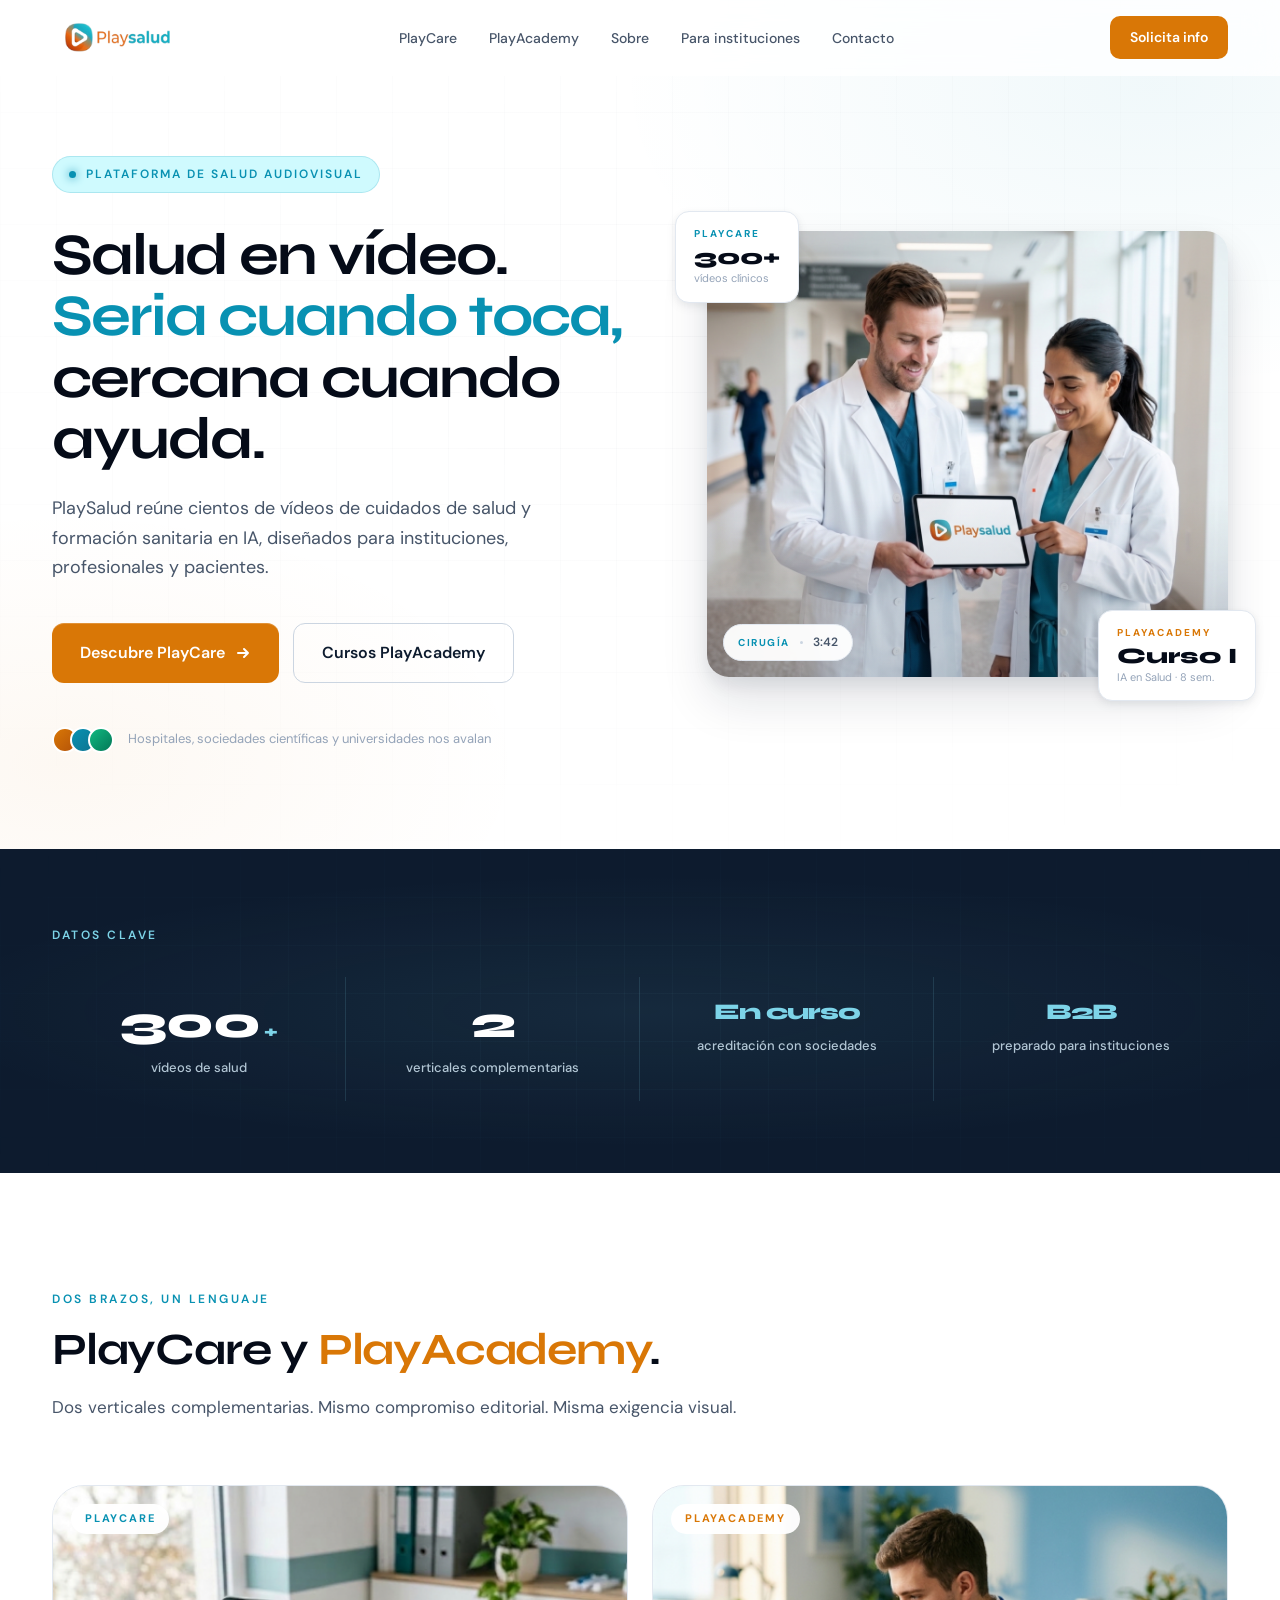
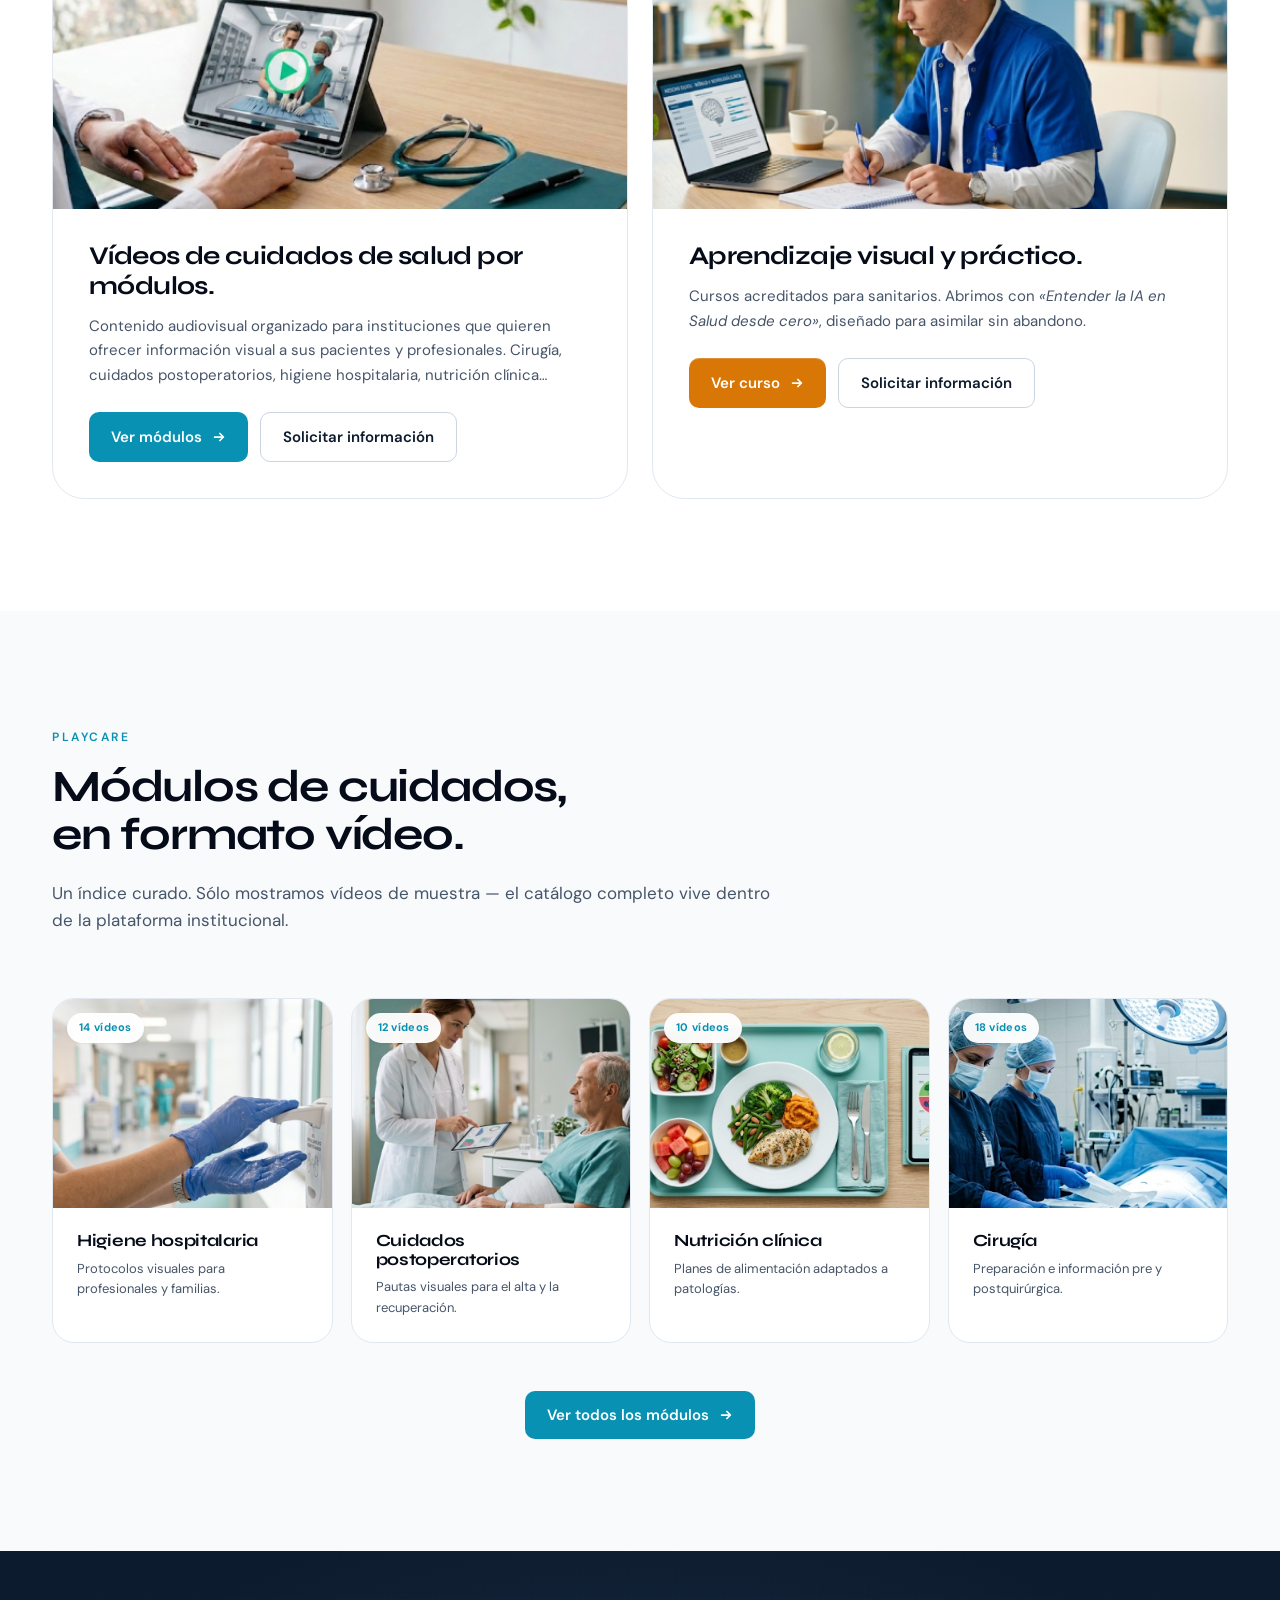
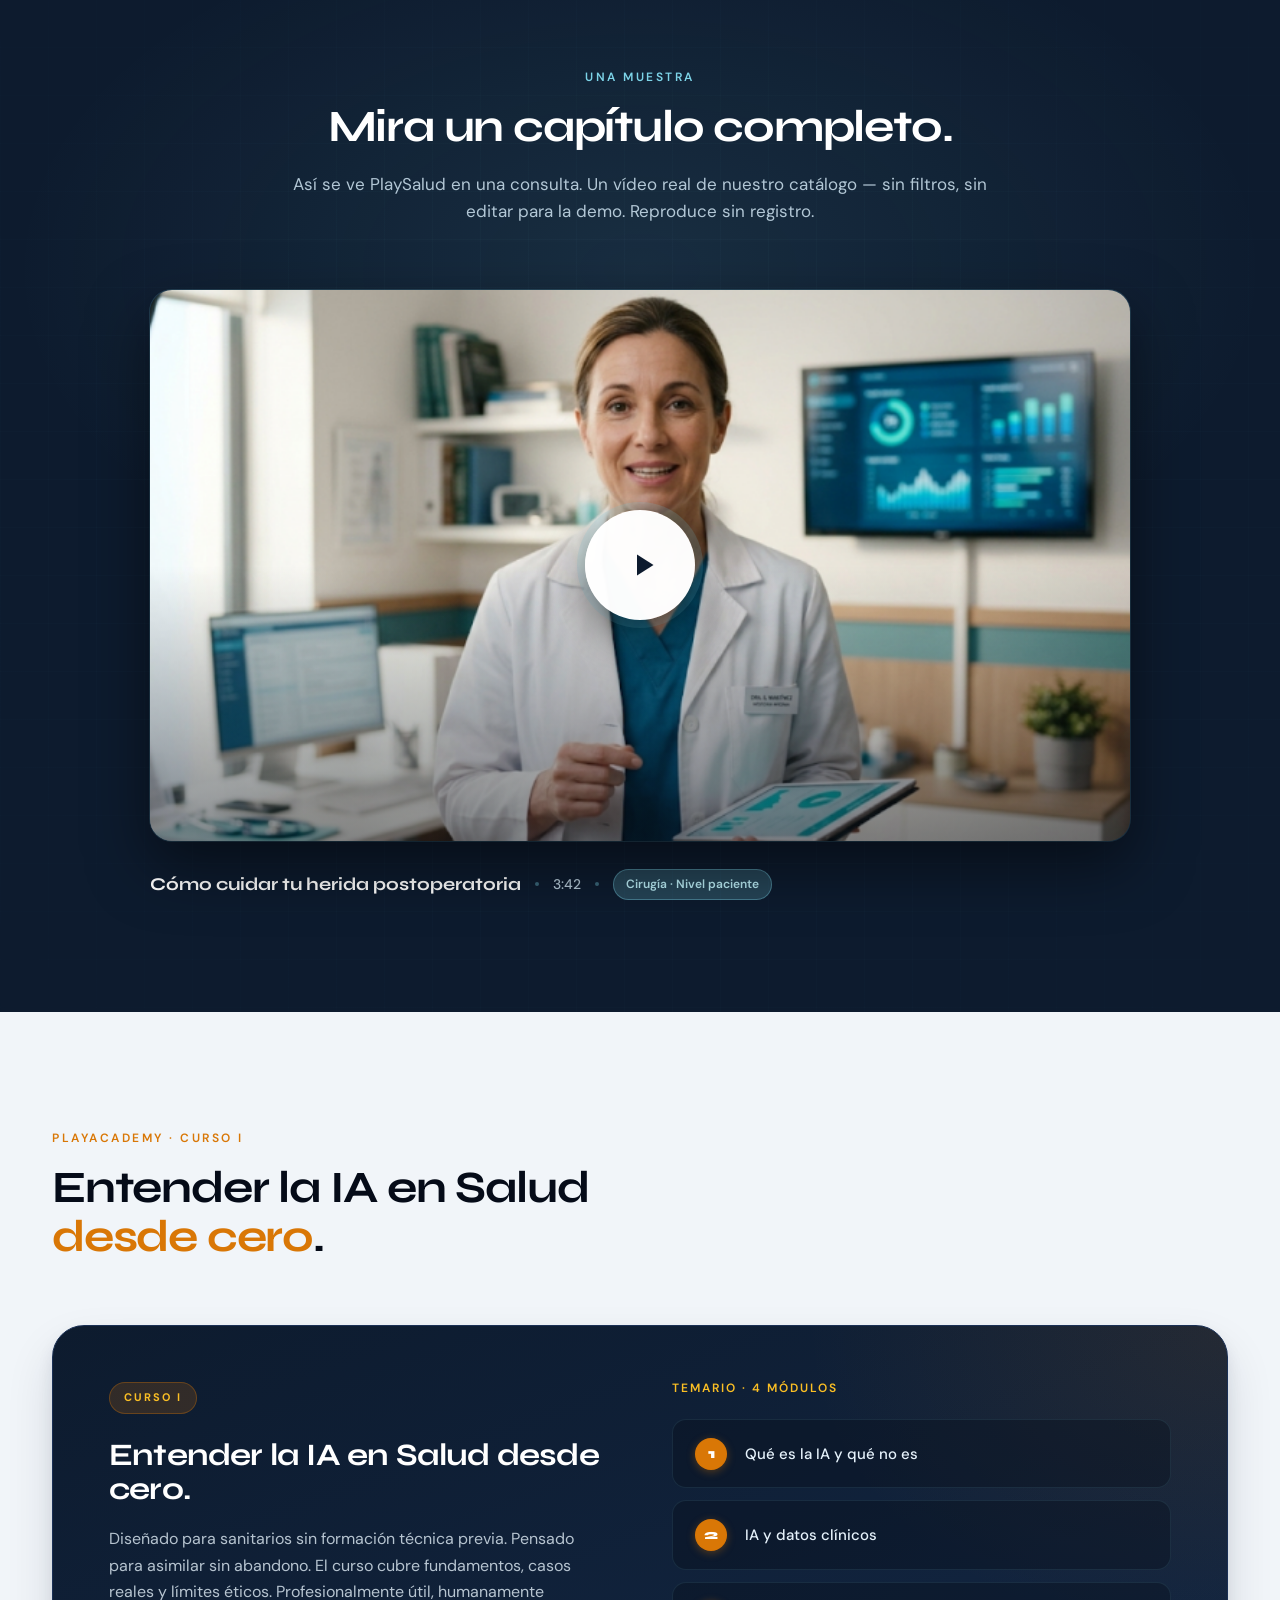
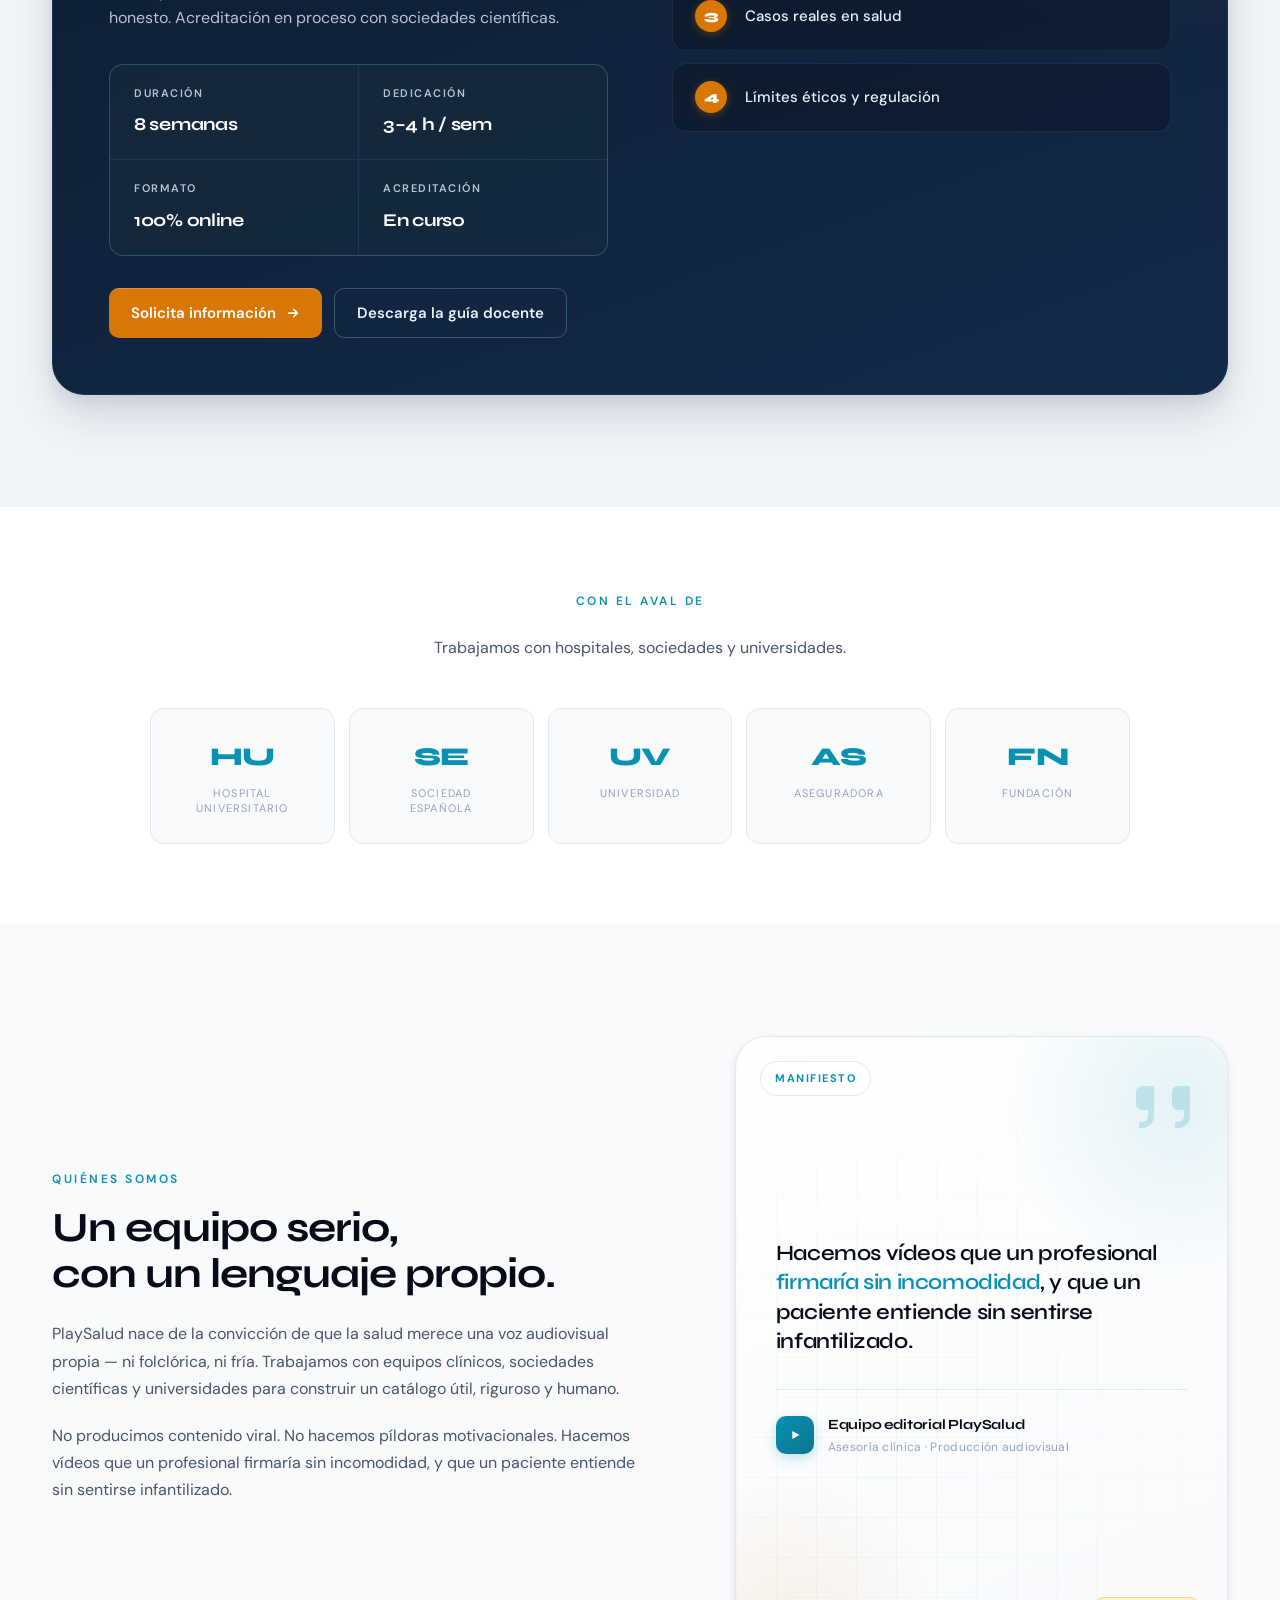
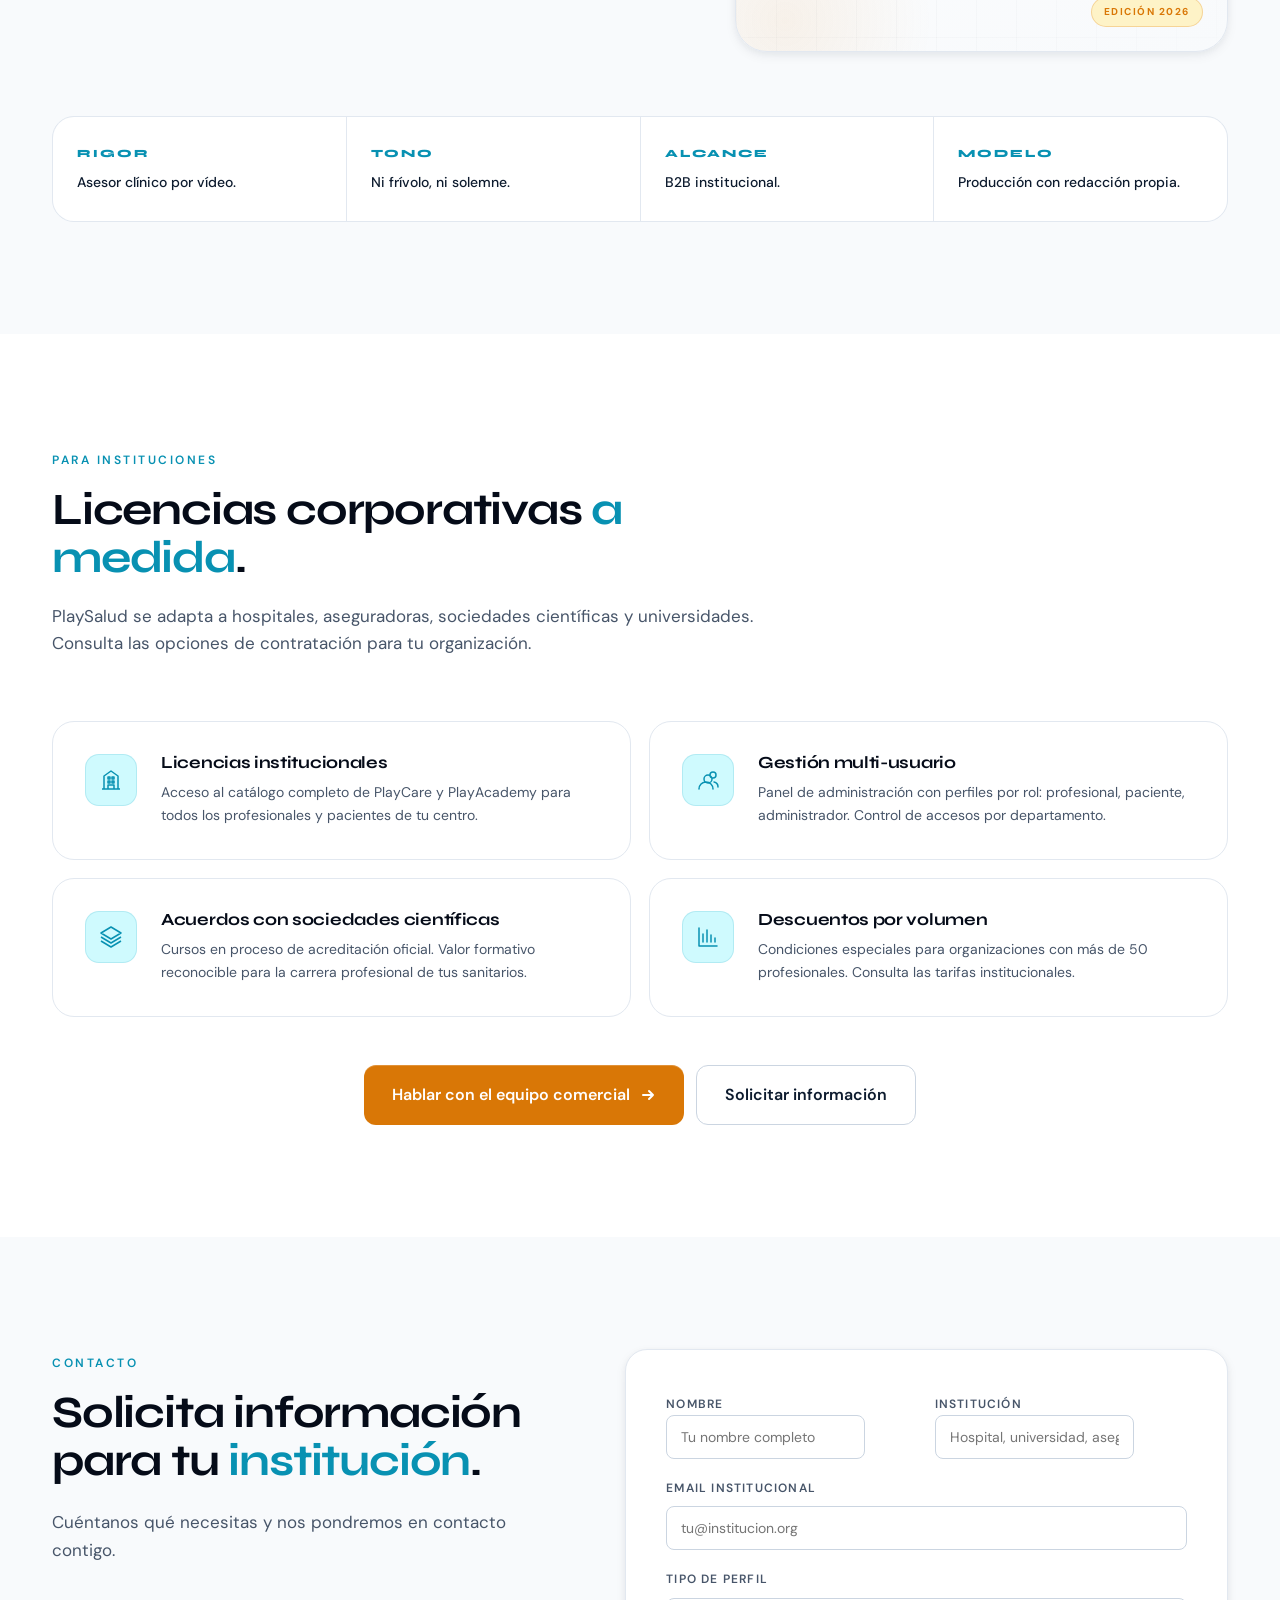
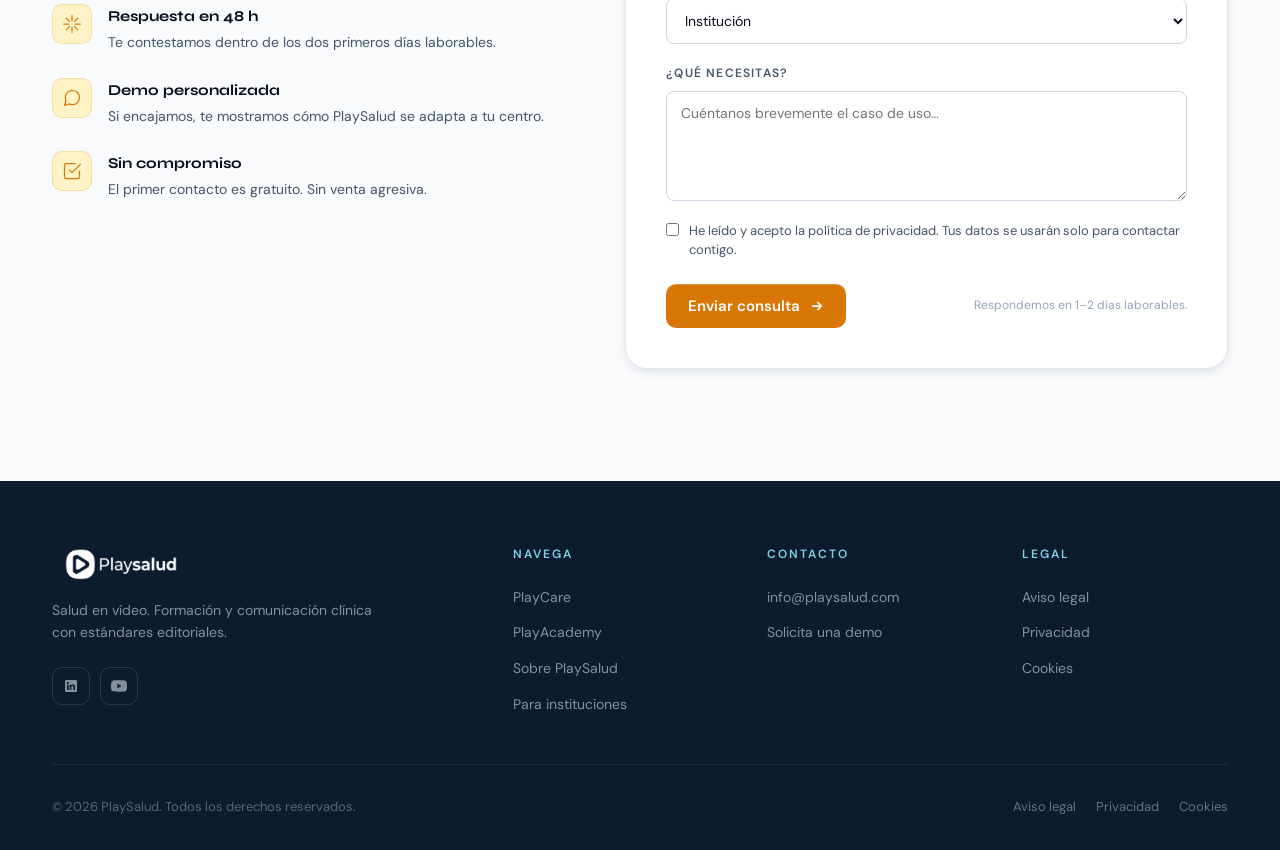
==== index.html @ e1bc5d96 "feat: PlaySalud landing preview (v2-light + v1-dark)" ====
<!DOCTYPE html>
<html lang="es">
<head>
<meta charset="UTF-8">
<meta name="viewport" content="width=device-width, initial-scale=1.0">
<title>PlaySalud · Salud en vídeo. Seria cuando toca, cercana cuando ayuda.</title>
<meta name="description" content="PlaySalud reúne cientos de vídeos de cuidados de salud y formación sanitaria en IA, diseñados para instituciones, profesionales y pacientes.">
<link rel="preconnect" href="https://fonts.googleapis.com">
<link rel="preconnect" href="https://fonts.gstatic.com" crossorigin>
<link href="https://fonts.googleapis.com/css2?family=Syne:wght@500;600;700;800&family=DM+Sans:ital,opsz,wght@0,9..40,300;0,9..40,400;0,9..40,500;0,9..40,600;0,9..40,700&display=swap" rel="stylesheet">
<style>
  /* ============================================================
     PLAYSALUD · LIGHT THEME · DESIGN TOKENS
     Fondo blanco · texto navy · acentos sky+orange (brand)
     ============================================================ */
  :root {
    /* Surfaces */
    --bg-base:     #ffffff;
    --bg-soft:     #f8fafc;
    --bg-card:     #ffffff;
    --bg-tinted:   #f1f5f9;
    --bg-deep:     #0d1b2e;        /* used only for ctas/inverted blocks */

    /* Brand */
    --sky:         #0891b2;        /* darker sky for white-bg contrast (was #7dd4e8) */
    --sky-light:   #cffafe;        /* tag fills */
    --sky-soft:    #67e8f9;        /* hover */
    --orange:      #d97706;        /* darker orange for white-bg contrast */
    --orange-light:#fef3c7;
    --orange-soft: #f59e0b;

    /* Text */
    --text-main:   #0d1b2e;
    --text-strong: #050b18;
    --text-dim:    #475569;
    --text-mute:   #94a3b8;
    --text-faint:  #cbd5e1;
    --text-on-dark:#e6f2fb;

    /* Borders */
    --border-faint: #e2e8f0;
    --border:       #cbd5e1;
    --border-md:    #94a3b8;
    --border-strong:#64748b;

    /* Type */
    --font-display: 'Syne', sans-serif;
    --font-body:    'DM Sans', sans-serif;

    /* Geometry */
    --radius-sm: 8px;
    --radius-md: 14px;
    --radius-lg: 22px;
    --radius-xl: 32px;
    --maxw: 1240px;

    /* Shadows — softer for light theme */
    --shadow-soft:  0 1px 2px rgba(13,27,46,0.04), 0 1px 4px rgba(13,27,46,0.04);
    --shadow-card:  0 4px 12px rgba(13,27,46,0.06), 0 2px 6px rgba(13,27,46,0.04);
    --shadow-elev:  0 24px 48px rgba(13,27,46,0.12), 0 8px 16px rgba(13,27,46,0.08);
    --shadow-sky:   0 12px 32px rgba(8,145,178,0.18);
    --shadow-orange:0 12px 32px rgba(217,119,6,0.20);
  }

  *, *::before, *::after { margin: 0; padding: 0; box-sizing: border-box; }

  html { scroll-behavior: smooth; }

  body {
    font-family: var(--font-body);
    color: var(--text-main);
    background: var(--bg-base);
    font-size: 16px;
    line-height: 1.6;
    overflow-x: hidden;
    -webkit-font-smoothing: antialiased;
    -moz-osx-font-smoothing: grayscale;
  }

  ::selection { background: var(--sky); color: #ffffff; }

  img { max-width: 100%; display: block; }
  a { color: inherit; text-decoration: none; }
  button { font-family: inherit; cursor: pointer; }

  .container {
    max-width: var(--maxw);
    margin: 0 auto;
    padding: 0 2rem;
  }

  .eyebrow {
    display: inline-block;
    font-family: var(--font-body);
    font-size: 12px;
    font-weight: 600;
    text-transform: uppercase;
    letter-spacing: 2.5px;
    color: var(--sky);
    margin-bottom: 1rem;
  }
  .eyebrow.academy { color: var(--orange); }

  h1, h2, h3, h4 {
    font-family: var(--font-display);
    color: var(--text-strong);
    line-height: 1.1;
    letter-spacing: -0.5px;
    font-weight: 700;
  }

  /* ============================================================
     NAV
     ============================================================ */
  nav {
    position: fixed;
    top: 0; left: 0; right: 0;
    z-index: 1000;
    background: rgba(255,255,255,0.78);
    backdrop-filter: blur(16px) saturate(140%);
    -webkit-backdrop-filter: blur(16px) saturate(140%);
    border-bottom: 1px solid transparent;
    height: 76px;
    display: flex;
    align-items: center;
    transition: background 0.25s, border-color 0.25s, box-shadow 0.25s;
  }
  nav.scrolled {
    background: rgba(255,255,255,0.96);
    border-bottom-color: var(--border-faint);
    box-shadow: 0 1px 0 rgba(13,27,46,0.04);
  }
  .nav-inner {
    max-width: var(--maxw);
    width: 100%;
    margin: 0 auto;
    padding: 0 2rem;
    display: flex;
    align-items: center;
    justify-content: space-between;
    gap: 2rem;
  }
  .logo {
    display: flex;
    align-items: center;
    flex-shrink: 0;
  }
  .logo img {
    height: 36px;
    width: auto;
    display: block;
  }
  .nav-links {
    display: flex;
    align-items: center;
    gap: 4px;
    list-style: none;
  }
  .nav-links a {
    font-size: 14px;
    font-weight: 500;
    color: var(--text-dim);
    padding: 8px 14px;
    border-radius: 8px;
    transition: color 0.2s, background 0.2s;
  }
  .nav-links a:hover {
    color: var(--text-main);
    background: var(--bg-tinted);
  }
  .nav-cta {
    font-size: 14px;
    font-weight: 600;
    color: #ffffff;
    background: var(--orange);
    padding: 10px 20px;
    border-radius: 10px;
    transition: transform 0.15s, box-shadow 0.2s, background 0.2s;
  }
  .nav-cta:hover {
    background: var(--orange-soft);
    transform: translateY(-1px);
    box-shadow: var(--shadow-orange);
  }
  .nav-burger {
    display: none;
    background: none;
    border: 1px solid var(--border);
    width: 40px; height: 40px;
    border-radius: 10px;
    color: var(--text-main);
    place-items: center;
  }

  /* ============================================================
     BUTTONS
     ============================================================ */
  .btn {
    display: inline-flex;
    align-items: center;
    gap: 10px;
    font-family: var(--font-body);
    font-weight: 600;
    border: none;
    cursor: pointer;
    text-decoration: none;
    transition: transform 0.18s, background 0.18s, box-shadow 0.2s, border-color 0.18s;
    white-space: nowrap;
  }
  .btn-lg { font-size: 16px; padding: 16px 28px; border-radius: 12px; }
  .btn-md { font-size: 15px; padding: 12px 22px; border-radius: 10px; }

  .btn-primary {
    background: var(--orange);
    color: #ffffff;
    box-shadow: 0 1px 0 rgba(255,255,255,0.2) inset;
  }
  .btn-primary:hover {
    background: var(--orange-soft);
    transform: translateY(-2px);
    box-shadow: var(--shadow-orange);
  }

  .btn-sky {
    background: var(--sky);
    color: #ffffff;
  }
  .btn-sky:hover {
    background: #0e7490;
    transform: translateY(-2px);
    box-shadow: var(--shadow-sky);
  }

  .btn-dark {
    background: var(--bg-deep);
    color: #ffffff;
  }
  .btn-dark:hover {
    background: #1a2e4a;
    transform: translateY(-2px);
    box-shadow: 0 12px 32px rgba(13,27,46,0.18);
  }

  .btn-ghost {
    background: transparent;
    color: var(--text-main);
    border: 1px solid var(--border);
  }
  .btn-ghost:hover {
    background: var(--bg-soft);
    border-color: var(--border-md);
  }

  .btn-link {
    color: var(--sky);
    background: none;
    padding: 0;
    font-weight: 600;
    font-size: 15px;
  }
  .btn-link:hover { color: #0e7490; }
  .btn-link .arrow { transition: transform 0.2s; }
  .btn-link:hover .arrow { transform: translateX(4px); }

  /* ============================================================
     SECTION SCAFFOLDING
     ============================================================ */
  section { padding: 7rem 0; position: relative; }

  .section-header { margin-bottom: 4rem; max-width: 720px; }
  .section-header.center { margin-left: auto; margin-right: auto; text-align: center; }

  .section-title {
    font-size: clamp(2rem, 3.5vw, 2.8rem);
    line-height: 1.08;
    letter-spacing: -1.2px;
  }
  .section-title .accent { color: var(--sky); }
  .section-title .accent-orange { color: var(--orange); }

  .section-subtitle {
    margin-top: 1.25rem;
    font-size: 17px;
    color: var(--text-dim);
    font-weight: 400;
    line-height: 1.6;
  }

  /* ============================================================
     HERO · S1
     ============================================================ */
  #hero {
    padding: calc(76px + 5rem) 0 6rem;
    background:
      radial-gradient(ellipse 70% 60% at 90% 10%, rgba(8,145,178,0.06), transparent 60%),
      radial-gradient(ellipse 60% 50% at 5% 90%, rgba(217,119,6,0.05), transparent 60%),
      var(--bg-base);
    overflow: hidden;
    position: relative;
  }
  /* subtle grid */
  #hero::before {
    content: '';
    position: absolute;
    inset: 0;
    background-image:
      linear-gradient(rgba(13,27,46,0.025) 1px, transparent 1px),
      linear-gradient(90deg, rgba(13,27,46,0.025) 1px, transparent 1px);
    background-size: 56px 56px;
    mask-image: radial-gradient(ellipse 80% 70% at 50% 40%, black, transparent 100%);
    -webkit-mask-image: radial-gradient(ellipse 80% 70% at 50% 40%, black, transparent 100%);
    pointer-events: none;
  }

  .hero-inner {
    position: relative;
    z-index: 2;
    max-width: var(--maxw);
    margin: 0 auto;
    padding: 0 2rem;
    display: grid;
    grid-template-columns: 1.05fr 0.95fr;
    gap: 5rem;
    align-items: center;
  }

  .hero-badge {
    display: inline-flex;
    align-items: center;
    gap: 10px;
    background: var(--sky-light);
    border: 1px solid rgba(8,145,178,0.18);
    color: var(--sky);
    font-size: 12px;
    font-weight: 600;
    text-transform: uppercase;
    letter-spacing: 2px;
    padding: 8px 16px;
    border-radius: 100px;
    margin-bottom: 2rem;
  }
  .hero-badge-dot {
    width: 7px; height: 7px;
    background: var(--sky);
    border-radius: 50%;
    box-shadow: 0 0 10px var(--sky);
    animation: pulse 2.4s ease-in-out infinite;
  }
  @keyframes pulse {
    0%, 100% { opacity: 1; transform: scale(1); }
    50% { opacity: 0.5; transform: scale(0.85); }
  }

  .hero-title {
    font-size: clamp(2.4rem, 4.6vw, 3.8rem);
    line-height: 1.04;
    letter-spacing: -2px;
    margin-bottom: 1.5rem;
    color: var(--text-strong);
  }
  .hero-title .accent { color: var(--sky); }

  .hero-subtitle {
    font-size: 18px;
    color: var(--text-dim);
    line-height: 1.65;
    max-width: 520px;
    margin-bottom: 2.5rem;
  }
  .hero-ctas {
    display: flex;
    gap: 14px;
    flex-wrap: wrap;
    margin-bottom: 2.75rem;
  }

  .hero-trust {
    display: flex;
    align-items: center;
    gap: 14px;
    font-size: 13px;
    color: var(--text-mute);
  }
  .hero-trust-dots {
    display: flex;
  }
  .hero-trust-dot {
    width: 26px; height: 26px;
    border-radius: 50%;
    background: linear-gradient(135deg, var(--sky), #0e7490);
    border: 2px solid #ffffff;
    margin-left: -8px;
  }
  .hero-trust-dot:first-child { margin-left: 0; background: linear-gradient(135deg, var(--orange), #b45309); }
  .hero-trust-dot:nth-child(3) { background: linear-gradient(135deg, #10b981, #047857); }

  /* Hero visual */
  .hero-visual {
    position: relative;
  }
  .hero-photo-wrap {
    position: relative;
    border-radius: var(--radius-lg);
    overflow: hidden;
    box-shadow: var(--shadow-elev);
    aspect-ratio: 7/6;
    background: linear-gradient(135deg, var(--bg-tinted), var(--bg-soft));
  }
  .hero-photo-wrap img {
    width: 100%;
    height: 100%;
    object-fit: cover;
  }
  .hero-photo-overlay {
    position: absolute;
    inset: 0;
    background: linear-gradient(180deg, transparent 60%, rgba(13,27,46,0.18));
    pointer-events: none;
  }
  .hero-photo-meta {
    position: absolute;
    left: 16px;
    bottom: 16px;
    display: flex;
    align-items: center;
    gap: 10px;
    background: rgba(255,255,255,0.95);
    backdrop-filter: blur(10px);
    padding: 8px 14px;
    border-radius: 100px;
    border: 1px solid var(--border-faint);
  }
  .hero-photo-meta-tag {
    font-size: 10px;
    font-weight: 700;
    text-transform: uppercase;
    letter-spacing: 1.5px;
    color: var(--sky);
  }
  .hero-photo-meta-dot {
    width: 3px; height: 3px;
    background: var(--text-faint);
    border-radius: 50%;
  }
  .hero-photo-meta-time {
    font-size: 12px;
    color: var(--text-dim);
    font-weight: 600;
  }

  /* Floating cards */
  .float-card {
    position: absolute;
    background: #ffffff;
    border: 1px solid var(--border-faint);
    border-radius: 14px;
    padding: 14px 18px;
    box-shadow: var(--shadow-card);
    z-index: 3;
  }
  .float-care {
    top: -20px;
    left: -32px;
    animation: float 6s ease-in-out infinite;
  }
  .float-academy {
    bottom: -24px;
    right: -28px;
    animation: float 7s ease-in-out infinite reverse;
  }
  @keyframes float {
    0%, 100% { transform: translateY(0); }
    50% { transform: translateY(-8px); }
  }
  .float-label {
    font-size: 10px;
    font-weight: 700;
    letter-spacing: 2px;
    text-transform: uppercase;
    color: var(--sky);
    margin-bottom: 4px;
  }
  .float-academy .float-label { color: var(--orange); }
  .float-value {
    font-family: var(--font-display);
    font-size: 22px;
    font-weight: 800;
    color: var(--text-strong);
    line-height: 1;
  }
  .float-sub {
    font-size: 11px;
    color: var(--text-mute);
    margin-top: 2px;
  }

  /* ============================================================
     STATS · S2 (NAVY)
     ============================================================ */
  #stats {
    padding: 4.5rem 0;
    background:
      radial-gradient(ellipse 80% 60% at 50% 50%, rgba(125,212,232,0.08), transparent 70%),
      var(--bg-deep);
    color: var(--text-on-dark);
    position: relative;
    overflow: hidden;
  }
  #stats::before {
    content: '';
    position: absolute;
    inset: 0;
    background-image:
      linear-gradient(rgba(125,212,232,0.04) 1px, transparent 1px),
      linear-gradient(90deg, rgba(125,212,232,0.04) 1px, transparent 1px);
    background-size: 48px 48px;
    mask-image: radial-gradient(ellipse 70% 70% at 50% 50%, black, transparent);
    -webkit-mask-image: radial-gradient(ellipse 70% 70% at 50% 50%, black, transparent);
    pointer-events: none;
  }
  #stats .container { position: relative; z-index: 2; }
  #stats .stats-eyebrow.eyebrow {
    color: #7dd4e8;
  }
  .stats-eyebrow {
    text-align: center;
    margin-bottom: 2rem;
  }
  .stats-grid {
    display: grid;
    grid-template-columns: repeat(4, 1fr);
    gap: 0;
  }
  .stat {
    text-align: center;
    padding: 1.5rem 1rem;
    border-right: 1px solid rgba(125,212,232,0.14);
  }
  .stat:last-child { border-right: none; }
  .stat-value {
    font-family: var(--font-display);
    font-size: clamp(2rem, 3.5vw, 2.8rem);
    font-weight: 800;
    color: #ffffff;
    line-height: 1;
    letter-spacing: -1px;
  }
  .stat-value .small {
    font-size: 1.1rem;
    color: #7dd4e8;
    margin-left: 4px;
  }
  .stat-value.text { font-size: 1.4rem; color: #7dd4e8; }
  .stat-label {
    font-size: 13px;
    color: rgba(214,234,248,0.82);
    margin-top: 0.85rem;
    line-height: 1.4;
    font-weight: 500;
  }

  /* ============================================================
     VERTICALES · S3
     ============================================================ */
  #verticales { background: var(--bg-base); }

  .vert-grid {
    display: grid;
    grid-template-columns: 1fr 1fr;
    gap: 24px;
  }
  .vert-card {
    position: relative;
    border-radius: var(--radius-xl);
    overflow: hidden;
    background: var(--bg-card);
    border: 1px solid var(--border-faint);
    transition: transform 0.3s, box-shadow 0.3s, border-color 0.3s;
    display: flex;
    flex-direction: column;
  }
  .vert-card:hover {
    transform: translateY(-4px);
    box-shadow: var(--shadow-card);
    border-color: var(--border);
  }
  .vert-photo {
    aspect-ratio: 16 / 9;
    overflow: hidden;
    position: relative;
    background: var(--bg-tinted);
  }
  .vert-photo img {
    width: 100%;
    height: 100%;
    object-fit: cover;
    transition: transform 0.5s;
  }
  .vert-card:hover .vert-photo img { transform: scale(1.05); }
  .vert-photo-tag {
    position: absolute;
    top: 18px; left: 18px;
    z-index: 2;
    font-size: 11px;
    font-weight: 700;
    letter-spacing: 1.8px;
    padding: 6px 14px;
    border-radius: 100px;
    text-transform: uppercase;
    background: rgba(255,255,255,0.95);
    backdrop-filter: blur(8px);
  }
  .vert-photo-tag.care { color: var(--sky); }
  .vert-photo-tag.academy { color: var(--orange); }

  .vert-content {
    padding: 2rem 2.25rem 2.25rem;
  }
  .vert-title {
    font-size: 1.6rem;
    line-height: 1.15;
    margin-bottom: 0.85rem;
    letter-spacing: -0.6px;
    color: var(--text-strong);
  }
  .vert-desc {
    font-size: 15px;
    color: var(--text-dim);
    line-height: 1.65;
    margin-bottom: 1.5rem;
  }
  .vert-cta-row {
    display: flex;
    gap: 12px;
    flex-wrap: wrap;
  }

  /* ============================================================
     MÓDULOS PLAYCARE · S4
     ============================================================ */
  #modulos { background: var(--bg-soft); }

  .modulos-grid {
    display: grid;
    grid-template-columns: repeat(4, 1fr);
    gap: 18px;
    margin-bottom: 3rem;
  }
  .modulo-card {
    background: var(--bg-card);
    border: 1px solid var(--border-faint);
    border-radius: var(--radius-lg);
    overflow: hidden;
    transition: transform 0.25s, border-color 0.25s, box-shadow 0.25s;
    cursor: pointer;
    display: flex;
    flex-direction: column;
  }
  .modulo-card:hover {
    transform: translateY(-4px);
    border-color: var(--border);
    box-shadow: var(--shadow-card);
  }
  .modulo-photo {
    aspect-ratio: 4 / 3;
    position: relative;
    overflow: hidden;
    background: var(--bg-tinted);
  }
  .modulo-photo img {
    width: 100%;
    height: 100%;
    object-fit: cover;
    transition: transform 0.5s;
  }
  .modulo-card:hover .modulo-photo img { transform: scale(1.05); }

  .modulo-badge {
    position: absolute;
    top: 14px;
    left: 14px;
    background: rgba(255,255,255,0.95);
    color: var(--sky);
    font-size: 11px;
    font-weight: 700;
    padding: 6px 12px;
    border-radius: 100px;
    backdrop-filter: blur(6px);
    letter-spacing: 0.3px;
    box-shadow: var(--shadow-soft);
  }

  .modulo-body { padding: 1.5rem; }
  .modulo-title {
    font-family: var(--font-display);
    font-size: 17px;
    font-weight: 700;
    color: var(--text-strong);
    margin-bottom: 0.5rem;
    letter-spacing: -0.3px;
  }
  .modulo-desc {
    font-size: 13px;
    color: var(--text-dim);
    line-height: 1.55;
  }

  .modulos-cta-row {
    display: flex;
    justify-content: center;
  }

  /* ============================================================
     VÍDEO MUESTRA · S5 (NAVY · cinema)
     ============================================================ */
  #muestra {
    background:
      radial-gradient(ellipse 70% 50% at 50% 30%, rgba(125,212,232,0.10), transparent 70%),
      var(--bg-deep);
    color: var(--text-on-dark);
    position: relative;
    overflow: hidden;
  }
  #muestra::before {
    content: '';
    position: absolute;
    inset: 0;
    background-image:
      linear-gradient(rgba(125,212,232,0.035) 1px, transparent 1px),
      linear-gradient(90deg, rgba(125,212,232,0.035) 1px, transparent 1px);
    background-size: 48px 48px;
    mask-image: radial-gradient(ellipse 80% 80% at 50% 50%, black, transparent);
    -webkit-mask-image: radial-gradient(ellipse 80% 80% at 50% 50%, black, transparent);
    pointer-events: none;
  }
  #muestra .container { position: relative; z-index: 2; }
  #muestra .section-title { color: #ffffff; }
  #muestra .section-title .accent { color: #7dd4e8; }
  #muestra .eyebrow { color: #7dd4e8; }

  .muestra-inner { max-width: 980px; margin: 0 auto; }
  .muestra-player {
    position: relative;
    aspect-ratio: 16 / 9;
    border-radius: var(--radius-lg);
    overflow: hidden;
    box-shadow:
      0 24px 60px rgba(0,0,0,0.5),
      0 0 0 1px rgba(125,212,232,0.18);
    background: #142a4a;
    cursor: pointer;
  }
  .muestra-player img {
    width: 100%;
    height: 100%;
    object-fit: cover;
    transition: transform 0.5s;
  }
  .muestra-player:hover img { transform: scale(1.04); }
  .muestra-player::after {
    content: '';
    position: absolute;
    inset: 0;
    background: linear-gradient(180deg, transparent 50%, rgba(8,15,28,0.45));
    pointer-events: none;
  }
  .muestra-play {
    position: absolute;
    top: 50%; left: 50%;
    transform: translate(-50%, -50%);
    width: 110px; height: 110px;
    border-radius: 50%;
    background: rgba(255,255,255,0.98);
    display: grid;
    place-items: center;
    box-shadow:
      0 16px 50px rgba(0,0,0,0.6),
      0 0 0 8px rgba(125,212,232,0.18);
    transition: transform 0.2s;
    z-index: 2;
  }
  .muestra-player:hover .muestra-play {
    transform: translate(-50%, -50%) scale(1.06);
  }
  .muestra-play svg { width: 36px; height: 36px; color: var(--bg-deep); margin-left: 5px; }

  .muestra-meta-row {
    display: flex;
    align-items: center;
    gap: 14px;
    margin-top: 1.75rem;
    flex-wrap: wrap;
  }
  .muestra-title-vid {
    font-family: var(--font-display);
    font-size: 18px;
    font-weight: 700;
    color: #ffffff;
  }
  .muestra-dot {
    width: 4px; height: 4px;
    background: rgba(125,212,232,0.4);
    border-radius: 50%;
  }
  .muestra-time {
    font-size: 14px;
    color: rgba(214,234,248,0.82);
    font-weight: 500;
  }
  .muestra-tag {
    background: rgba(125,212,232,0.22);
    color: #b8eaf3;
    font-size: 12px;
    font-weight: 600;
    padding: 5px 12px;
    border-radius: 100px;
    border: 1px solid rgba(125,212,232,0.38);
  }
  #muestra .section-subtitle { color: rgba(214,234,248,0.82); }

  /* ============================================================
     ACADEMY CURSO I · S6 (block invertido para destacar)
     ============================================================ */
  #curso {
    background: var(--bg-tinted);
  }
  .curso-card {
    background:
      radial-gradient(ellipse 60% 80% at 100% 0%, rgba(217,119,6,0.10), transparent 60%),
      linear-gradient(160deg, var(--bg-deep) 0%, #142a4a 100%);
    color: var(--text-on-dark);
    border: 1px solid #1a3055;
    border-radius: var(--radius-xl);
    padding: 3.5rem;
    display: grid;
    grid-template-columns: 1fr 1fr;
    gap: 4rem;
    box-shadow: var(--shadow-elev);
  }
  .curso-tag {
    display: inline-block;
    font-size: 11px;
    font-weight: 700;
    letter-spacing: 2px;
    text-transform: uppercase;
    background: rgba(217,119,6,0.18);
    color: #fbbf24;
    border: 1px solid rgba(217,119,6,0.32);
    padding: 6px 14px;
    border-radius: 100px;
    margin-bottom: 1.5rem;
  }
  .curso-title {
    font-size: 1.95rem;
    line-height: 1.1;
    letter-spacing: -0.8px;
    color: #ffffff;
    margin-bottom: 1.25rem;
  }
  .curso-desc {
    font-size: 16px;
    color: rgba(230,242,251,0.78);
    line-height: 1.65;
    margin-bottom: 2rem;
  }
  .curso-meta {
    display: grid;
    grid-template-columns: 1fr 1fr;
    gap: 1px;
    background: rgba(125,212,232,0.12);
    border: 1px solid rgba(125,212,232,0.18);
    border-radius: var(--radius-md);
    overflow: hidden;
    margin-bottom: 2rem;
  }
  .curso-meta-item {
    background: rgba(8,15,28,0.4);
    padding: 1.25rem 1.5rem;
  }
  .curso-meta-label {
    font-size: 11px;
    color: rgba(230,242,251,0.78);
    font-weight: 600;
    text-transform: uppercase;
    letter-spacing: 1.5px;
    margin-bottom: 0.5rem;
  }
  .curso-meta-value {
    font-family: var(--font-display);
    font-size: 18px;
    font-weight: 700;
    color: #ffffff;
    letter-spacing: -0.3px;
  }
  .curso-cta-row {
    display: flex;
    gap: 12px;
    flex-wrap: wrap;
  }

  .curso-temario h4 {
    font-family: var(--font-body);
    font-size: 12px;
    font-weight: 600;
    text-transform: uppercase;
    letter-spacing: 2px;
    color: #fbbf24;
    margin-bottom: 1.5rem;
  }
  .curso-lessons {
    list-style: none;
    display: flex;
    flex-direction: column;
    gap: 12px;
  }
  .curso-lesson {
    background: rgba(8,15,28,0.4);
    border: 1px solid rgba(125,212,232,0.10);
    border-radius: var(--radius-md);
    padding: 1.1rem 1.4rem;
    display: flex;
    align-items: center;
    gap: 1.1rem;
    transition: border-color 0.2s, background 0.2s;
  }
  .curso-lesson:hover {
    border-color: rgba(125,212,232,0.22);
    background: rgba(125,212,232,0.05);
  }
  .curso-lesson-num {
    font-family: var(--font-display);
    font-size: 14px;
    font-weight: 800;
    color: #ffffff;
    width: 32px; height: 32px;
    border-radius: 50%;
    background: var(--orange);
    border: 1px solid rgba(217,119,6,0.45);
    display: grid;
    place-items: center;
    flex-shrink: 0;
    box-shadow: 0 2px 8px rgba(217,119,6,0.35);
  }
  .curso-lesson-text {
    font-size: 15px;
    color: #e6f2fb;
    font-weight: 500;
  }

  /* ============================================================
     AVAL · S7
     ============================================================ */
  #aval {
    background: var(--bg-base);
    padding: 5rem 0;
  }
  .aval-header { text-align: center; margin-bottom: 3rem; }
  .aval-grid {
    display: grid;
    grid-template-columns: repeat(5, 1fr);
    gap: 14px;
    max-width: 980px;
    margin: 0 auto;
  }
  .aval-logo {
    background: var(--bg-soft);
    border: 1px solid var(--border-faint);
    border-radius: var(--radius-md);
    padding: 1.75rem 1rem;
    text-align: center;
    transition: border-color 0.2s, transform 0.2s, background 0.2s;
  }
  .aval-logo:hover {
    border-color: var(--border);
    background: var(--bg-base);
    transform: translateY(-2px);
    box-shadow: var(--shadow-soft);
  }
  .aval-mark {
    font-family: var(--font-display);
    font-size: 1.6rem;
    font-weight: 800;
    color: var(--sky);
    letter-spacing: -0.5px;
    margin-bottom: 0.5rem;
  }
  .aval-label {
    font-size: 11px;
    color: var(--text-mute);
    text-transform: uppercase;
    letter-spacing: 1.2px;
    line-height: 1.3;
  }

  /* ============================================================
     ABOUT · S8
     ============================================================ */
  #about { background: var(--bg-soft); }

  .about-grid {
    display: grid;
    grid-template-columns: 1.1fr 0.9fr;
    gap: 5rem;
    align-items: center;
    margin-bottom: 4rem;
  }
  .about-title {
    font-size: clamp(2rem, 3.5vw, 2.6rem);
    line-height: 1.1;
    letter-spacing: -1px;
    margin-bottom: 1.5rem;
    color: var(--text-strong);
  }
  .about-p {
    font-size: 16px;
    color: var(--text-dim);
    line-height: 1.7;
    margin-bottom: 1.25rem;
  }

  .about-visual {
    aspect-ratio: 4 / 5;
    border-radius: var(--radius-xl);
    overflow: hidden;
    position: relative;
    box-shadow: var(--shadow-card);
    background:
      radial-gradient(ellipse 60% 50% at 90% 10%, rgba(8,145,178,0.10), transparent 60%),
      radial-gradient(ellipse 50% 40% at 10% 95%, rgba(217,119,6,0.08), transparent 60%),
      linear-gradient(160deg, #ffffff 0%, var(--bg-soft) 100%);
    border: 1px solid var(--border-faint);
    display: flex;
    flex-direction: column;
    justify-content: center;
    padding: 3rem 2.5rem 2.5rem;
  }
  /* faint editorial grid */
  .about-visual::before {
    content: '';
    position: absolute;
    inset: 0;
    background-image:
      linear-gradient(rgba(13,27,46,0.03) 1px, transparent 1px),
      linear-gradient(90deg, rgba(13,27,46,0.03) 1px, transparent 1px);
    background-size: 40px 40px;
    mask-image: radial-gradient(ellipse 90% 90% at 30% 70%, black, transparent);
    -webkit-mask-image: radial-gradient(ellipse 90% 90% at 30% 70%, black, transparent);
    pointer-events: none;
  }
  /* large quote glyph in corner */
  .about-quote-mark {
    position: absolute;
    top: 28px; right: 28px;
    width: 72px; height: 72px;
    color: var(--sky);
    opacity: 0.18;
    z-index: 1;
  }
  .about-quote {
    position: relative;
    z-index: 2;
    font-family: var(--font-display);
    font-size: clamp(1.1rem, 1.7vw, 1.4rem);
    font-weight: 600;
    line-height: 1.35;
    letter-spacing: -0.4px;
    color: var(--text-strong);
    margin-bottom: 2rem;
  }
  .about-quote em {
    font-style: normal;
    color: var(--sky);
  }
  .about-signature {
    position: relative;
    z-index: 2;
    display: flex;
    align-items: center;
    gap: 14px;
    padding-top: 1.5rem;
    border-top: 1px solid var(--border-faint);
  }
  .about-signature-mark {
    width: 38px; height: 38px;
    border-radius: 10px;
    background: linear-gradient(135deg, var(--sky), var(--sky-deep, #0e7490));
    display: grid;
    place-items: center;
    color: #ffffff;
    flex-shrink: 0;
    box-shadow: 0 4px 12px rgba(8,145,178,0.25);
  }
  .about-signature-name {
    font-family: var(--font-display);
    font-size: 14px;
    font-weight: 700;
    color: var(--text-strong);
    letter-spacing: -0.2px;
  }
  .about-signature-role {
    font-size: 12px;
    color: var(--text-mute);
    margin-top: 2px;
    letter-spacing: 0.3px;
  }
  .about-stamp {
    position: absolute;
    bottom: 24px; right: 24px;
    z-index: 2;
    background: var(--orange-light);
    border: 1px solid rgba(217,119,6,0.25);
    color: var(--orange);
    font-size: 10px;
    font-weight: 700;
    padding: 6px 12px;
    border-radius: 100px;
    letter-spacing: 1.5px;
    text-transform: uppercase;
  }
  .about-visual-tag {
    position: absolute;
    top: 24px; left: 24px;
    background: rgba(255,255,255,0.95);
    backdrop-filter: blur(10px);
    padding: 8px 14px;
    border-radius: 100px;
    border: 1px solid var(--border-faint);
    font-size: 11px;
    font-weight: 700;
    color: var(--sky);
    letter-spacing: 1.5px;
    text-transform: uppercase;
    z-index: 3;
  }

  .pillars {
    display: grid;
    grid-template-columns: repeat(4, 1fr);
    gap: 1px;
    background: var(--border-faint);
    border: 1px solid var(--border-faint);
    border-radius: var(--radius-lg);
    overflow: hidden;
  }
  .pillar {
    background: var(--bg-card);
    padding: 1.75rem 1.5rem;
    text-align: left;
  }
  .pillar-label {
    font-family: var(--font-display);
    font-size: 11px;
    font-weight: 800;
    color: var(--sky);
    letter-spacing: 2px;
    margin-bottom: 0.65rem;
  }
  .pillar-claim {
    font-size: 14px;
    color: var(--text-main);
    font-weight: 500;
    line-height: 1.4;
  }

  /* ============================================================
     INSTITUCIONES · S9
     ============================================================ */
  #instituciones { background: var(--bg-base); }

  .inst-grid {
    display: grid;
    grid-template-columns: repeat(2, 1fr);
    gap: 18px;
  }
  .inst-card {
    background: var(--bg-card);
    border: 1px solid var(--border-faint);
    border-radius: var(--radius-lg);
    padding: 2rem;
    display: flex;
    gap: 1.5rem;
    align-items: flex-start;
    transition: border-color 0.25s, transform 0.25s, box-shadow 0.25s;
  }
  .inst-card:hover {
    border-color: var(--border);
    transform: translateY(-3px);
    box-shadow: var(--shadow-card);
  }
  .inst-icon {
    flex-shrink: 0;
    width: 52px; height: 52px;
    border-radius: var(--radius-md);
    background: var(--sky-light);
    border: 1px solid rgba(8,145,178,0.15);
    display: grid;
    place-items: center;
    color: var(--sky);
  }
  .inst-icon svg { width: 24px; height: 24px; }

  .inst-title {
    font-family: var(--font-display);
    font-size: 17px;
    font-weight: 700;
    color: var(--text-strong);
    margin-bottom: 0.5rem;
    letter-spacing: -0.3px;
  }
  .inst-desc {
    font-size: 14px;
    color: var(--text-dim);
    line-height: 1.65;
  }
  .inst-cta-row {
    margin-top: 3rem;
    display: flex;
    gap: 12px;
    justify-content: center;
    flex-wrap: wrap;
  }

  /* ============================================================
     CONTACTO · S10
     ============================================================ */
  #contacto { background: var(--bg-soft); }

  .contacto-grid {
    display: grid;
    grid-template-columns: 0.9fr 1.1fr;
    gap: 5rem;
    align-items: start;
  }
  .form-card {
    background: var(--bg-card);
    border: 1px solid var(--border-faint);
    border-radius: var(--radius-lg);
    padding: 2.5rem;
    box-shadow: var(--shadow-card);
  }
  .form-row {
    display: flex;
    flex-direction: column;
    gap: 8px;
    margin-bottom: 1.25rem;
  }
  .form-row.split {
    display: grid;
    grid-template-columns: 1fr 1fr;
    gap: 1rem;
  }
  .form-label {
    font-size: 12px;
    font-weight: 600;
    color: var(--text-dim);
    text-transform: uppercase;
    letter-spacing: 1.2px;
  }
  .form-input,
  .form-select,
  .form-textarea {
    background: var(--bg-base);
    border: 1px solid var(--border);
    border-radius: var(--radius-sm);
    padding: 12px 14px;
    color: var(--text-strong);
    font-family: var(--font-body);
    font-size: 14px;
    transition: border-color 0.2s, box-shadow 0.2s;
  }
  .form-input:focus,
  .form-select:focus,
  .form-textarea:focus {
    outline: none;
    border-color: var(--sky);
    box-shadow: 0 0 0 3px rgba(8,145,178,0.15);
  }
  .form-textarea {
    min-height: 110px;
    resize: vertical;
  }
  .form-check {
    display: flex;
    align-items: flex-start;
    gap: 10px;
    margin: 0.5rem 0 1.5rem;
    font-size: 13px;
    color: var(--text-dim);
    line-height: 1.5;
  }
  .form-check input { margin-top: 2px; accent-color: var(--sky); }
  .form-submit-row {
    display: flex;
    align-items: center;
    justify-content: space-between;
    gap: 1rem;
    flex-wrap: wrap;
  }
  .form-microcopy {
    font-size: 12px;
    color: var(--text-mute);
  }

  .contacto-side .section-title { margin-bottom: 1.5rem; }
  .contacto-features {
    margin-top: 2.5rem;
    display: flex;
    flex-direction: column;
    gap: 1.5rem;
  }
  .contacto-feature {
    display: flex;
    gap: 1rem;
    align-items: flex-start;
  }
  .contacto-feature-icon {
    width: 40px; height: 40px;
    border-radius: 10px;
    background: var(--orange-light);
    border: 1px solid rgba(217,119,6,0.18);
    display: grid;
    place-items: center;
    color: var(--orange);
    flex-shrink: 0;
  }
  .contacto-feature-title {
    font-family: var(--font-display);
    font-weight: 700;
    color: var(--text-strong);
    font-size: 15px;
    margin-bottom: 4px;
  }
  .contacto-feature-text {
    font-size: 14px;
    color: var(--text-dim);
    line-height: 1.55;
  }

  /* ============================================================
     FOOTER · S11
     ============================================================ */
  footer {
    background: var(--bg-deep);
    color: rgba(230,242,251,0.65);
    padding: 4rem 0 2rem;
  }
  .footer-grid {
    display: grid;
    grid-template-columns: 2fr 1fr 1fr 1fr;
    gap: 3rem;
    padding-bottom: 3rem;
    border-bottom: 1px solid rgba(255,255,255,0.08);
  }
  .footer-brand .logo img {
    height: 38px;
    filter: brightness(0) invert(1);
  }
  .footer-tagline {
    font-size: 14px;
    color: rgba(230,242,251,0.55);
    line-height: 1.6;
    max-width: 320px;
    margin-top: 1rem;
  }
  .footer-social {
    display: flex;
    gap: 10px;
    margin-top: 1.5rem;
  }
  .footer-social a {
    width: 38px; height: 38px;
    border: 1px solid rgba(125,212,232,0.18);
    border-radius: 10px;
    display: grid;
    place-items: center;
    color: rgba(230,242,251,0.55);
    transition: color 0.2s, border-color 0.2s, background 0.2s;
  }
  .footer-social a:hover {
    color: #7dd4e8;
    border-color: rgba(125,212,232,0.4);
    background: rgba(125,212,232,0.06);
  }
  .footer-col-title {
    font-family: var(--font-body);
    font-size: 12px;
    font-weight: 600;
    text-transform: uppercase;
    letter-spacing: 2px;
    color: #7dd4e8;
    margin-bottom: 1.25rem;
  }
  .footer-links {
    list-style: none;
    display: flex;
    flex-direction: column;
    gap: 10px;
  }
  .footer-links a {
    font-size: 14px;
    color: rgba(230,242,251,0.55);
    transition: color 0.2s;
  }
  .footer-links a:hover { color: #ffffff; }
  .footer-bottom {
    display: flex;
    align-items: center;
    justify-content: space-between;
    padding-top: 2rem;
    font-size: 13px;
    color: rgba(230,242,251,0.35);
    flex-wrap: wrap;
    gap: 1rem;
  }
  .footer-legal {
    display: flex;
    gap: 1.25rem;
  }
  .footer-legal a {
    color: rgba(230,242,251,0.4);
    transition: color 0.2s;
  }
  .footer-legal a:hover { color: #ffffff; }

  /* ============================================================
     SCROLL REVEAL
     ============================================================ */
  .reveal {
    opacity: 0;
    transform: translateY(28px);
    transition: opacity 0.7s ease, transform 0.7s ease;
  }
  .reveal.visible {
    opacity: 1;
    transform: translateY(0);
  }

  /* ============================================================
     RESPONSIVE
     ============================================================ */
  @media (max-width: 1080px) {
    .hero-inner { gap: 3rem; }
    .modulos-grid { grid-template-columns: repeat(2, 1fr); }
    .curso-card { gap: 3rem; padding: 2.5rem; }
    .aval-grid { grid-template-columns: repeat(3, 1fr); }
  }

  @media (max-width: 880px) {
    section { padding: 5rem 0; }
    .nav-links { display: none; }
    .nav-burger { display: grid; }
    .hero-inner { grid-template-columns: 1fr; gap: 4rem; }
    .hero-visual { max-width: 480px; margin: 0 auto; }
    .float-care { left: -16px; top: -16px; }
    .float-academy { right: -16px; bottom: -16px; }
    .stats-grid { grid-template-columns: repeat(2, 1fr); gap: 1px; background: var(--border-faint); }
    .stat { background: var(--bg-soft); border: none; padding: 1.5rem; }
    .vert-grid { grid-template-columns: 1fr; }
    .curso-card { grid-template-columns: 1fr; gap: 2.5rem; padding: 2rem; }
    .pillars { grid-template-columns: repeat(2, 1fr); }
    .about-grid { grid-template-columns: 1fr; gap: 3rem; }
    .about-visual { aspect-ratio: 16 / 10; max-width: 480px; }
    .inst-grid { grid-template-columns: 1fr; }
    .contacto-grid { grid-template-columns: 1fr; gap: 3rem; }
    .footer-grid { grid-template-columns: 1fr 1fr; gap: 2rem; }
  }

  @media (max-width: 560px) {
    .container { padding: 0 1.25rem; }
    .nav-inner { padding: 0 1.25rem; }
    .modulos-grid { grid-template-columns: 1fr; }
    .aval-grid { grid-template-columns: repeat(2, 1fr); }
    .form-row.split { grid-template-columns: 1fr; }
    .pillars { grid-template-columns: 1fr; }
    .footer-grid { grid-template-columns: 1fr; }
    .footer-bottom { flex-direction: column; align-items: flex-start; }
    .form-card { padding: 1.75rem 1.5rem; }
    .nav-cta { display: none; }
  }
</style>
</head>
<body>

<!-- ============ NAV ============ -->
<nav id="nav">
  <div class="nav-inner">
    <a href="#" class="logo" aria-label="PlaySalud">
      <img src="assets/logo.png" alt="PlaySalud">
    </a>
    <ul class="nav-links">
      <li><a href="#verticales">PlayCare</a></li>
      <li><a href="#curso">PlayAcademy</a></li>
      <li><a href="#about">Sobre</a></li>
      <li><a href="#instituciones">Para instituciones</a></li>
      <li><a href="#contacto">Contacto</a></li>
    </ul>
    <a href="#contacto" class="nav-cta">Solicita info</a>
    <button class="nav-burger" aria-label="Menú">
      <svg width="20" height="20" viewBox="0 0 20 20" fill="none"><path d="M3 6h14M3 10h14M3 14h14" stroke="currentColor" stroke-width="1.5" stroke-linecap="round"/></svg>
    </button>
  </div>
</nav>

<!-- ============ HERO · S1 ============ -->
<section id="hero">
  <div class="hero-inner">
    <div class="hero-content">
      <div class="hero-badge">
        <span class="hero-badge-dot"></span>
        Plataforma de salud audiovisual
      </div>
      <h1 class="hero-title">
        Salud en vídeo. <br>
        <span class="accent">Seria cuando toca,</span><br>
        cercana cuando ayuda.
      </h1>
      <p class="hero-subtitle">
        PlaySalud reúne cientos de vídeos de cuidados de salud y formación sanitaria en IA, diseñados para instituciones, profesionales y pacientes.
      </p>
      <div class="hero-ctas">
        <a href="#verticales" class="btn btn-primary btn-lg">
          Descubre PlayCare
          <svg width="16" height="16" viewBox="0 0 16 16" fill="none"><path d="M3 8h10m-4-4l4 4-4 4" stroke="currentColor" stroke-width="2" stroke-linecap="round" stroke-linejoin="round"/></svg>
        </a>
        <a href="#curso" class="btn btn-ghost btn-lg">Cursos PlayAcademy</a>
      </div>
      <div class="hero-trust">
        <div class="hero-trust-dots" aria-hidden="true">
          <div class="hero-trust-dot"></div>
          <div class="hero-trust-dot"></div>
          <div class="hero-trust-dot"></div>
        </div>
        <span>Hospitales, sociedades científicas y universidades nos avalan</span>
      </div>
    </div>

    <div class="hero-visual">
      <div class="float-card float-care">
        <div class="float-label">PlayCare</div>
        <div class="float-value">300+</div>
        <div class="float-sub">vídeos clínicos</div>
      </div>

      <div class="hero-photo-wrap">
        <img src="assets/hero.png" alt="Personal sanitario en consulta">
        <div class="hero-photo-overlay"></div>
        <div class="hero-photo-meta">
          <span class="hero-photo-meta-tag">Cirugía</span>
          <span class="hero-photo-meta-dot"></span>
          <span class="hero-photo-meta-time">3:42</span>
        </div>
      </div>

      <div class="float-card float-academy">
        <div class="float-label">PlayAcademy</div>
        <div class="float-value">Curso I</div>
        <div class="float-sub">IA en Salud · 8 sem.</div>
      </div>
    </div>
  </div>
</section>

<!-- ============ STATS · S2 ============ -->
<section id="stats">
  <div class="container">
    <div class="stats-eyebrow eyebrow">Datos clave</div>
    <div class="stats-grid">
      <div class="stat reveal">
        <div class="stat-value">300<span class="small">+</span></div>
        <div class="stat-label">vídeos de salud</div>
      </div>
      <div class="stat reveal">
        <div class="stat-value">2</div>
        <div class="stat-label">verticales complementarias</div>
      </div>
      <div class="stat reveal">
        <div class="stat-value text">En curso</div>
        <div class="stat-label">acreditación con sociedades</div>
      </div>
      <div class="stat reveal">
        <div class="stat-value text">B2B</div>
        <div class="stat-label">preparado para instituciones</div>
      </div>
    </div>
  </div>
</section>

<!-- ============ VERTICALES · S3 ============ -->
<section id="verticales">
  <div class="container">
    <div class="section-header reveal">
      <div class="eyebrow">Dos brazos, un lenguaje</div>
      <h2 class="section-title">PlayCare y <span class="accent-orange">PlayAcademy</span>.</h2>
      <p class="section-subtitle">Dos verticales complementarias. Mismo compromiso editorial. Misma exigencia visual.</p>
    </div>
    <div class="vert-grid">
      <!-- PlayCare -->
      <article class="vert-card reveal">
        <div class="vert-photo">
          <span class="vert-photo-tag care">PlayCare</span>
          <img src="assets/vert-care.png" alt="Vídeos de cuidados de salud por módulos">
        </div>
        <div class="vert-content">
          <h3 class="vert-title">Vídeos de cuidados de salud por módulos.</h3>
          <p class="vert-desc">Contenido audiovisual organizado para instituciones que quieren ofrecer información visual a sus pacientes y profesionales. Cirugía, cuidados postoperatorios, higiene hospitalaria, nutrición clínica…</p>
          <div class="vert-cta-row">
            <a href="#modulos" class="btn btn-sky btn-md">Ver módulos
              <svg width="14" height="14" viewBox="0 0 16 16" fill="none"><path d="M3 8h10m-4-4l4 4-4 4" stroke="currentColor" stroke-width="2" stroke-linecap="round" stroke-linejoin="round"/></svg>
            </a>
            <a href="#contacto" class="btn btn-ghost btn-md">Solicitar información</a>
          </div>
        </div>
      </article>

      <!-- PlayAcademy -->
      <article class="vert-card reveal">
        <div class="vert-photo">
          <span class="vert-photo-tag academy">PlayAcademy</span>
          <img src="assets/vert-academy.png" alt="Aprendizaje visual y práctico">
        </div>
        <div class="vert-content">
          <h3 class="vert-title">Aprendizaje visual y práctico.</h3>
          <p class="vert-desc">Cursos acreditados para sanitarios. Abrimos con <em>«Entender la IA en Salud desde cero»</em>, diseñado para asimilar sin abandono.</p>
          <div class="vert-cta-row">
            <a href="#curso" class="btn btn-primary btn-md">Ver curso
              <svg width="14" height="14" viewBox="0 0 16 16" fill="none"><path d="M3 8h10m-4-4l4 4-4 4" stroke="currentColor" stroke-width="2" stroke-linecap="round" stroke-linejoin="round"/></svg>
            </a>
            <a href="#contacto" class="btn btn-ghost btn-md">Solicitar información</a>
          </div>
        </div>
      </article>
    </div>
  </div>
</section>

<!-- ============ MÓDULOS PLAYCARE · S4 ============ -->
<section id="modulos">
  <div class="container">
    <div class="section-header reveal">
      <div class="eyebrow">PlayCare</div>
      <h2 class="section-title">Módulos de cuidados,<br>en formato vídeo.</h2>
      <p class="section-subtitle">Un índice curado. Sólo mostramos vídeos de muestra — el catálogo completo vive dentro de la plataforma institucional.</p>
    </div>

    <div class="modulos-grid">
      <article class="modulo-card reveal">
        <div class="modulo-photo">
          <span class="modulo-badge">14 vídeos</span>
          <img src="assets/mod-higiene.png" alt="Higiene hospitalaria">
        </div>
        <div class="modulo-body">
          <h3 class="modulo-title">Higiene hospitalaria</h3>
          <p class="modulo-desc">Protocolos visuales para profesionales y familias.</p>
        </div>
      </article>

      <article class="modulo-card reveal">
        <div class="modulo-photo">
          <span class="modulo-badge">12 vídeos</span>
          <img src="assets/mod-postop.png" alt="Cuidados postoperatorios">
        </div>
        <div class="modulo-body">
          <h3 class="modulo-title">Cuidados postoperatorios</h3>
          <p class="modulo-desc">Pautas visuales para el alta y la recuperación.</p>
        </div>
      </article>

      <article class="modulo-card reveal">
        <div class="modulo-photo">
          <span class="modulo-badge">10 vídeos</span>
          <img src="assets/mod-nutricion.png" alt="Nutrición clínica">
        </div>
        <div class="modulo-body">
          <h3 class="modulo-title">Nutrición clínica</h3>
          <p class="modulo-desc">Planes de alimentación adaptados a patologías.</p>
        </div>
      </article>

      <article class="modulo-card reveal">
        <div class="modulo-photo">
          <span class="modulo-badge">18 vídeos</span>
          <img src="assets/mod-cirugia.png" alt="Cirugía">
        </div>
        <div class="modulo-body">
          <h3 class="modulo-title">Cirugía</h3>
          <p class="modulo-desc">Preparación e información pre y postquirúrgica.</p>
        </div>
      </article>
    </div>

    <div class="modulos-cta-row">
      <a href="#contacto" class="btn btn-sky btn-md">
        Ver todos los módulos
        <svg width="14" height="14" viewBox="0 0 16 16" fill="none"><path d="M3 8h10m-4-4l4 4-4 4" stroke="currentColor" stroke-width="2" stroke-linecap="round" stroke-linejoin="round"/></svg>
      </a>
    </div>
  </div>
</section>

<!-- ============ VÍDEO DE MUESTRA · S5 ============ -->
<section id="muestra">
  <div class="container">
    <div class="section-header center reveal">
      <div class="eyebrow">Una muestra</div>
      <h2 class="section-title">Mira un capítulo completo.</h2>
      <p class="section-subtitle">Así se ve PlaySalud en una consulta. Un vídeo real de nuestro catálogo — sin filtros, sin editar para la demo. Reproduce sin registro.</p>
    </div>

    <div class="muestra-inner reveal">
      <div class="muestra-player" role="button" tabindex="0" aria-label="Reproducir capítulo de muestra">
        <img src="assets/muestra-thumb.png" alt="Cómo cuidar tu herida postoperatoria">
        <div class="muestra-play">
          <svg viewBox="0 0 24 24" fill="currentColor"><path d="M8 5v14l11-7z"/></svg>
        </div>
      </div>
      <div class="muestra-meta-row">
        <span class="muestra-title-vid">Cómo cuidar tu herida postoperatoria</span>
        <span class="muestra-dot"></span>
        <span class="muestra-time">3:42</span>
        <span class="muestra-dot"></span>
        <span class="muestra-tag">Cirugía · Nivel paciente</span>
      </div>
    </div>
  </div>
</section>

<!-- ============ CURSO PLAYACADEMY · S6 ============ -->
<section id="curso">
  <div class="container">
    <div class="section-header reveal">
      <div class="eyebrow academy">PlayAcademy · Curso I</div>
      <h2 class="section-title">Entender la IA en Salud<br><span class="accent-orange">desde cero</span>.</h2>
    </div>

    <div class="curso-card reveal">
      <div class="curso-info">
        <span class="curso-tag">Curso I</span>
        <h3 class="curso-title">Entender la IA en Salud desde cero.</h3>
        <p class="curso-desc">Diseñado para sanitarios sin formación técnica previa. Pensado para asimilar sin abandono. El curso cubre fundamentos, casos reales y límites éticos. Profesionalmente útil, humanamente honesto. Acreditación en proceso con sociedades científicas.</p>

        <div class="curso-meta">
          <div class="curso-meta-item">
            <div class="curso-meta-label">Duración</div>
            <div class="curso-meta-value">8 semanas</div>
          </div>
          <div class="curso-meta-item">
            <div class="curso-meta-label">Dedicación</div>
            <div class="curso-meta-value">3–4 h / sem</div>
          </div>
          <div class="curso-meta-item">
            <div class="curso-meta-label">Formato</div>
            <div class="curso-meta-value">100% online</div>
          </div>
          <div class="curso-meta-item">
            <div class="curso-meta-label">Acreditación</div>
            <div class="curso-meta-value">En curso</div>
          </div>
        </div>

        <div class="curso-cta-row">
          <a href="#contacto" class="btn btn-primary btn-md">
            Solicita información
            <svg width="14" height="14" viewBox="0 0 16 16" fill="none"><path d="M3 8h10m-4-4l4 4-4 4" stroke="currentColor" stroke-width="2" stroke-linecap="round" stroke-linejoin="round"/></svg>
          </a>
          <a href="#" class="btn btn-ghost btn-md" style="color:#e6f2fb; border-color:rgba(125,212,232,0.3);">Descarga la guía docente</a>
        </div>
      </div>

      <div class="curso-temario">
        <h4>Temario · 4 módulos</h4>
        <ol class="curso-lessons">
          <li class="curso-lesson">
            <span class="curso-lesson-num">1</span>
            <span class="curso-lesson-text">Qué es la IA y qué no es</span>
          </li>
          <li class="curso-lesson">
            <span class="curso-lesson-num">2</span>
            <span class="curso-lesson-text">IA y datos clínicos</span>
          </li>
          <li class="curso-lesson">
            <span class="curso-lesson-num">3</span>
            <span class="curso-lesson-text">Casos reales en salud</span>
          </li>
          <li class="curso-lesson">
            <span class="curso-lesson-num">4</span>
            <span class="curso-lesson-text">Límites éticos y regulación</span>
          </li>
        </ol>
      </div>
    </div>
  </div>
</section>

<!-- ============ AVAL · S7 ============ -->
<section id="aval">
  <div class="container">
    <div class="aval-header reveal">
      <div class="eyebrow">Con el aval de</div>
      <p style="font-size: 16px; color: var(--text-dim); margin-top: 0.5rem;">Trabajamos con hospitales, sociedades y universidades.</p>
    </div>
    <div class="aval-grid">
      <div class="aval-logo reveal">
        <div class="aval-mark">HU</div>
        <div class="aval-label">Hospital<br>Universitario</div>
      </div>
      <div class="aval-logo reveal">
        <div class="aval-mark">SE</div>
        <div class="aval-label">Sociedad<br>Española</div>
      </div>
      <div class="aval-logo reveal">
        <div class="aval-mark">UV</div>
        <div class="aval-label">Universidad</div>
      </div>
      <div class="aval-logo reveal">
        <div class="aval-mark">AS</div>
        <div class="aval-label">Aseguradora</div>
      </div>
      <div class="aval-logo reveal">
        <div class="aval-mark">FN</div>
        <div class="aval-label">Fundación</div>
      </div>
    </div>
  </div>
</section>

<!-- ============ ABOUT · S8 ============ -->
<section id="about">
  <div class="container">
    <div class="about-grid">
      <div class="reveal">
        <div class="eyebrow">Quiénes somos</div>
        <h2 class="about-title">Un equipo serio,<br>con un <span class="accent">lenguaje propio</span>.</h2>
        <p class="about-p">PlaySalud nace de la convicción de que la salud merece una voz audiovisual propia — ni folclórica, ni fría. Trabajamos con equipos clínicos, sociedades científicas y universidades para construir un catálogo útil, riguroso y humano.</p>
        <p class="about-p">No producimos contenido viral. No hacemos píldoras motivacionales. Hacemos vídeos que un profesional firmaría sin incomodidad, y que un paciente entiende sin sentirse infantilizado.</p>
      </div>
      <div class="about-visual reveal">
        <span class="about-visual-tag">Manifiesto</span>

        <svg class="about-quote-mark" viewBox="0 0 24 24" fill="currentColor" aria-hidden="true">
          <path d="M9 7H5a2 2 0 0 0-2 2v4a2 2 0 0 0 2 2h2v2a2 2 0 0 1-2 2H4v2h1a4 4 0 0 0 4-4V7zm12 0h-4a2 2 0 0 0-2 2v4a2 2 0 0 0 2 2h2v2a2 2 0 0 1-2 2h-1v2h1a4 4 0 0 0 4-4V7z"/>
        </svg>

        <p class="about-quote">
          Hacemos vídeos que un profesional <em>firmaría sin incomodidad</em>, y que un paciente entiende sin sentirse infantilizado.
        </p>

        <div class="about-signature">
          <div class="about-signature-mark" aria-hidden="true">
            <svg width="18" height="18" viewBox="0 0 20 20" fill="none">
              <path d="M7 5.5l8 4.5-8 4.5V5.5z" fill="#ffffff"/>
            </svg>
          </div>
          <div>
            <div class="about-signature-name">Equipo editorial PlaySalud</div>
            <div class="about-signature-role">Asesoría clínica · Producción audiovisual</div>
          </div>
        </div>

        <span class="about-stamp">Edición 2026</span>
      </div>
    </div>

    <div class="pillars reveal">
      <div class="pillar">
        <div class="pillar-label">RIGOR</div>
        <div class="pillar-claim">Asesor clínico por vídeo.</div>
      </div>
      <div class="pillar">
        <div class="pillar-label">TONO</div>
        <div class="pillar-claim">Ni frívolo, ni solemne.</div>
      </div>
      <div class="pillar">
        <div class="pillar-label">ALCANCE</div>
        <div class="pillar-claim">B2B institucional.</div>
      </div>
      <div class="pillar">
        <div class="pillar-label">MODELO</div>
        <div class="pillar-claim">Producción con redacción propia.</div>
      </div>
    </div>
  </div>
</section>

<!-- ============ INSTITUCIONES · S9 ============ -->
<section id="instituciones">
  <div class="container">
    <div class="section-header reveal">
      <div class="eyebrow">Para instituciones</div>
      <h2 class="section-title">Licencias corporativas <span class="accent">a medida</span>.</h2>
      <p class="section-subtitle">PlaySalud se adapta a hospitales, aseguradoras, sociedades científicas y universidades. Consulta las opciones de contratación para tu organización.</p>
    </div>

    <div class="inst-grid">
      <div class="inst-card reveal">
        <div class="inst-icon">
          <svg viewBox="0 0 24 24" fill="none"><path d="M3 21h18M5 21V8l7-5 7 5v13M9 9h2v2H9zM13 9h2v2h-2zM9 13h2v2H9zM13 13h2v2h-2zM9 17h6v4H9z" stroke="currentColor" stroke-width="1.5" stroke-linejoin="round"/></svg>
        </div>
        <div>
          <h3 class="inst-title">Licencias institucionales</h3>
          <p class="inst-desc">Acceso al catálogo completo de PlayCare y PlayAcademy para todos los profesionales y pacientes de tu centro.</p>
        </div>
      </div>

      <div class="inst-card reveal">
        <div class="inst-icon">
          <svg viewBox="0 0 24 24" fill="none"><path d="M16 11a4 4 0 11-8 0 4 4 0 018 0zM3 21a7 7 0 0114 0M14 7a3 3 0 116 0 3 3 0 01-6 0zM18 14a5 5 0 014 5" stroke="currentColor" stroke-width="1.5" stroke-linecap="round"/></svg>
        </div>
        <div>
          <h3 class="inst-title">Gestión multi-usuario</h3>
          <p class="inst-desc">Panel de administración con perfiles por rol: profesional, paciente, administrador. Control de accesos por departamento.</p>
        </div>
      </div>

      <div class="inst-card reveal">
        <div class="inst-icon">
          <svg viewBox="0 0 24 24" fill="none"><path d="M12 2L2 8l10 6 10-6-10-6zM2 16l10 6 10-6M2 12l10 6 10-6" stroke="currentColor" stroke-width="1.5" stroke-linejoin="round"/></svg>
        </div>
        <div>
          <h3 class="inst-title">Acuerdos con sociedades científicas</h3>
          <p class="inst-desc">Cursos en proceso de acreditación oficial. Valor formativo reconocible para la carrera profesional de tus sanitarios.</p>
        </div>
      </div>

      <div class="inst-card reveal">
        <div class="inst-icon">
          <svg viewBox="0 0 24 24" fill="none"><path d="M3 21V3M3 21h18M7 17V9M11 17V5M15 17v-7M19 17V13" stroke="currentColor" stroke-width="1.5" stroke-linecap="round"/></svg>
        </div>
        <div>
          <h3 class="inst-title">Descuentos por volumen</h3>
          <p class="inst-desc">Condiciones especiales para organizaciones con más de 50 profesionales. Consulta las tarifas institucionales.</p>
        </div>
      </div>
    </div>

    <div class="inst-cta-row">
      <a href="#contacto" class="btn btn-primary btn-lg">
        Hablar con el equipo comercial
        <svg width="16" height="16" viewBox="0 0 16 16" fill="none"><path d="M3 8h10m-4-4l4 4-4 4" stroke="currentColor" stroke-width="2" stroke-linecap="round" stroke-linejoin="round"/></svg>
      </a>
      <a href="#contacto" class="btn btn-ghost btn-lg">Solicitar información</a>
    </div>
  </div>
</section>

<!-- ============ CONTACTO · S10 ============ -->
<section id="contacto">
  <div class="container">
    <div class="contacto-grid">
      <div class="contacto-side reveal">
        <div class="eyebrow">Contacto</div>
        <h2 class="section-title">Solicita información para tu <span class="accent">institución</span>.</h2>
        <p class="section-subtitle">Cuéntanos qué necesitas y nos pondremos en contacto contigo.</p>

        <div class="contacto-features">
          <div class="contacto-feature">
            <div class="contacto-feature-icon">
              <svg width="20" height="20" viewBox="0 0 24 24" fill="none"><path d="M12 2v6M12 22v-6M4.93 4.93l4.24 4.24M14.83 14.83l4.24 4.24M2 12h6M22 12h-6M4.93 19.07l4.24-4.24M14.83 9.17l4.24-4.24" stroke="currentColor" stroke-width="1.5" stroke-linecap="round"/></svg>
            </div>
            <div>
              <div class="contacto-feature-title">Respuesta en 48 h</div>
              <div class="contacto-feature-text">Te contestamos dentro de los dos primeros días laborables.</div>
            </div>
          </div>
          <div class="contacto-feature">
            <div class="contacto-feature-icon">
              <svg width="20" height="20" viewBox="0 0 24 24" fill="none"><path d="M21 11.5a8.38 8.38 0 01-.9 3.8 8.5 8.5 0 01-7.6 4.7 8.38 8.38 0 01-3.8-.9L3 21l1.9-5.7a8.38 8.38 0 01-.9-3.8 8.5 8.5 0 014.7-7.6 8.38 8.38 0 013.8-.9h.5a8.48 8.48 0 018 8v.5z" stroke="currentColor" stroke-width="1.5" stroke-linejoin="round"/></svg>
            </div>
            <div>
              <div class="contacto-feature-title">Demo personalizada</div>
              <div class="contacto-feature-text">Si encajamos, te mostramos cómo PlaySalud se adapta a tu centro.</div>
            </div>
          </div>
          <div class="contacto-feature">
            <div class="contacto-feature-icon">
              <svg width="20" height="20" viewBox="0 0 24 24" fill="none"><path d="M9 11l3 3L22 4M21 12v7a2 2 0 01-2 2H5a2 2 0 01-2-2V5a2 2 0 012-2h11" stroke="currentColor" stroke-width="1.5" stroke-linecap="round" stroke-linejoin="round"/></svg>
            </div>
            <div>
              <div class="contacto-feature-title">Sin compromiso</div>
              <div class="contacto-feature-text">El primer contacto es gratuito. Sin venta agresiva.</div>
            </div>
          </div>
        </div>
      </div>

      <form class="form-card reveal" onsubmit="event.preventDefault(); alert('Formulario de demostración. En producción se conectaría al backend.');">
        <div class="form-row split">
          <div>
            <label class="form-label" for="f-nombre">Nombre</label>
            <input class="form-input" id="f-nombre" type="text" placeholder="Tu nombre completo" required>
          </div>
          <div>
            <label class="form-label" for="f-org">Institución</label>
            <input class="form-input" id="f-org" type="text" placeholder="Hospital, universidad, aseguradora…" required>
          </div>
        </div>

        <div class="form-row">
          <label class="form-label" for="f-email">Email institucional</label>
          <input class="form-input" id="f-email" type="email" placeholder="tu@institucion.org" required>
        </div>

        <div class="form-row">
          <label class="form-label" for="f-perfil">Tipo de perfil</label>
          <select class="form-select" id="f-perfil">
            <option>Institución</option>
            <option>Profesional sanitario</option>
            <option>Otro</option>
          </select>
        </div>

        <div class="form-row">
          <label class="form-label" for="f-msg">¿Qué necesitas?</label>
          <textarea class="form-textarea" id="f-msg" placeholder="Cuéntanos brevemente el caso de uso…"></textarea>
        </div>

        <label class="form-check">
          <input type="checkbox" required>
          He leído y acepto la política de privacidad. Tus datos se usarán solo para contactar contigo.
        </label>

        <div class="form-submit-row">
          <button type="submit" class="btn btn-primary btn-md">
            Enviar consulta
            <svg width="14" height="14" viewBox="0 0 16 16" fill="none"><path d="M3 8h10m-4-4l4 4-4 4" stroke="currentColor" stroke-width="2" stroke-linecap="round" stroke-linejoin="round"/></svg>
          </button>
          <span class="form-microcopy">Respondemos en 1–2 días laborables.</span>
        </div>
      </form>
    </div>
  </div>
</section>

<!-- ============ FOOTER · S11 ============ -->
<footer>
  <div class="container">
    <div class="footer-grid">
      <div class="footer-brand">
        <a href="#" class="logo">
          <img src="assets/logo.png" alt="PlaySalud">
        </a>
        <p class="footer-tagline">Salud en vídeo. Formación y comunicación clínica con estándares editoriales.</p>
        <div class="footer-social">
          <a href="#" aria-label="LinkedIn">
            <svg width="16" height="16" viewBox="0 0 24 24" fill="currentColor"><path d="M19 3a2 2 0 012 2v14a2 2 0 01-2 2H5a2 2 0 01-2-2V5a2 2 0 012-2h14zM8.5 18V10H6v8h2.5zm-1.25-9.16c.83 0 1.5-.67 1.5-1.5s-.67-1.5-1.5-1.5-1.5.67-1.5 1.5.67 1.5 1.5 1.5zM18 18v-4.74c0-2.42-1.31-3.55-3.06-3.55-1.41 0-2.05.78-2.4 1.32V10H10v8h2.5v-4.5c0-1.06.79-1.5 1.5-1.5.81 0 1.5.4 1.5 1.5V18H18z"/></svg>
          </a>
          <a href="#" aria-label="YouTube">
            <svg width="16" height="16" viewBox="0 0 24 24" fill="currentColor"><path d="M23.5 6.2a3 3 0 00-2.1-2.1C19.5 3.5 12 3.5 12 3.5s-7.5 0-9.4.6a3 3 0 00-2.1 2.1C0 8.1 0 12 0 12s0 3.9.5 5.8a3 3 0 002.1 2.1c1.9.6 9.4.6 9.4.6s7.5 0 9.4-.6a3 3 0 002.1-2.1c.5-1.9.5-5.8.5-5.8s0-3.9-.5-5.8zM9.6 15.6V8.4l6.2 3.6-6.2 3.6z"/></svg>
          </a>
        </div>
      </div>

      <div>
        <div class="footer-col-title">Navega</div>
        <ul class="footer-links">
          <li><a href="#verticales">PlayCare</a></li>
          <li><a href="#curso">PlayAcademy</a></li>
          <li><a href="#about">Sobre PlaySalud</a></li>
          <li><a href="#instituciones">Para instituciones</a></li>
        </ul>
      </div>

      <div>
        <div class="footer-col-title">Contacto</div>
        <ul class="footer-links">
          <li><a href="mailto:info@playsalud.com">info@playsalud.com</a></li>
          <li><a href="#contacto">Solicita una demo</a></li>
        </ul>
      </div>

      <div>
        <div class="footer-col-title">Legal</div>
        <ul class="footer-links">
          <li><a href="#">Aviso legal</a></li>
          <li><a href="#">Privacidad</a></li>
          <li><a href="#">Cookies</a></li>
        </ul>
      </div>
    </div>

    <div class="footer-bottom">
      <span>© 2026 PlaySalud. Todos los derechos reservados.</span>
      <div class="footer-legal">
        <a href="#">Aviso legal</a>
        <a href="#">Privacidad</a>
        <a href="#">Cookies</a>
      </div>
    </div>
  </div>
</footer>

<script>
  // Nav scroll state
  const nav = document.getElementById('nav');
  window.addEventListener('scroll', () => {
    nav.classList.toggle('scrolled', window.scrollY > 32);
  });

  // Reveal on scroll
  const reveals = document.querySelectorAll('.reveal');
  const io = new IntersectionObserver((entries) => {
    entries.forEach(e => {
      if (e.isIntersecting) {
        e.target.classList.add('visible');
        io.unobserve(e.target);
      }
    });
  }, { threshold: 0.12, rootMargin: '0px 0px -60px 0px' });
  reveals.forEach(r => io.observe(r));

  // Smooth-scroll for in-page links
  document.querySelectorAll('a[href^="#"]').forEach(a => {
    a.addEventListener('click', (e) => {
      const target = document.querySelector(a.getAttribute('href'));
      if (target) {
        e.preventDefault();
        target.scrollIntoView({ behavior: 'smooth', block: 'start' });
      }
    });
  });
</script>
</body>
</html>
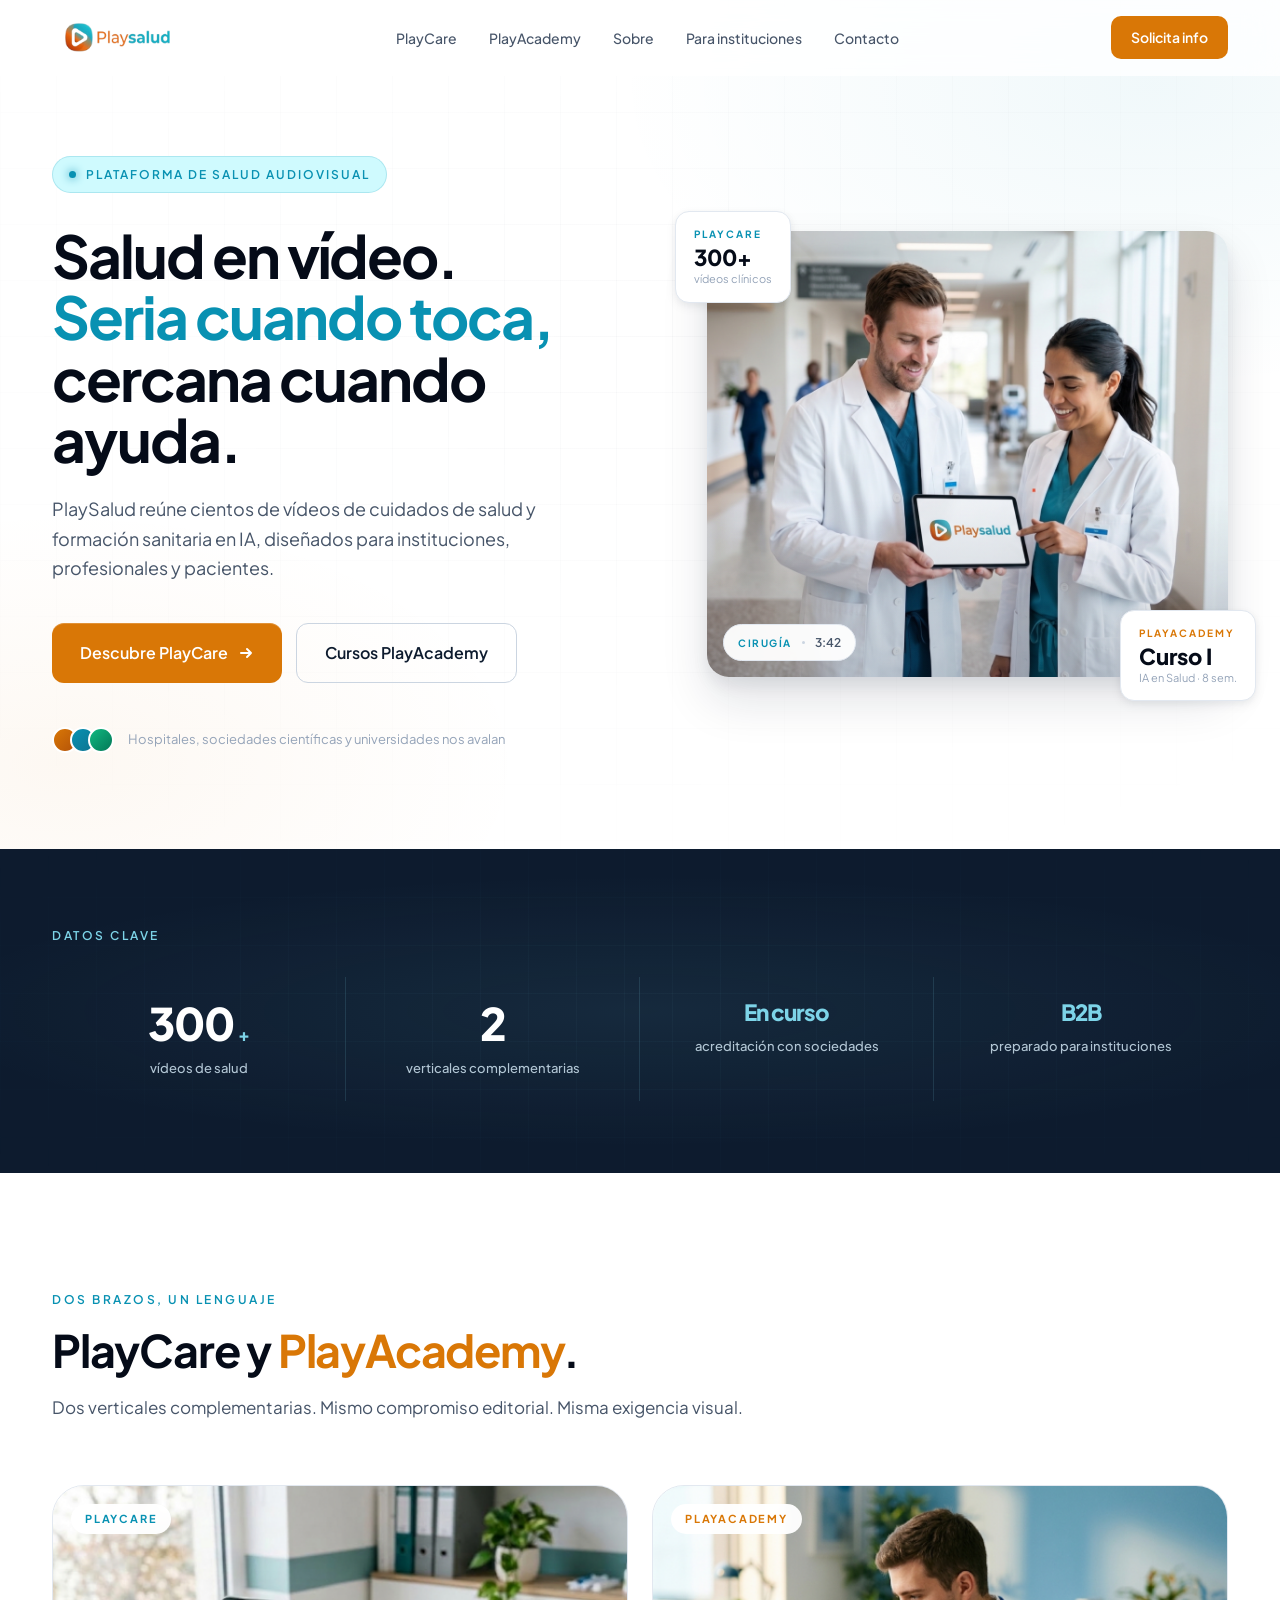
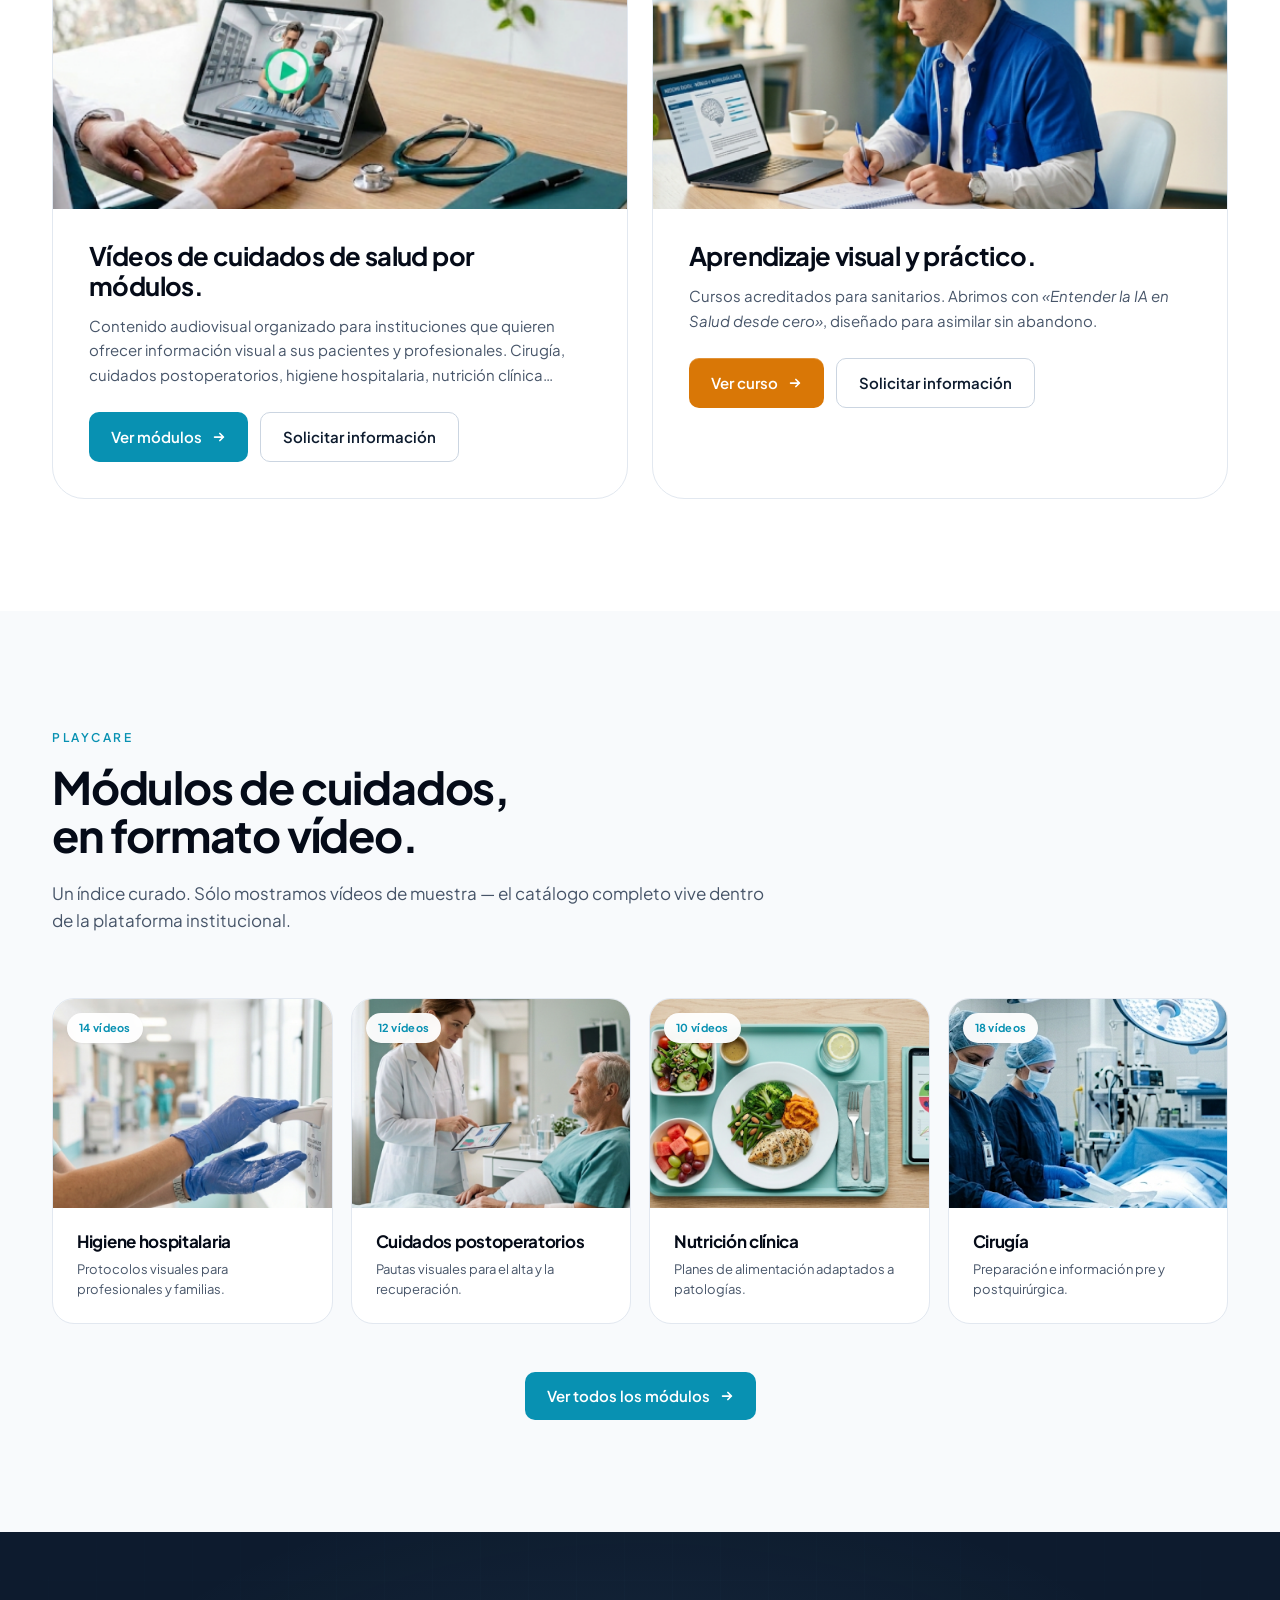
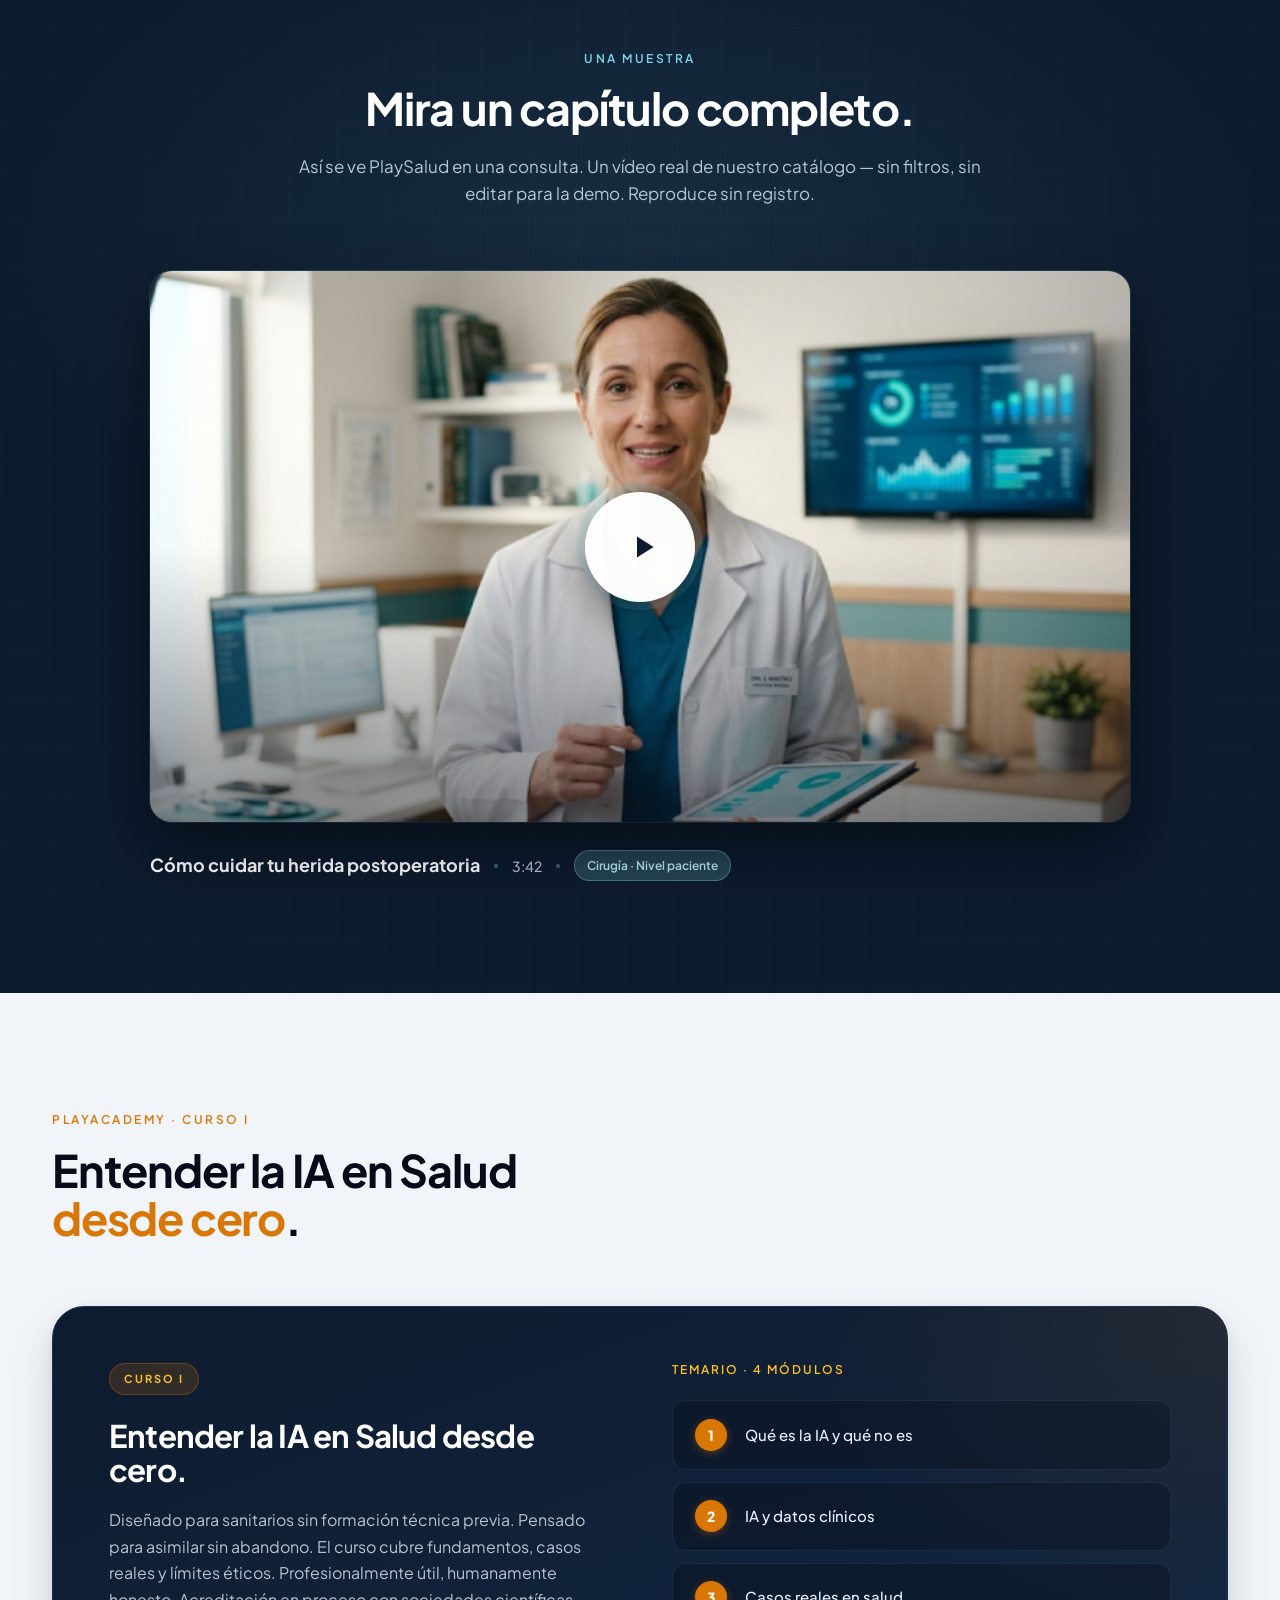
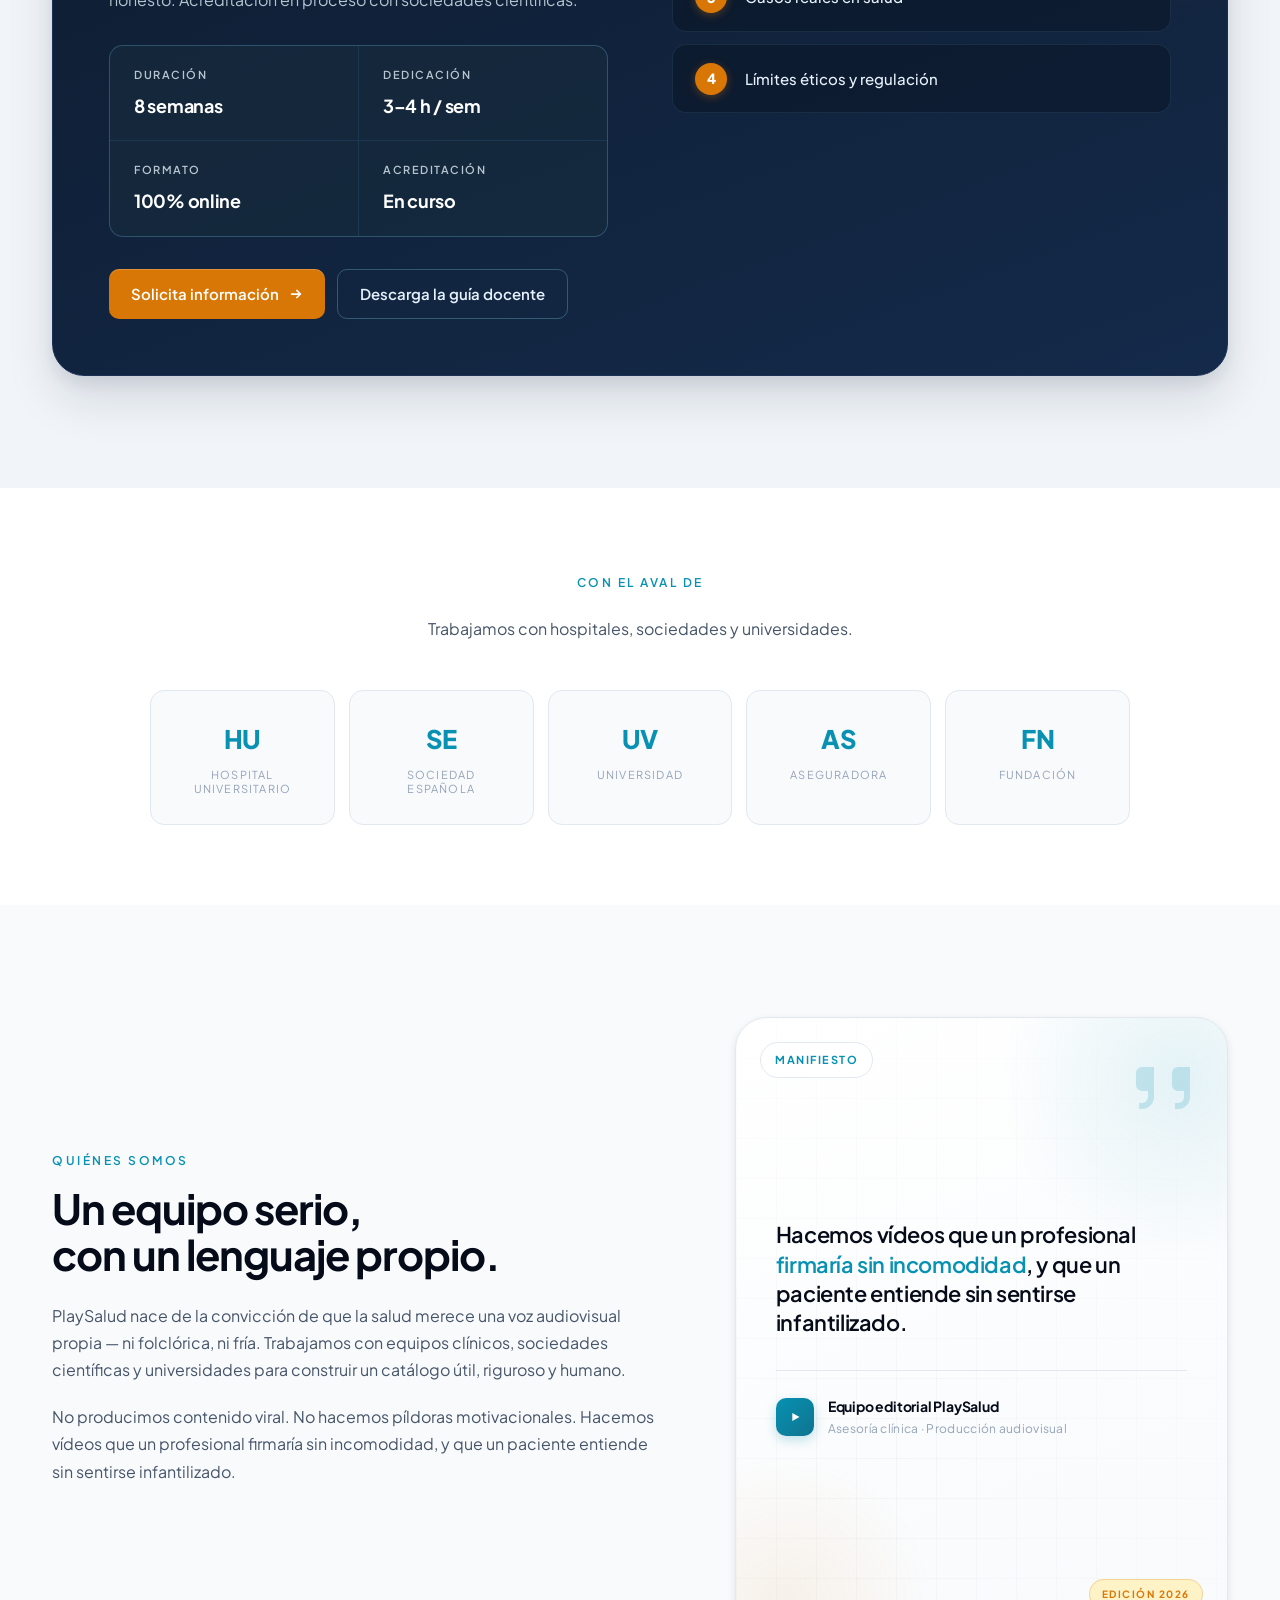
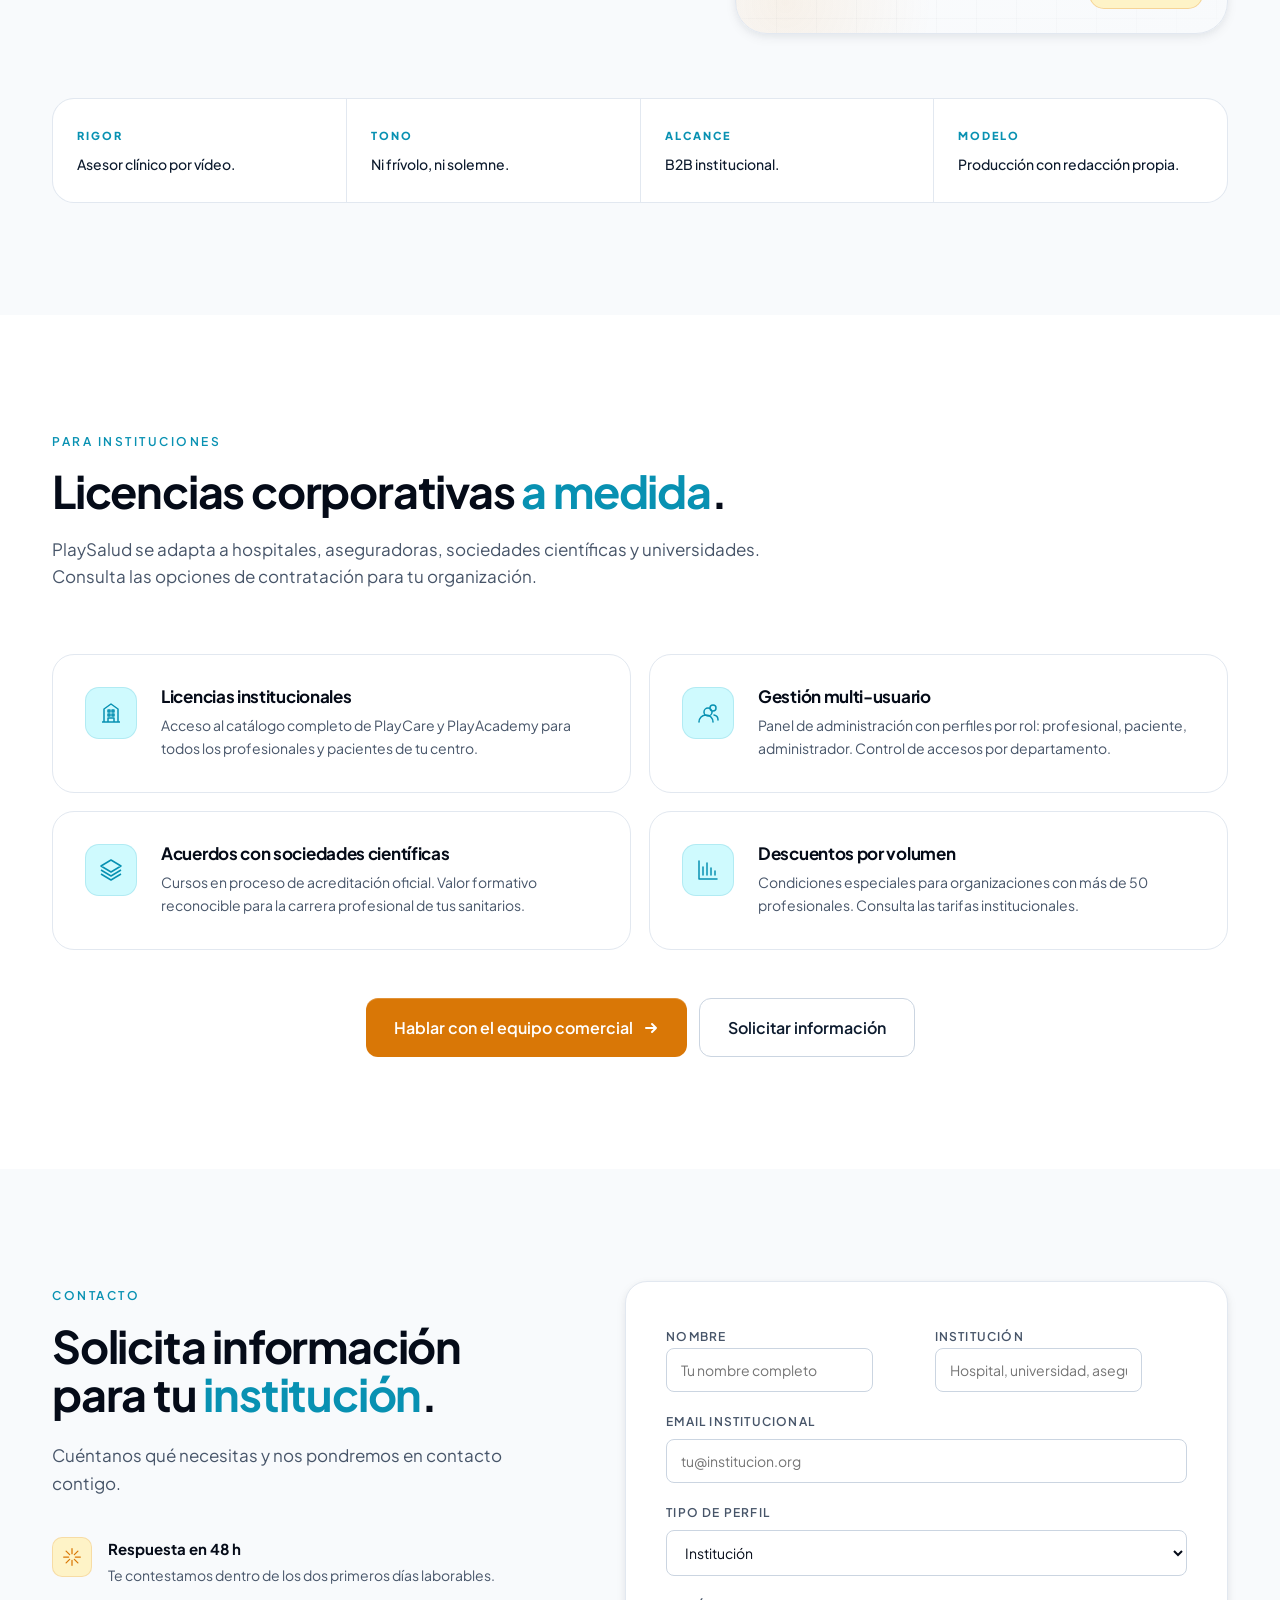
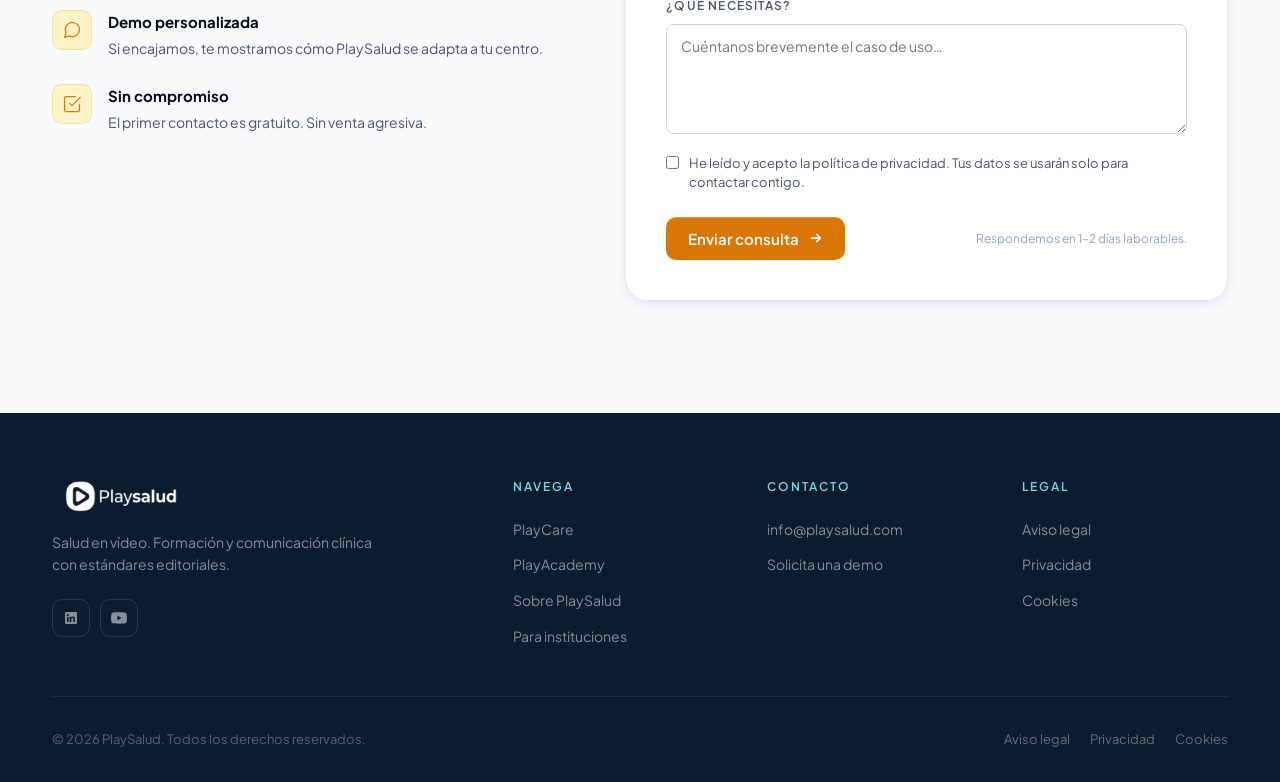
==== commit 82ad23ee: "feat: replace Syne+DM Sans with Plus Jakarta Sans (Figma typography)" ====
--- a/index.html
+++ b/index.html
@@ -7,7 +7,7 @@
 <meta name="description" content="PlaySalud reúne cientos de vídeos de cuidados de salud y formación sanitaria en IA, diseñados para instituciones, profesionales y pacientes.">
 <link rel="preconnect" href="https://fonts.googleapis.com">
 <link rel="preconnect" href="https://fonts.gstatic.com" crossorigin>
-<link href="https://fonts.googleapis.com/css2?family=Syne:wght@500;600;700;800&family=DM+Sans:ital,opsz,wght@0,9..40,300;0,9..40,400;0,9..40,500;0,9..40,600;0,9..40,700&display=swap" rel="stylesheet">
+<link href="https://fonts.googleapis.com/css2?family=Plus+Jakarta+Sans:ital,wght@0,400;0,500;0,600;0,700;0,800;1,400;1,600&display=swap" rel="stylesheet">
 <style>
   /* ============================================================
      PLAYSALUD · LIGHT THEME · DESIGN TOKENS
@@ -43,9 +43,9 @@
     --border-md:    #94a3b8;
     --border-strong:#64748b;
 
-    /* Type */
-    --font-display: 'Syne', sans-serif;
-    --font-body:    'DM Sans', sans-serif;
+    /* Type — Plus Jakarta Sans (única familia, fuente del Figma) */
+    --font-display: 'Plus Jakarta Sans', sans-serif;
+    --font-body:    'Plus Jakarta Sans', sans-serif;
 
     /* Geometry */
     --radius-sm: 8px;
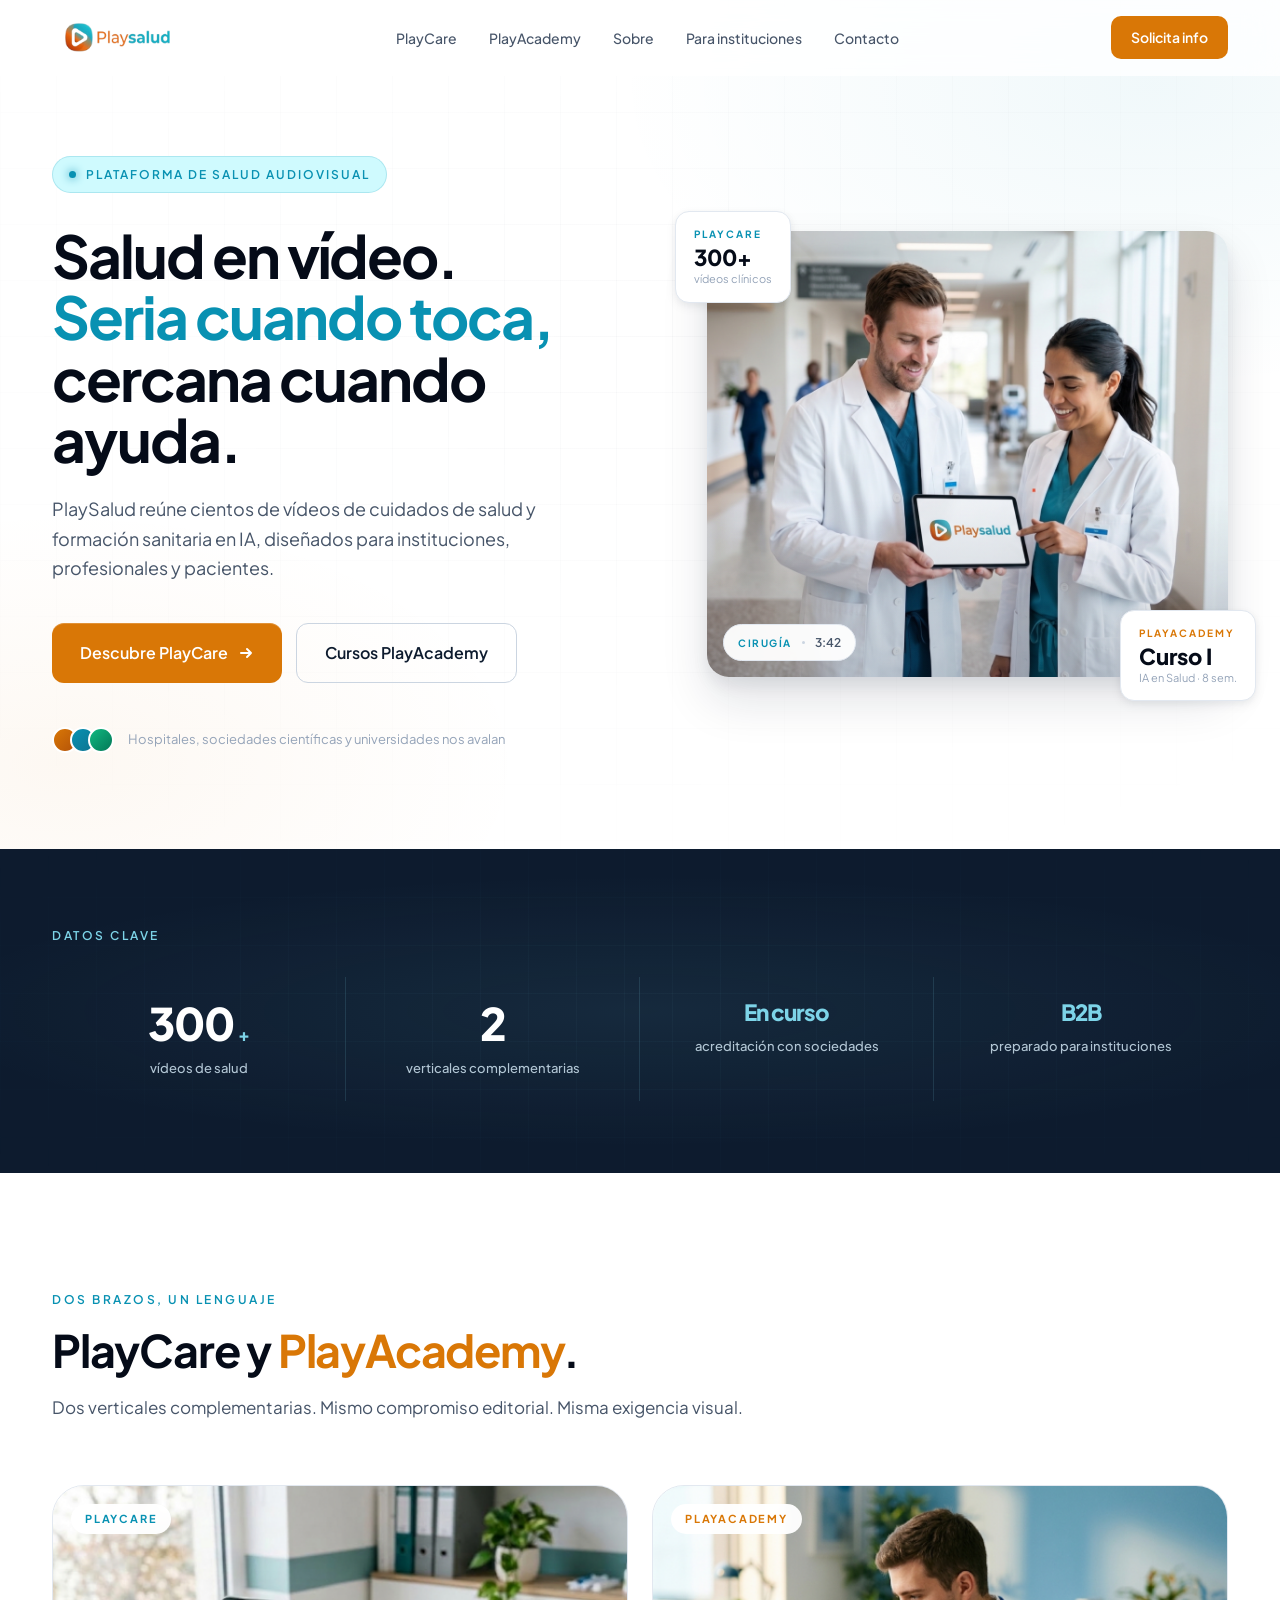
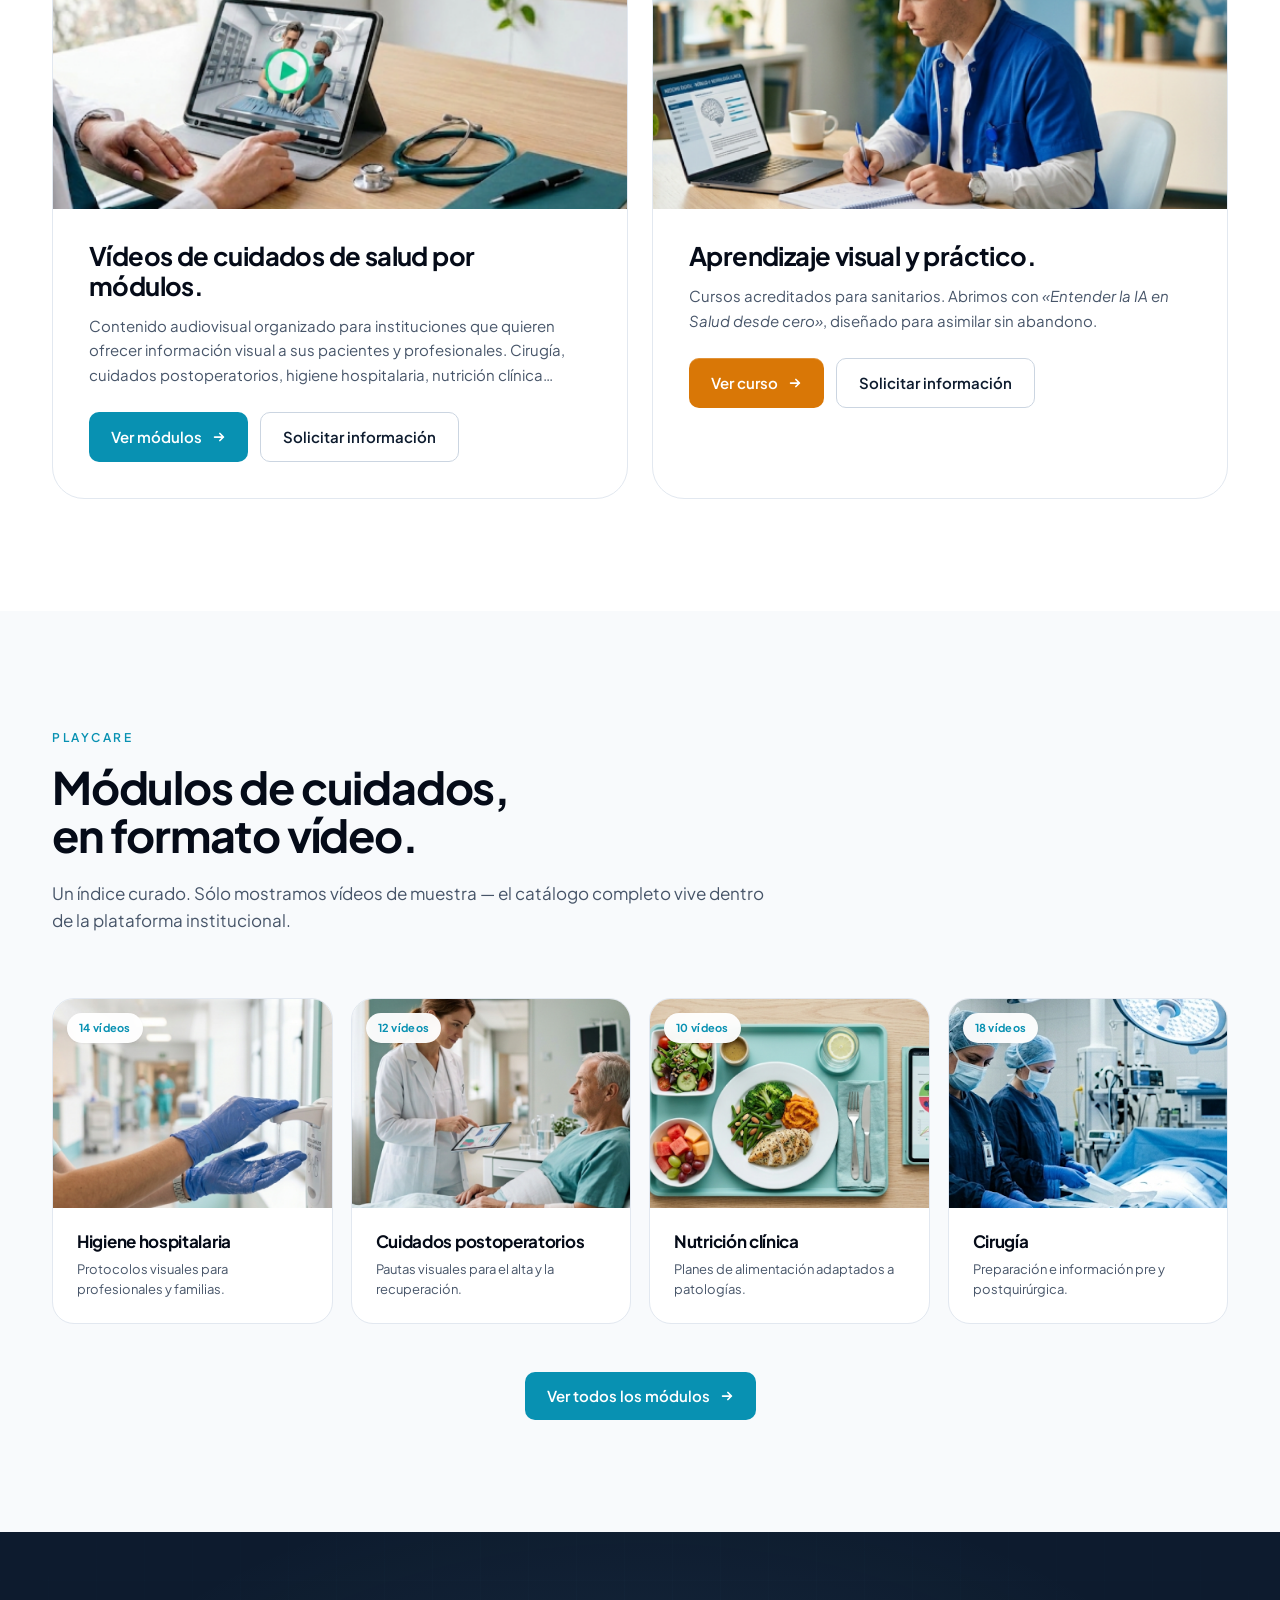
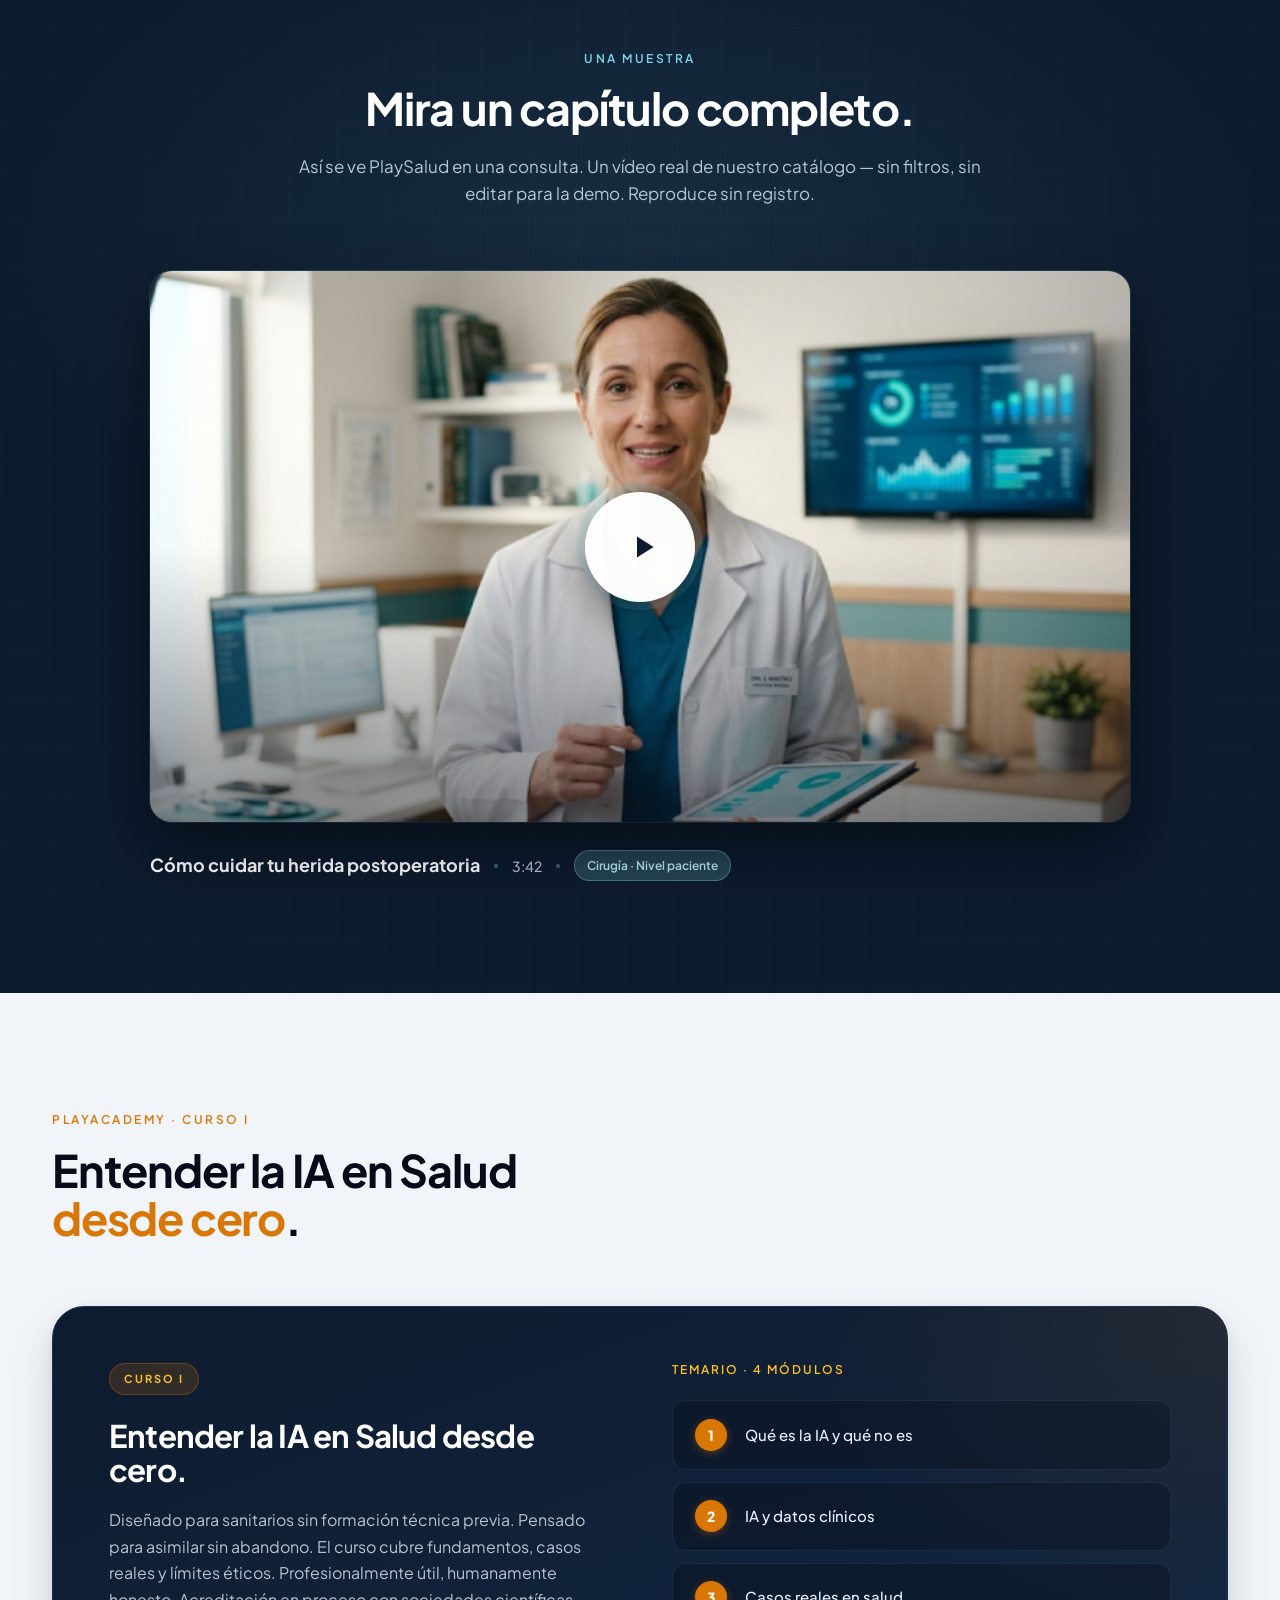
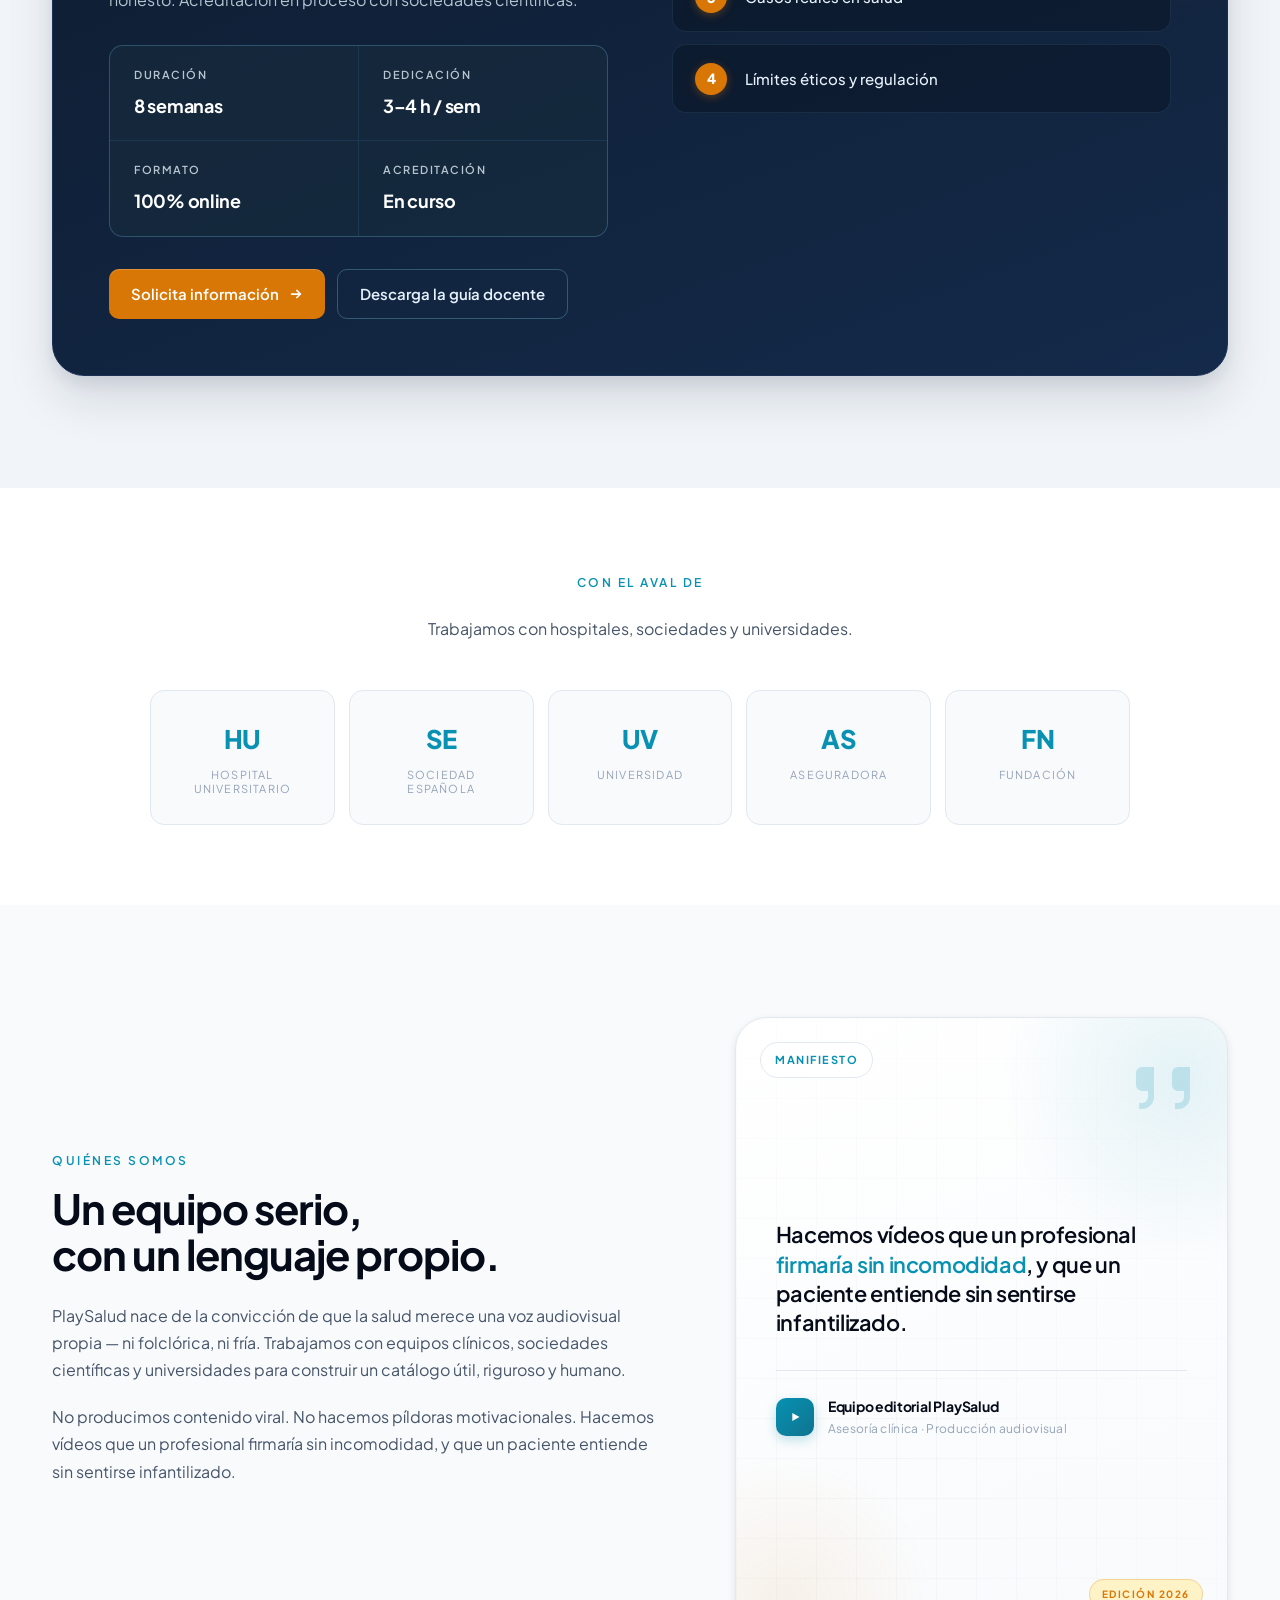
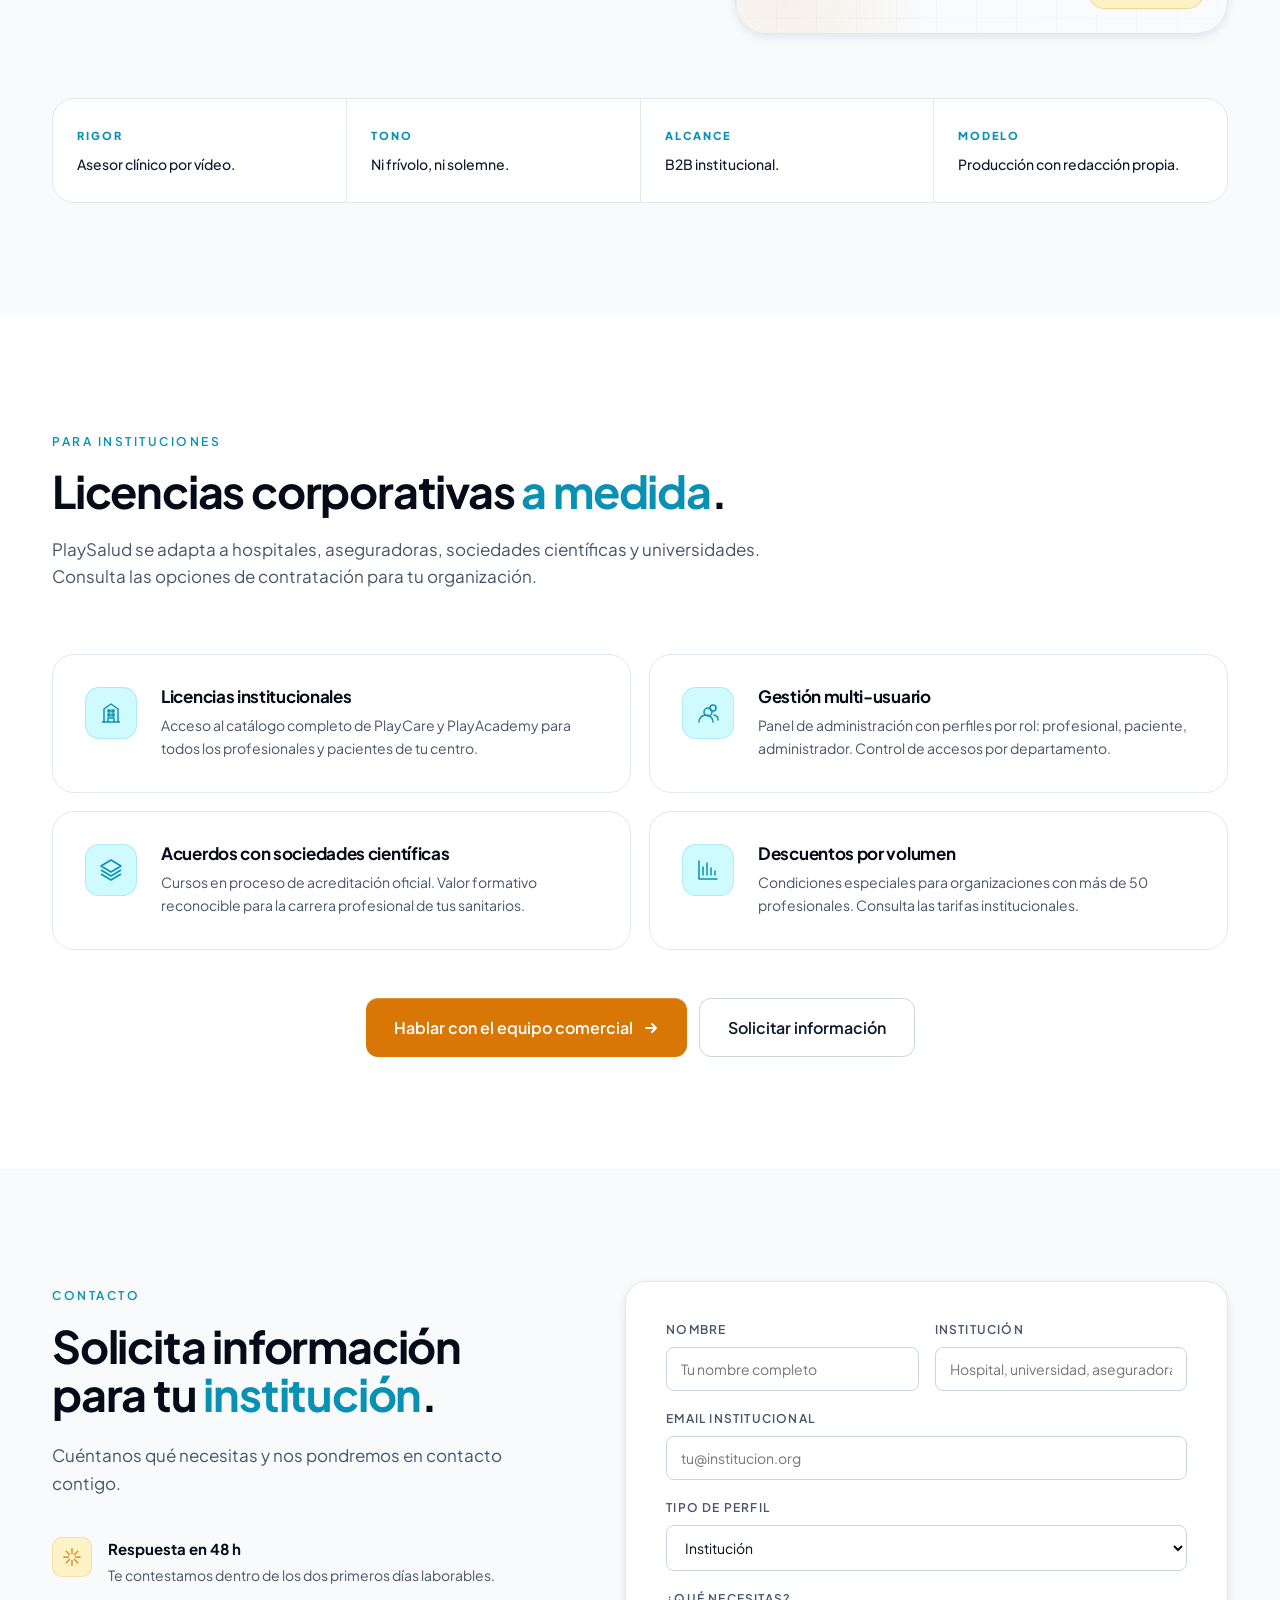
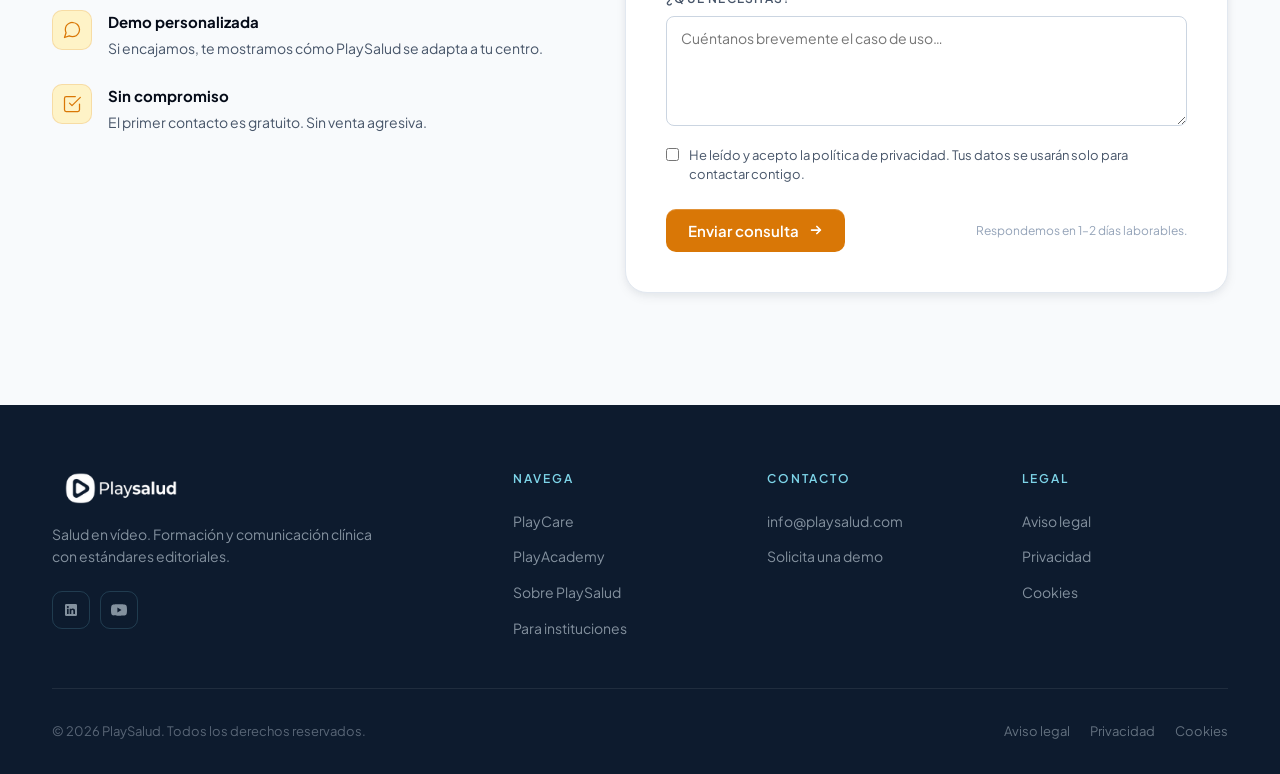
==== commit b31596bb: "fix: form split alignment (NOMBRE/INSTITUCIÓN row)" ====
--- a/index.html
+++ b/index.html
@@ -1248,13 +1248,22 @@
     display: grid;
     grid-template-columns: 1fr 1fr;
     gap: 1rem;
+    align-items: start;
+  }
+  .form-row.split > div {
+    display: flex;
+    flex-direction: column;
+    gap: 8px;
+    min-width: 0;
   }
   .form-label {
+    display: block;
     font-size: 12px;
     font-weight: 600;
     color: var(--text-dim);
     text-transform: uppercase;
     letter-spacing: 1.2px;
+    line-height: 1.4;
   }
   .form-input,
   .form-select,
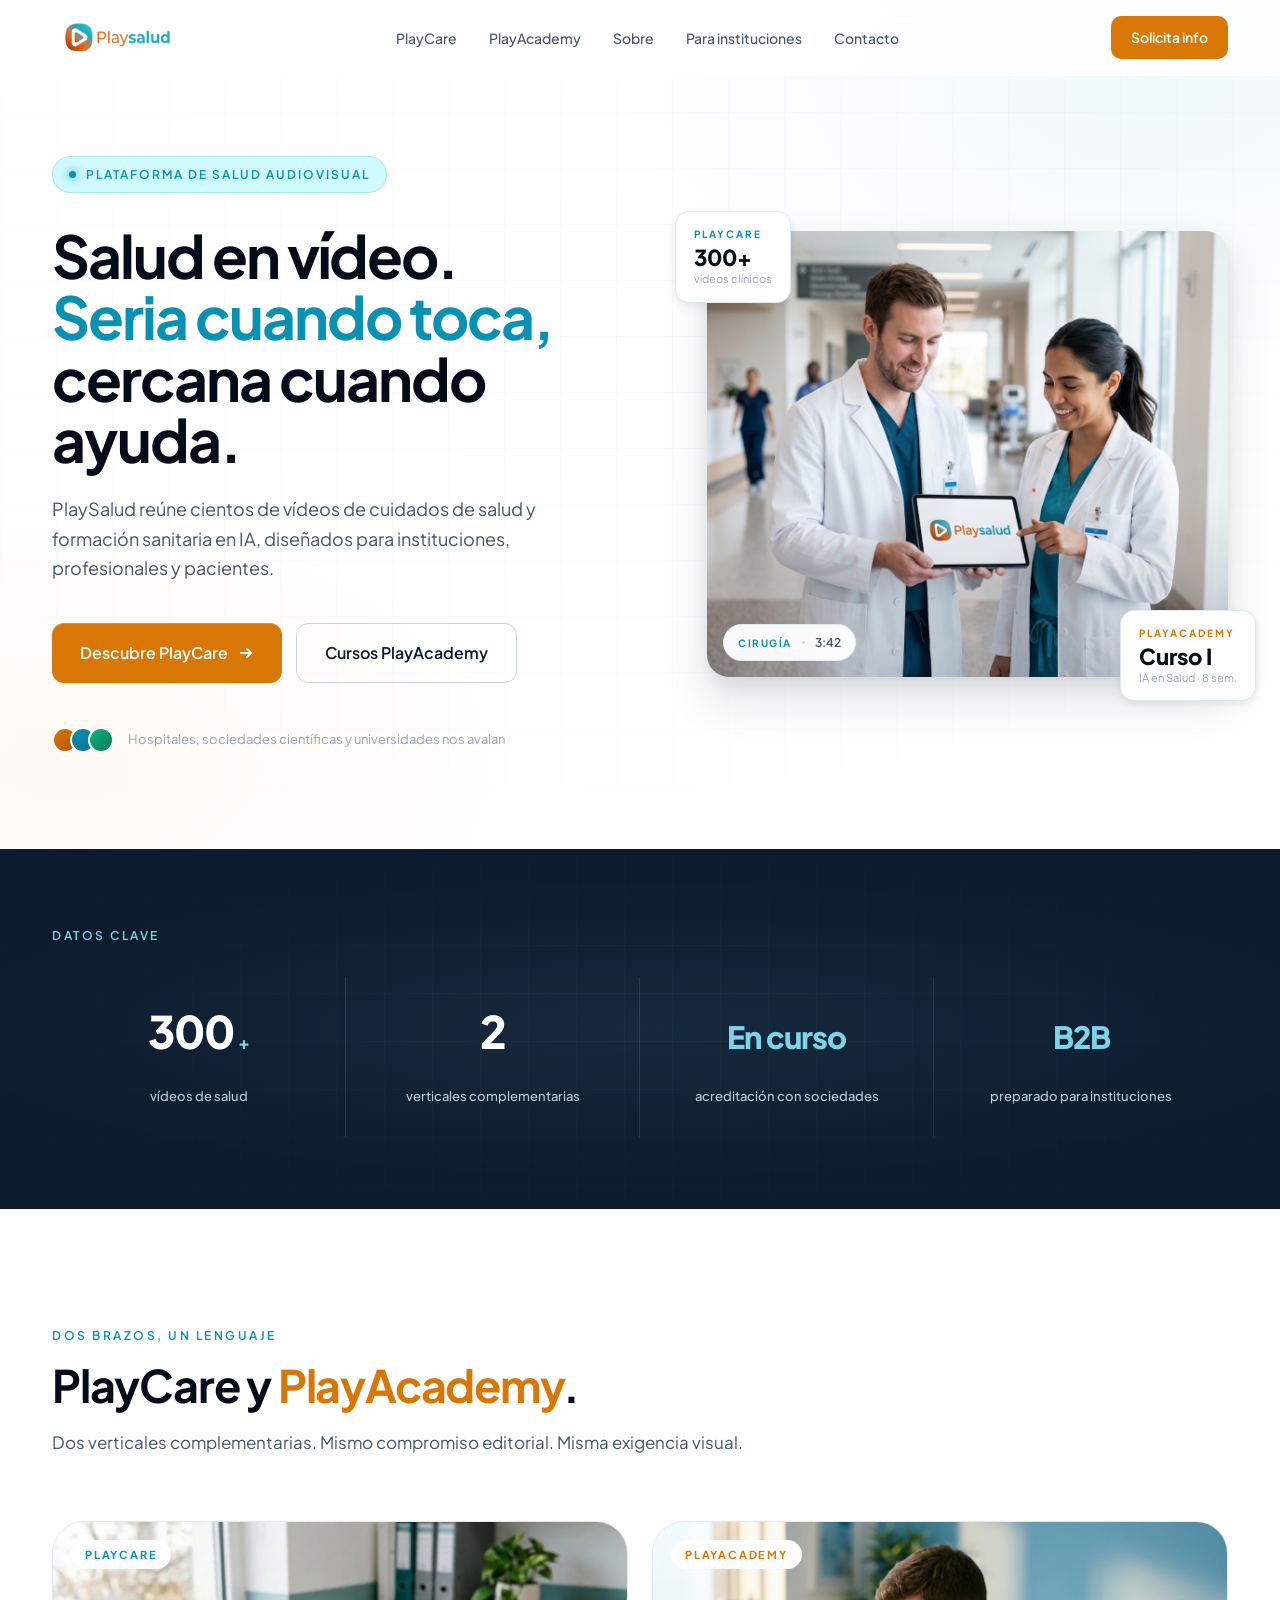
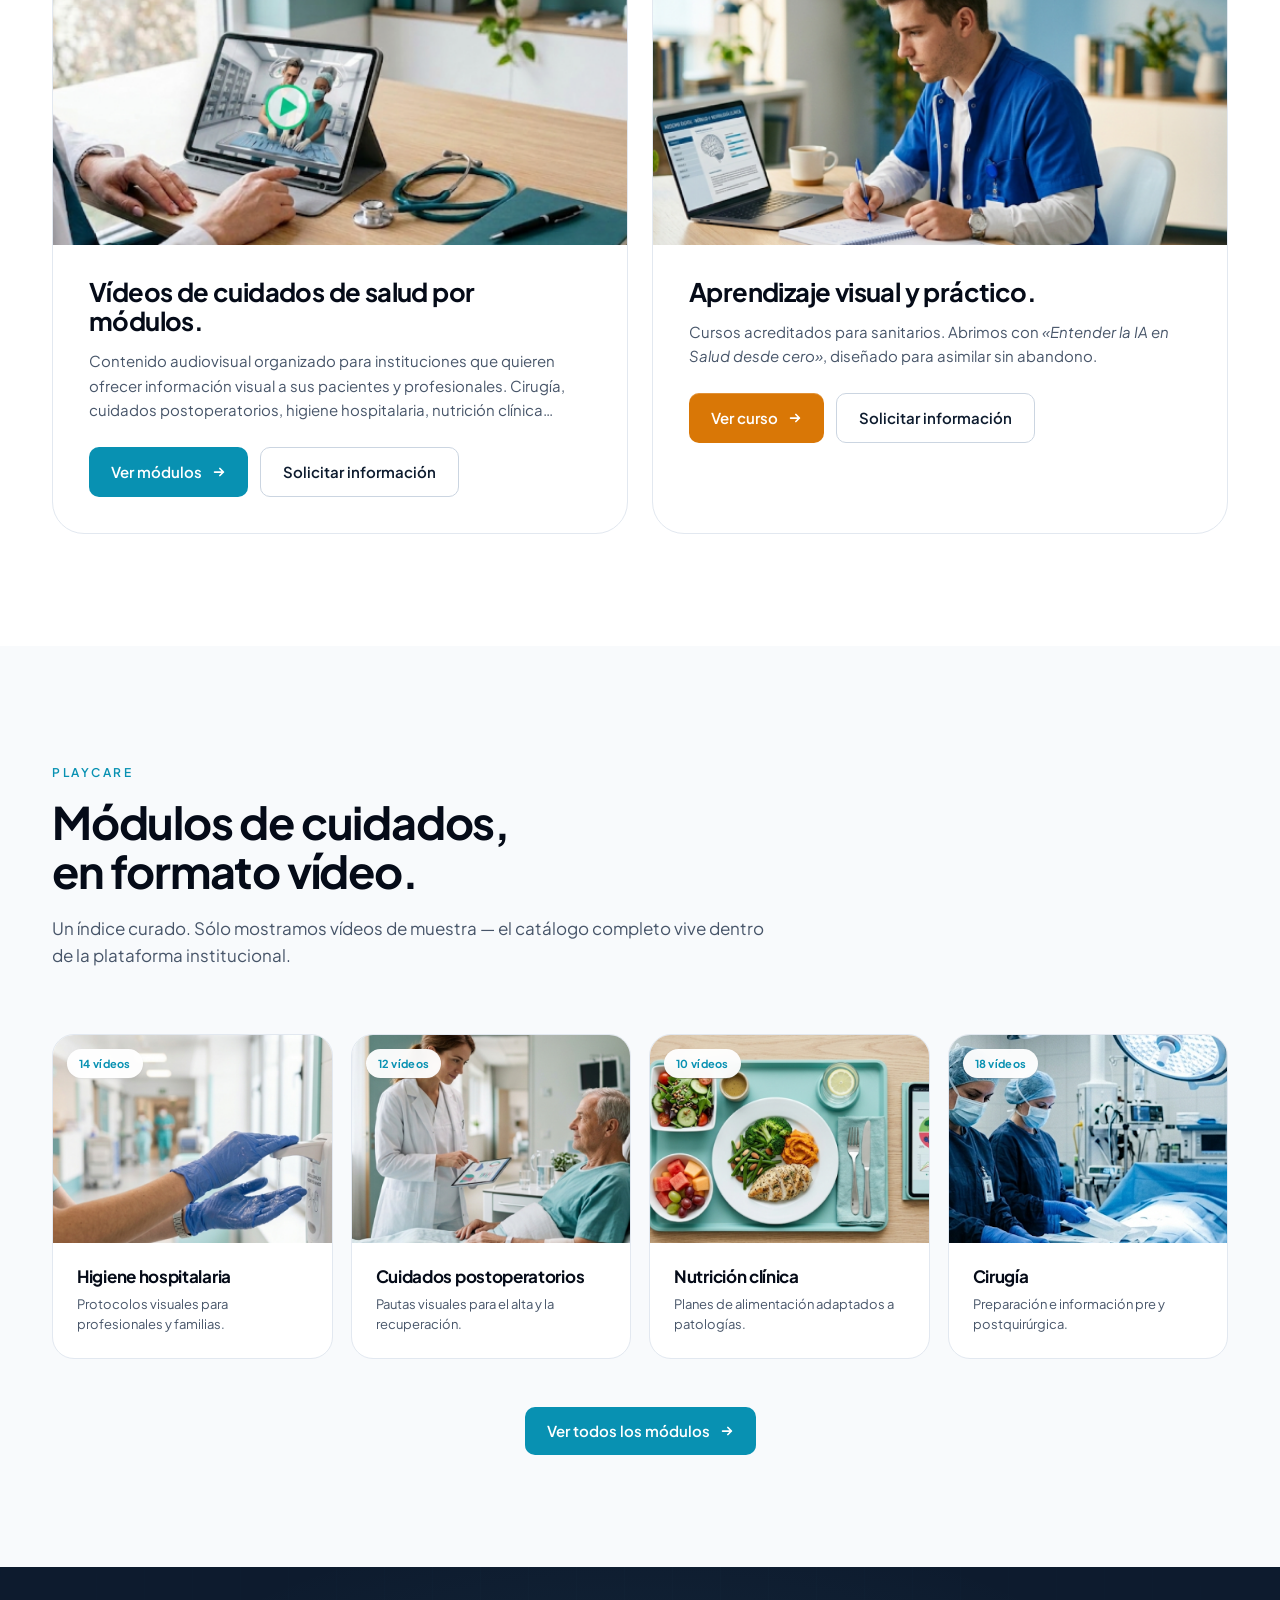
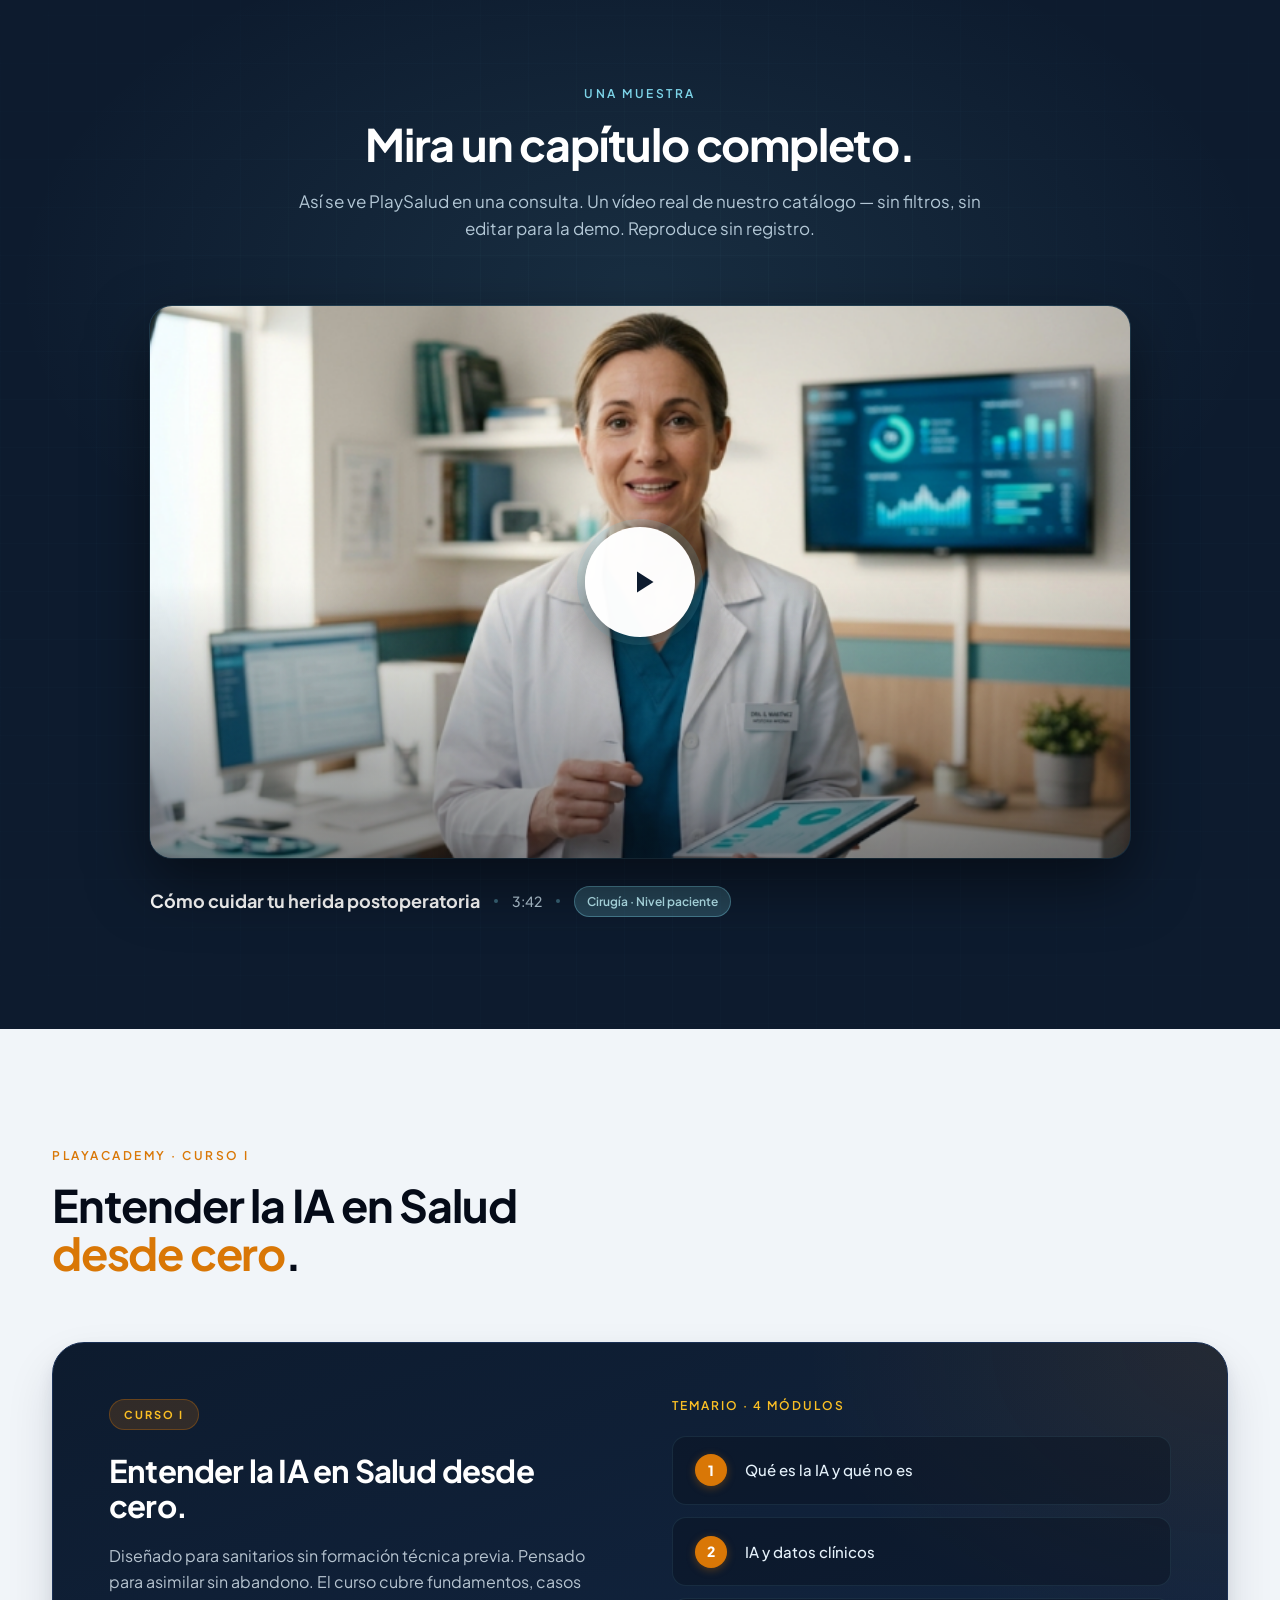
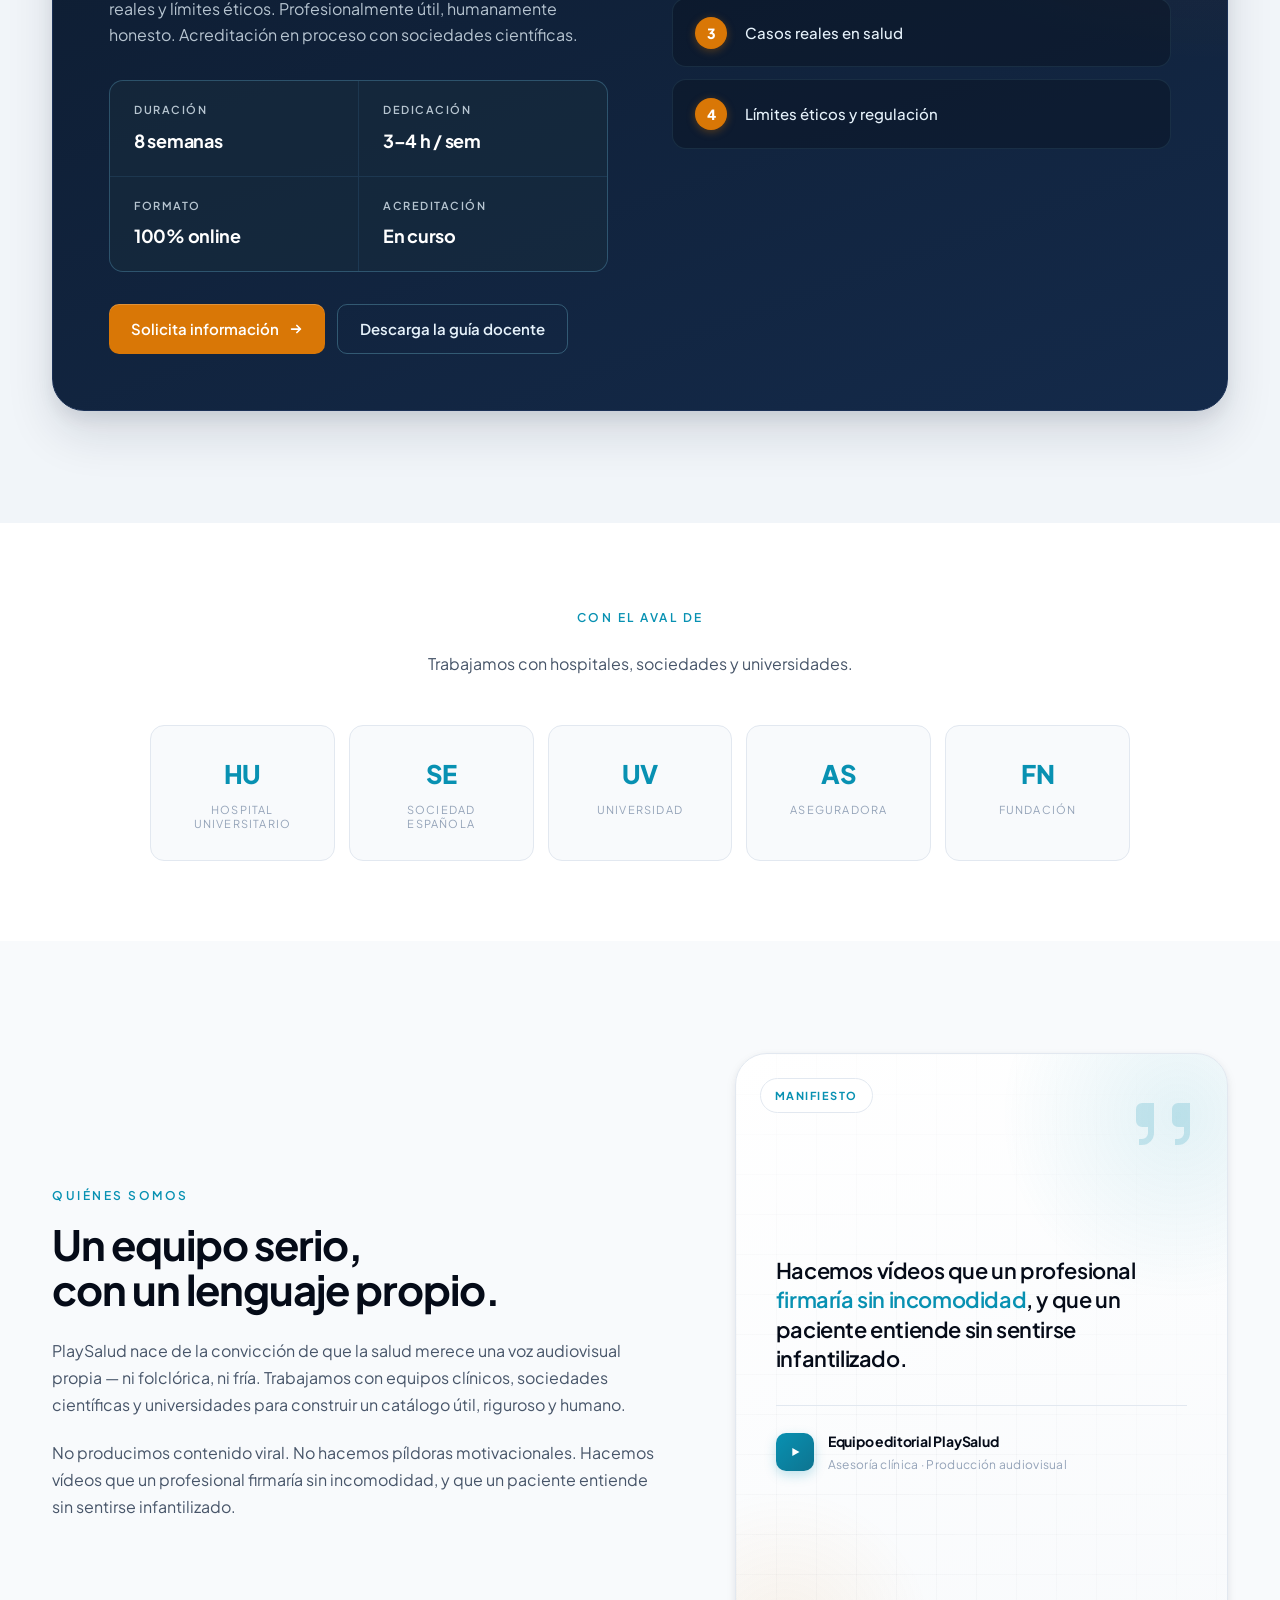
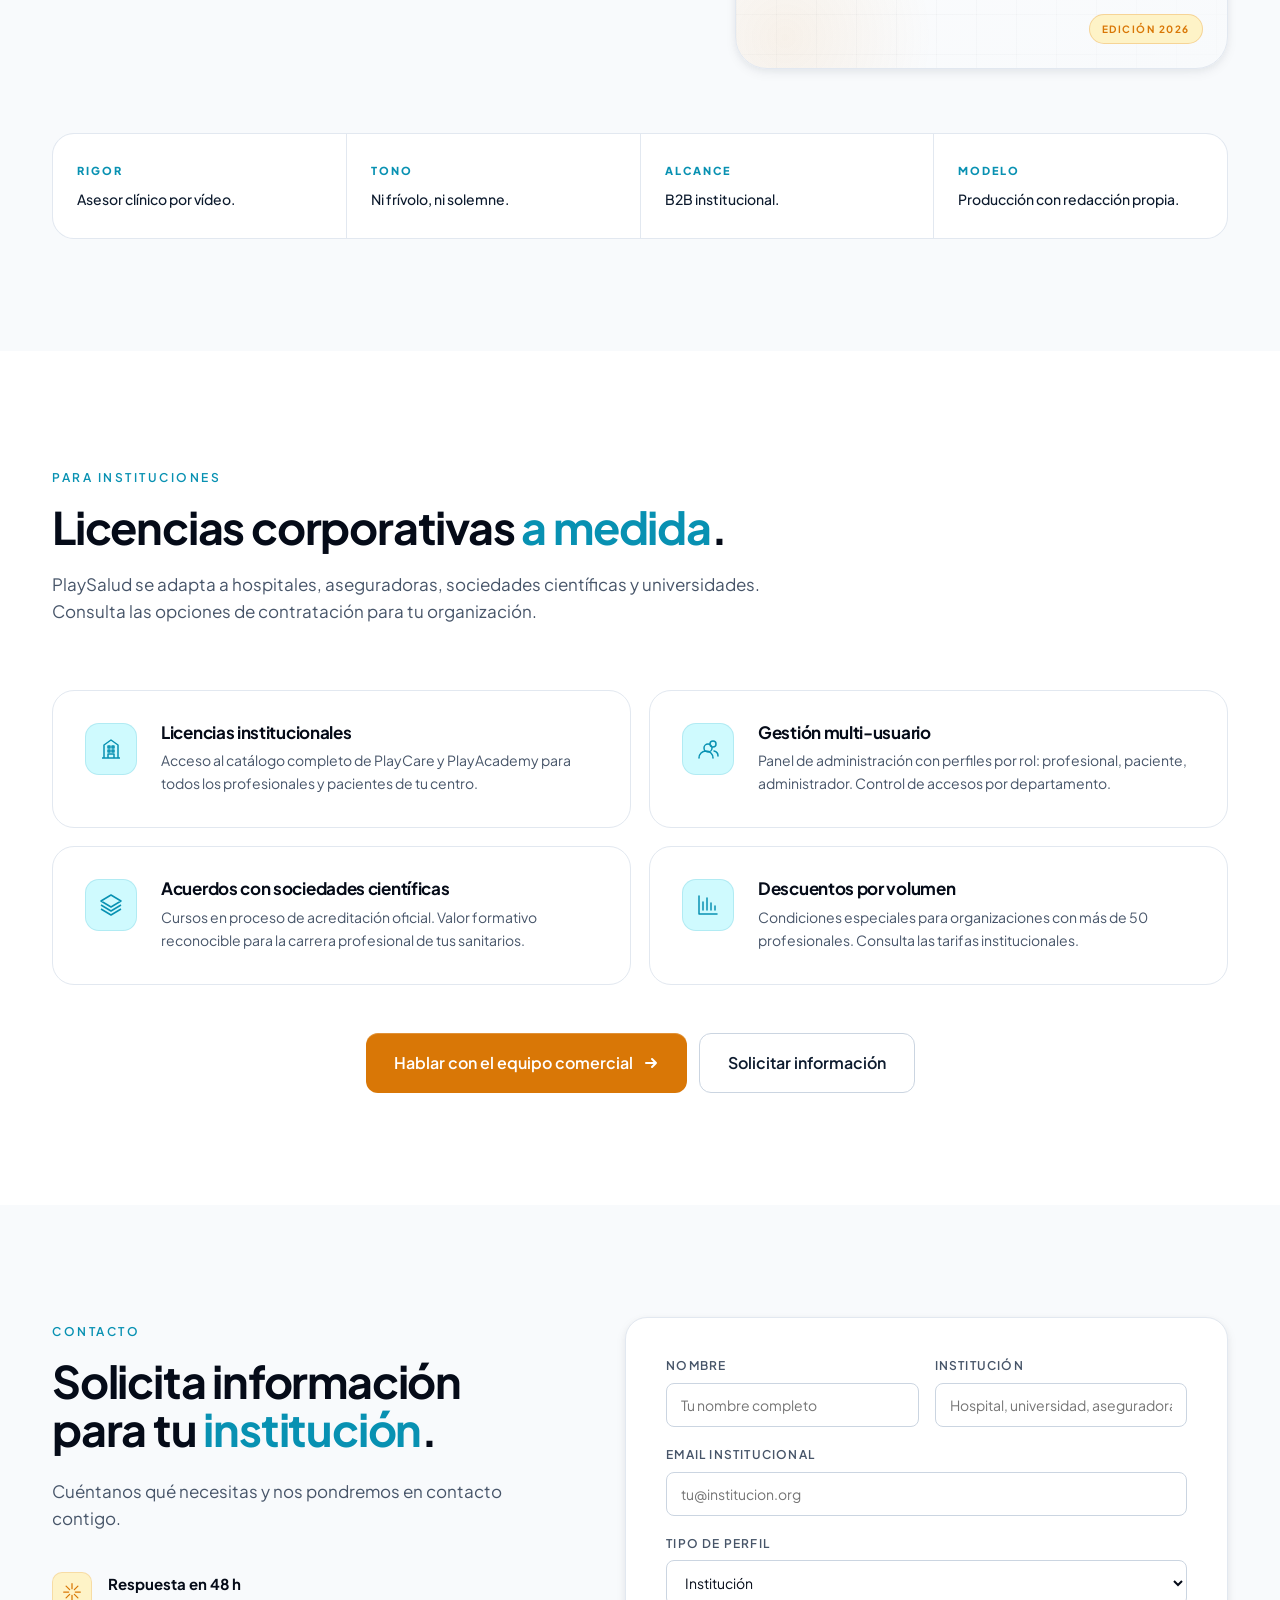
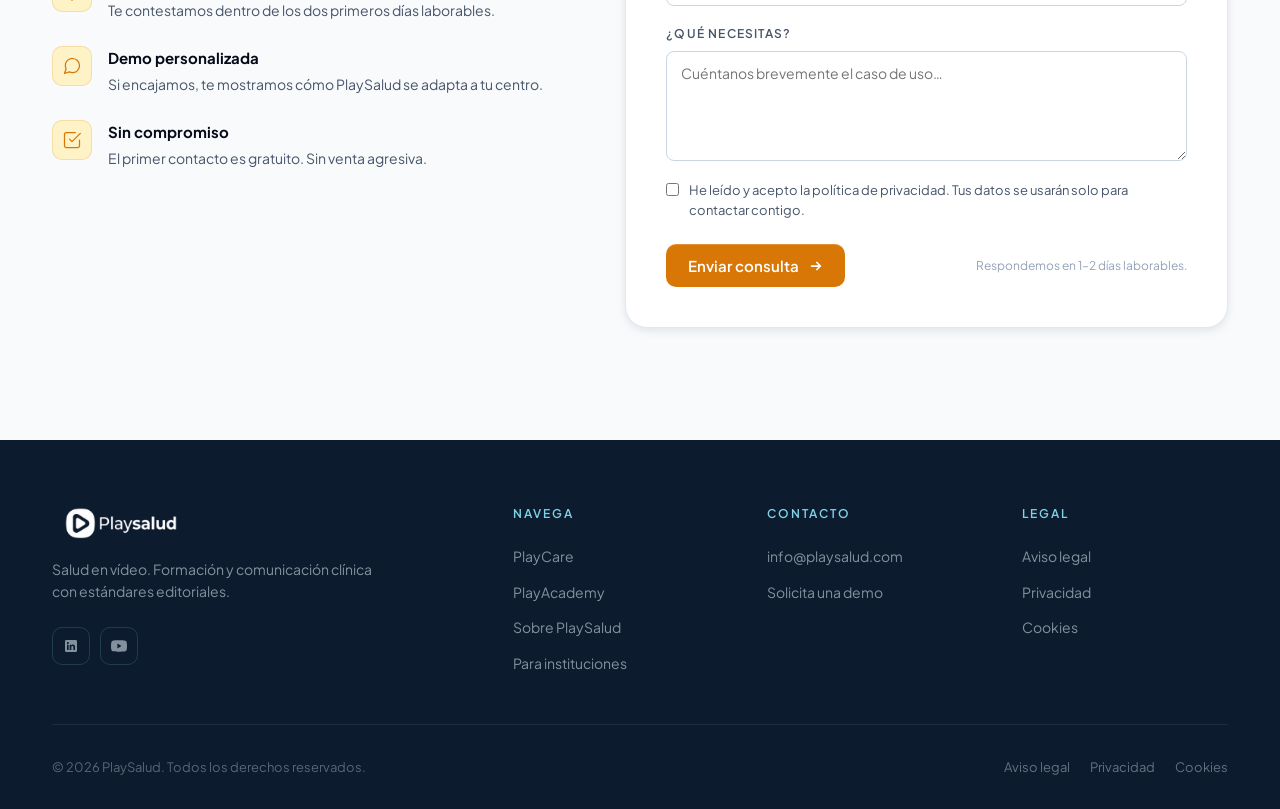
==== commit 6a88f019: "fix(stats): align values to top, labels to bottom (flex column space-between)" ====
--- a/index.html
+++ b/index.html
@@ -530,33 +530,48 @@
     display: grid;
     grid-template-columns: repeat(4, 1fr);
     gap: 0;
+    align-items: stretch;
   }
   .stat {
+    display: flex;
+    flex-direction: column;
+    align-items: center;
+    justify-content: space-between;
     text-align: center;
-    padding: 1.5rem 1rem;
+    padding: 2rem 1rem;
     border-right: 1px solid rgba(125,212,232,0.14);
+    min-height: 160px;
+    gap: 1.25rem;
   }
   .stat:last-child { border-right: none; }
   .stat-value {
     font-family: var(--font-display);
-    font-size: clamp(2rem, 3.5vw, 2.8rem);
+    font-size: clamp(2.2rem, 3.5vw, 2.8rem);
     font-weight: 800;
     color: #ffffff;
     line-height: 1;
     letter-spacing: -1px;
+    display: flex;
+    align-items: baseline;
+    justify-content: center;
+    min-height: 56px;
   }
   .stat-value .small {
     font-size: 1.1rem;
     color: #7dd4e8;
     margin-left: 4px;
   }
-  .stat-value.text { font-size: 1.4rem; color: #7dd4e8; }
+  .stat-value.text {
+    font-size: clamp(1.6rem, 2.4vw, 2rem);
+    color: #7dd4e8;
+    align-items: center;
+  }
   .stat-label {
     font-size: 13px;
-    color: rgba(214,234,248,0.82);
-    margin-top: 0.85rem;
+    color: rgba(214,234,248,0.85);
     line-height: 1.4;
     font-weight: 500;
+    margin-top: 0;
   }
 
   /* ============================================================
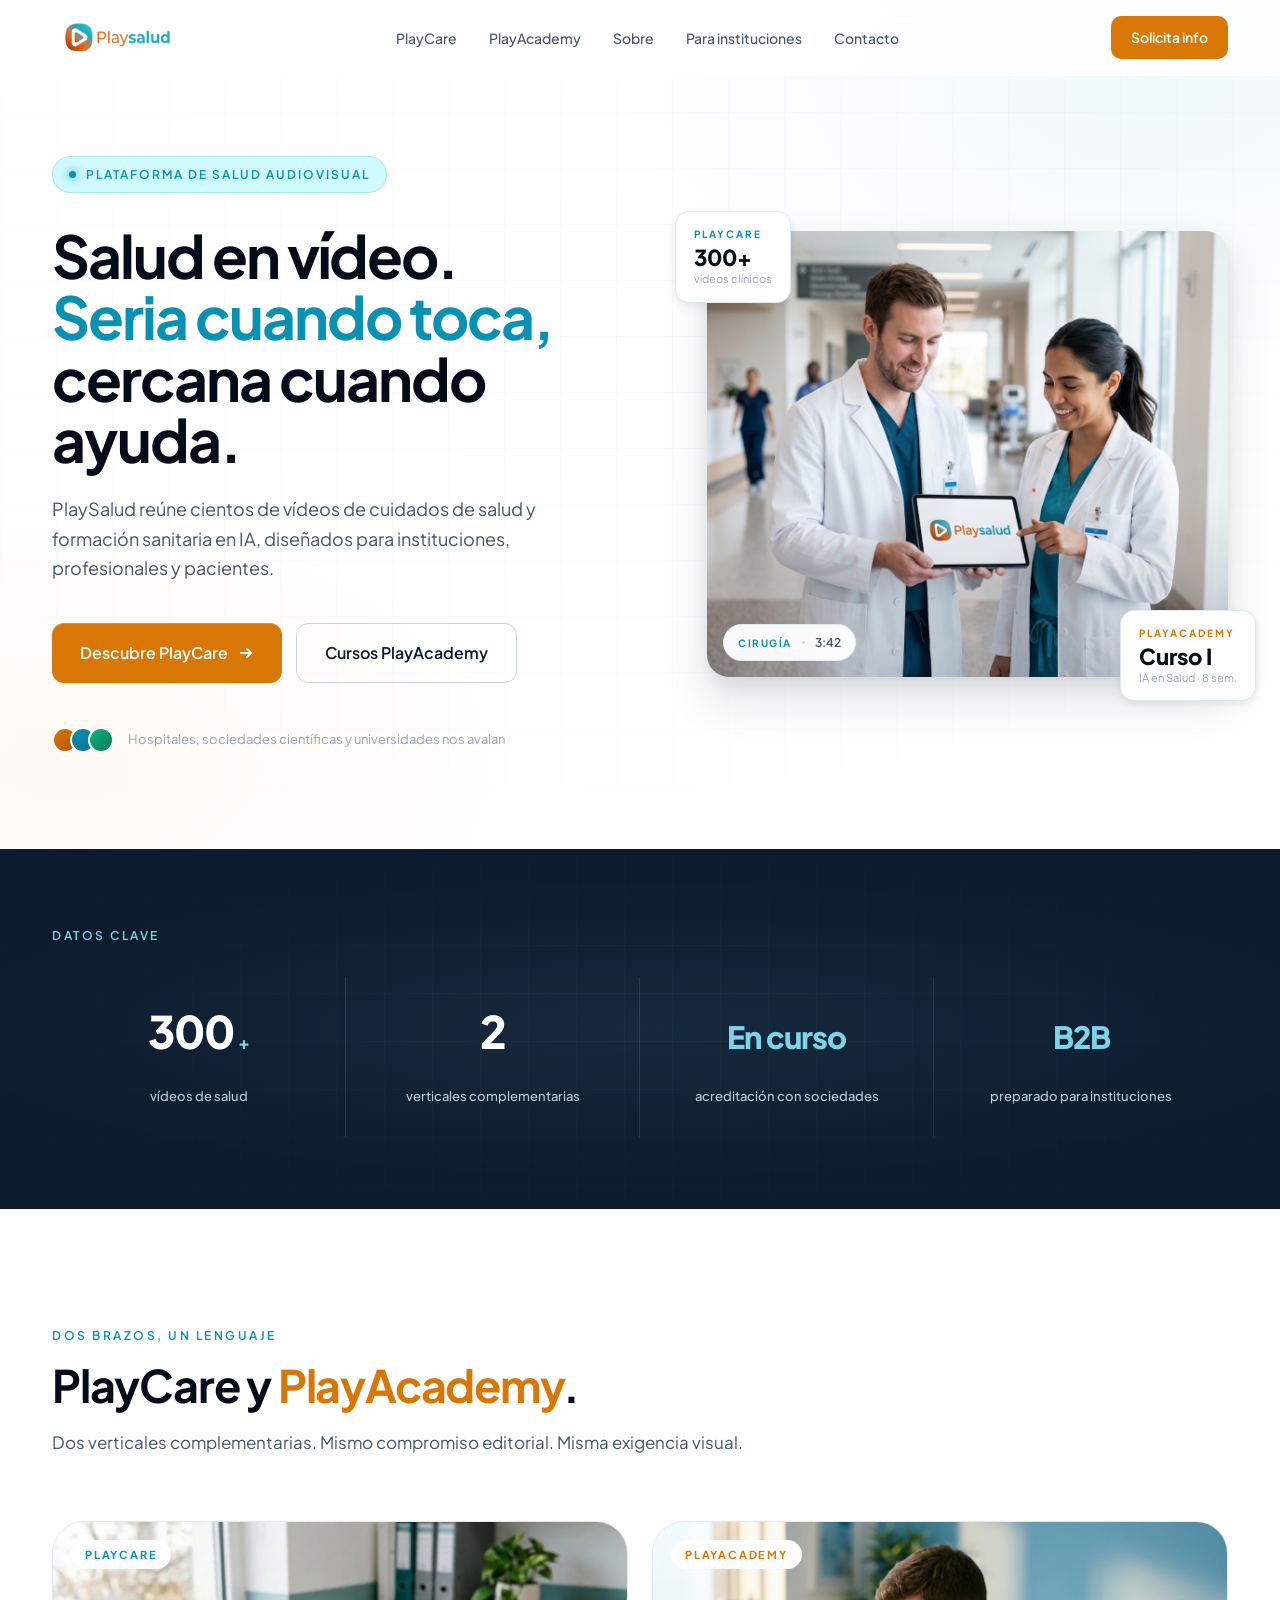
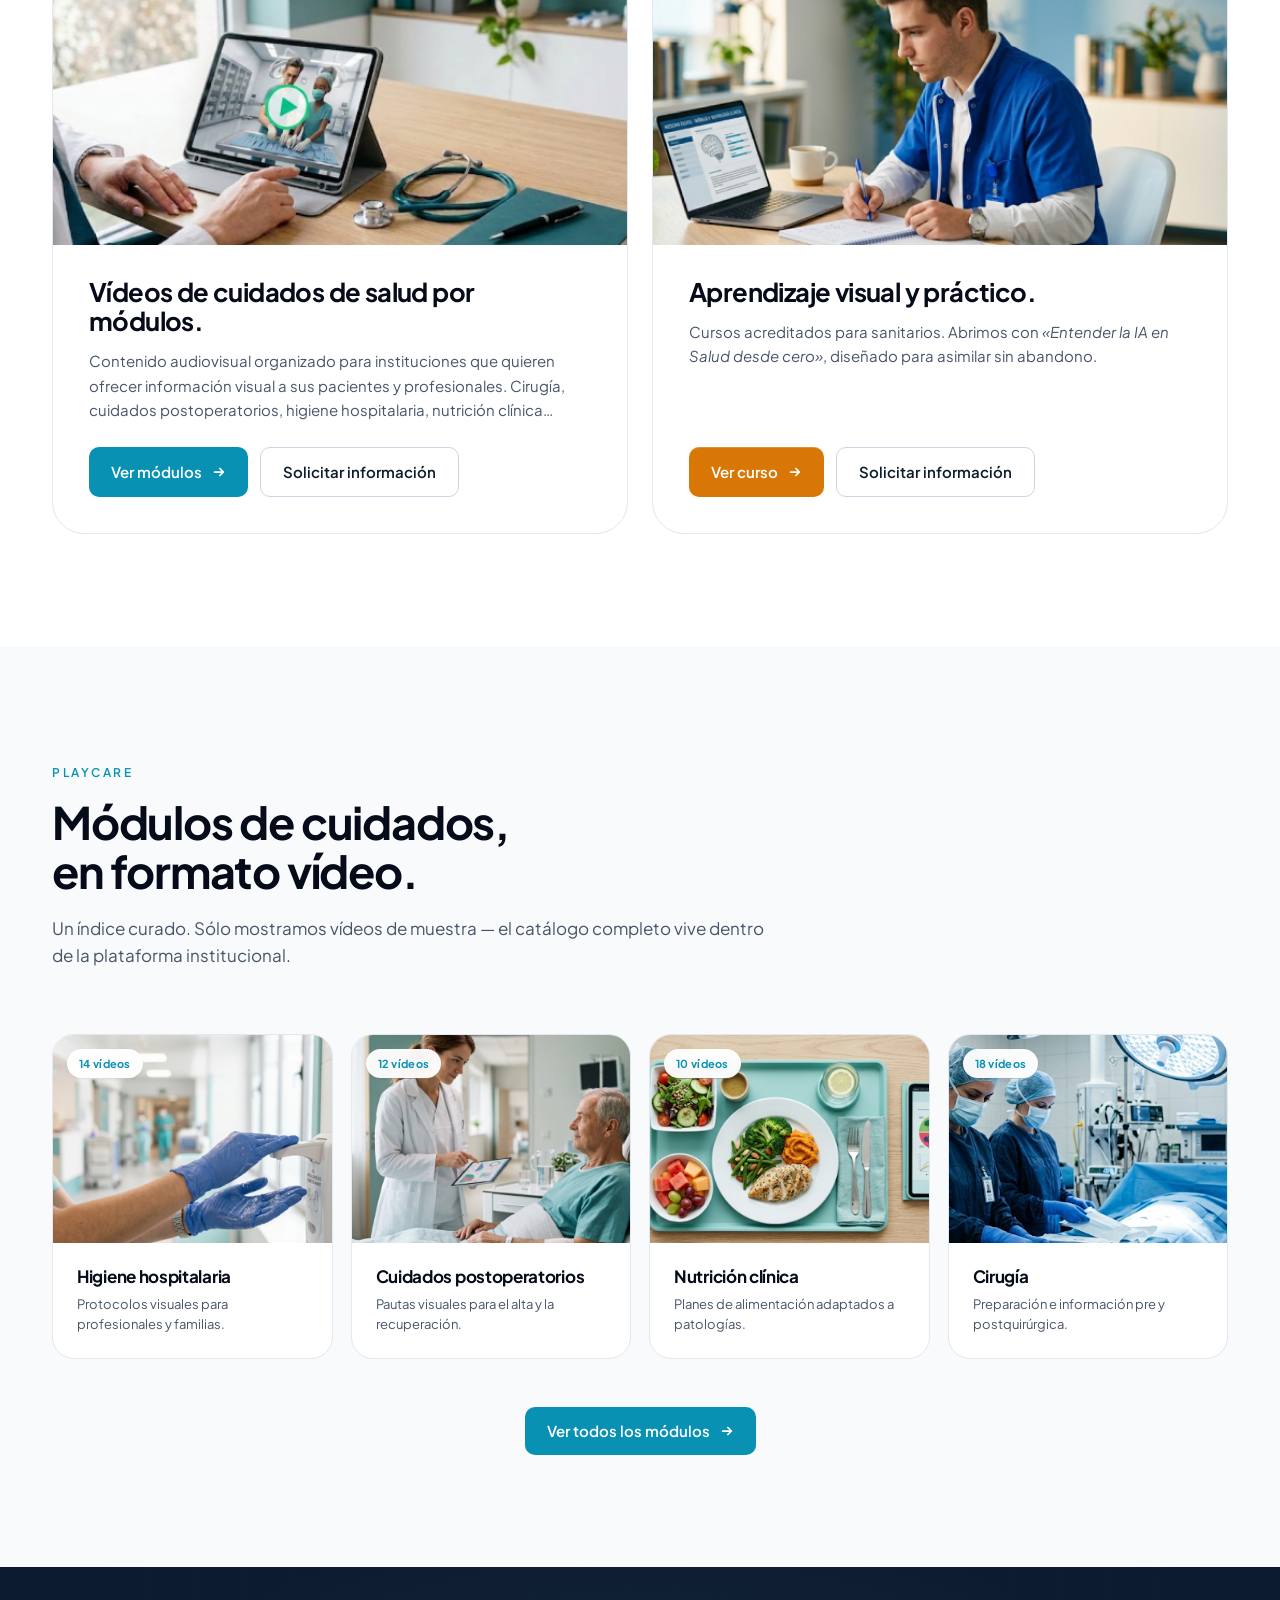
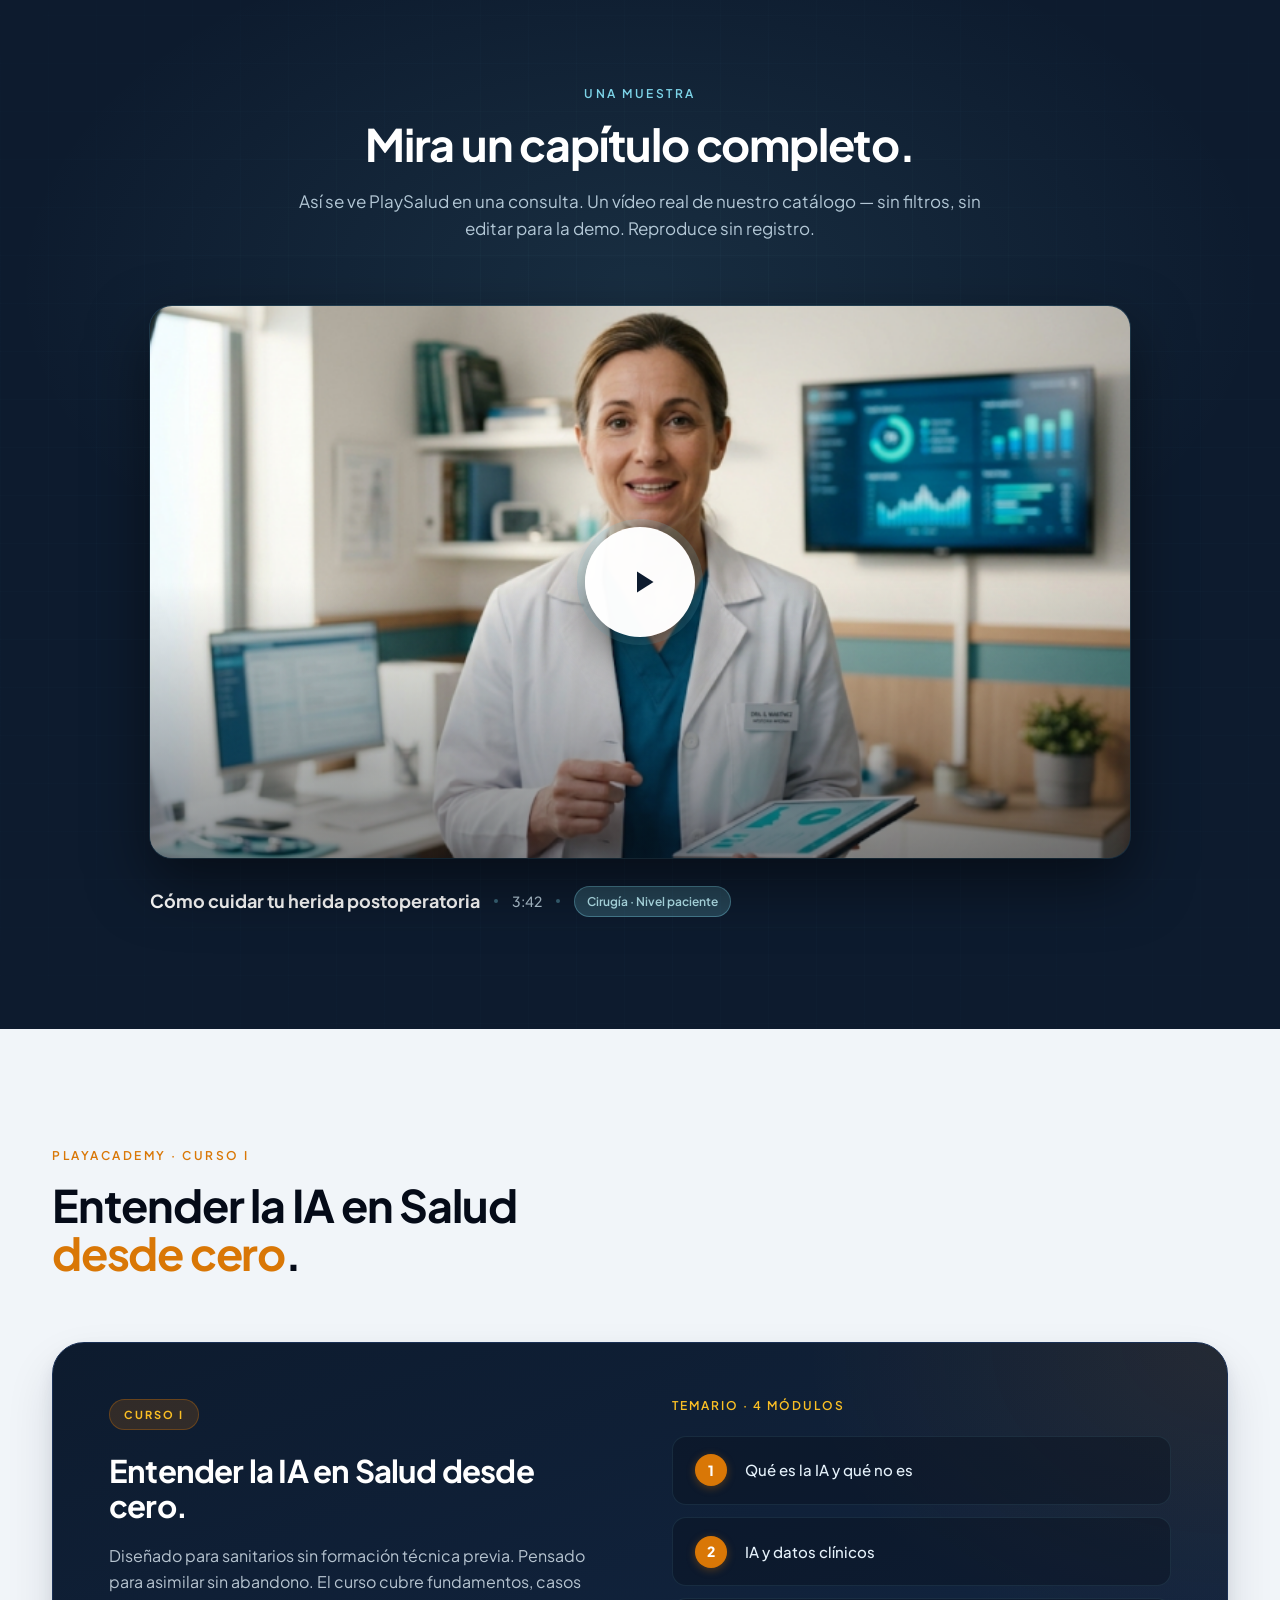
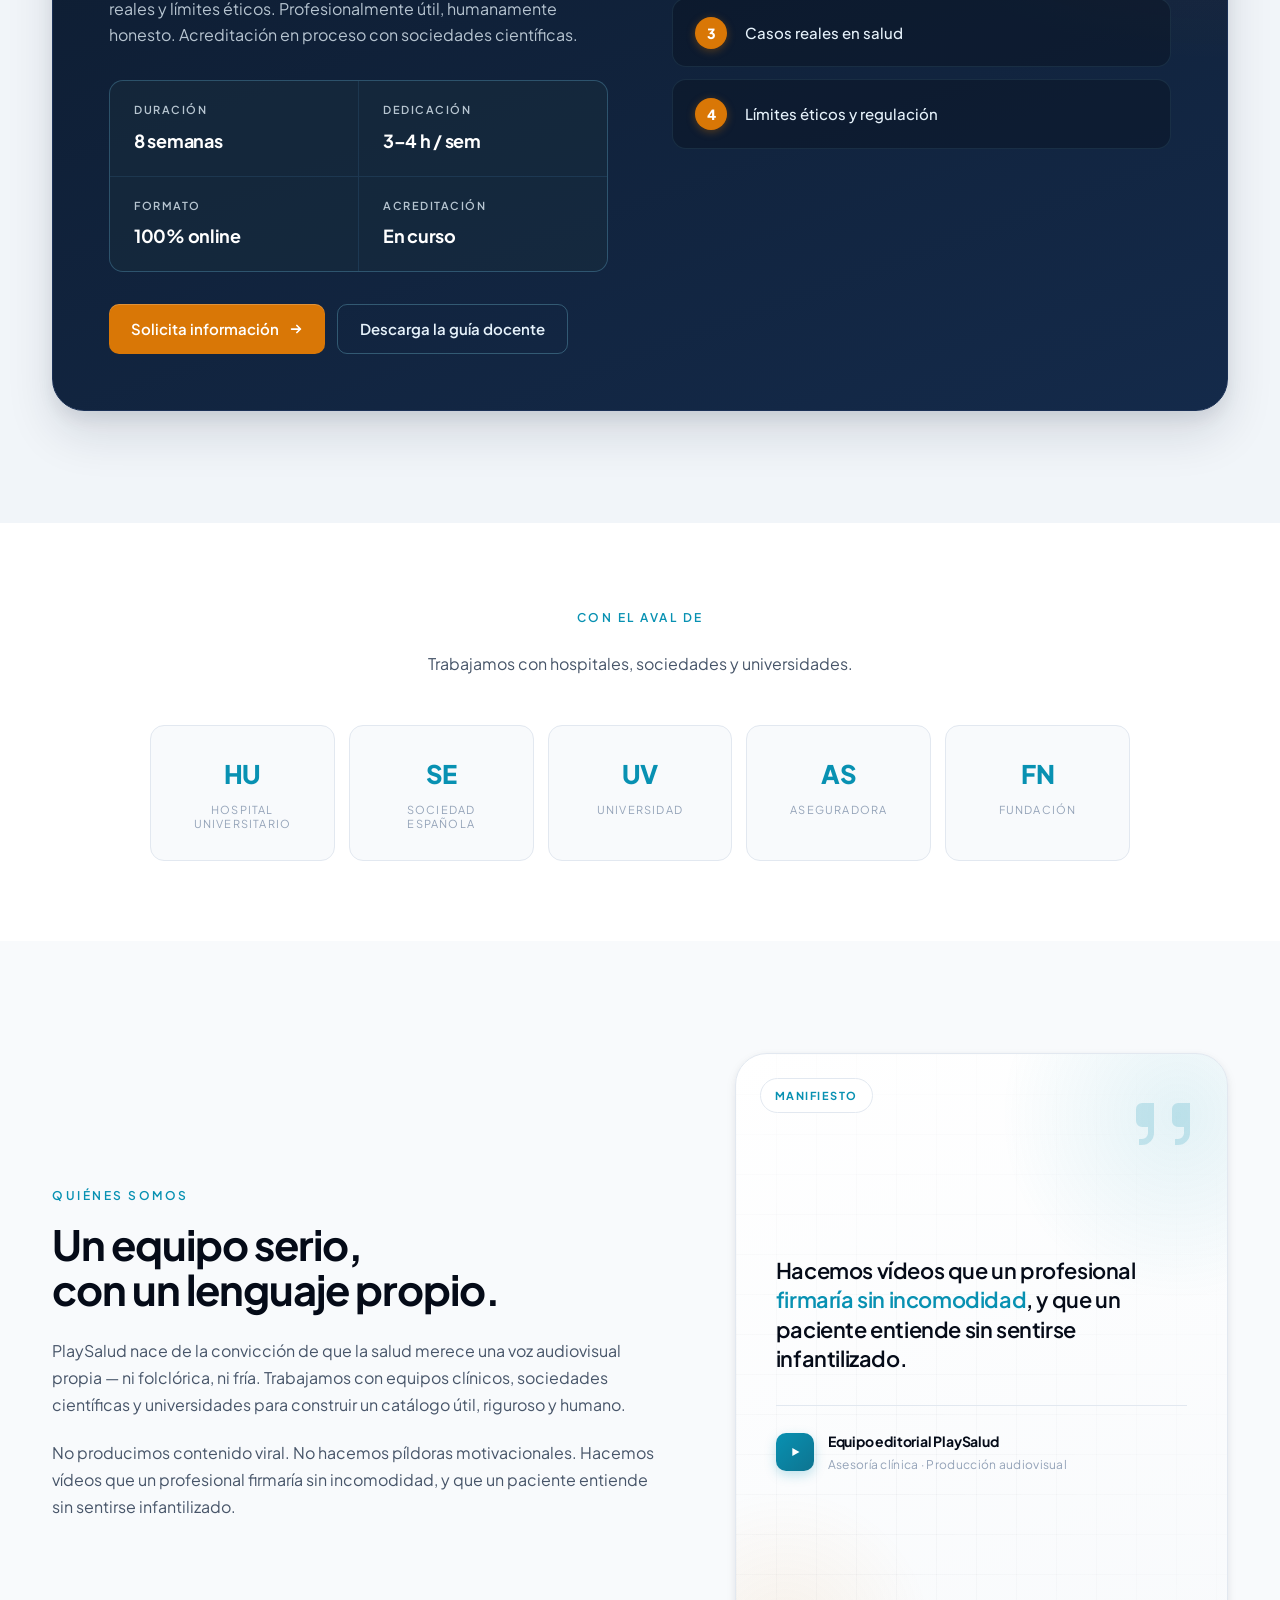
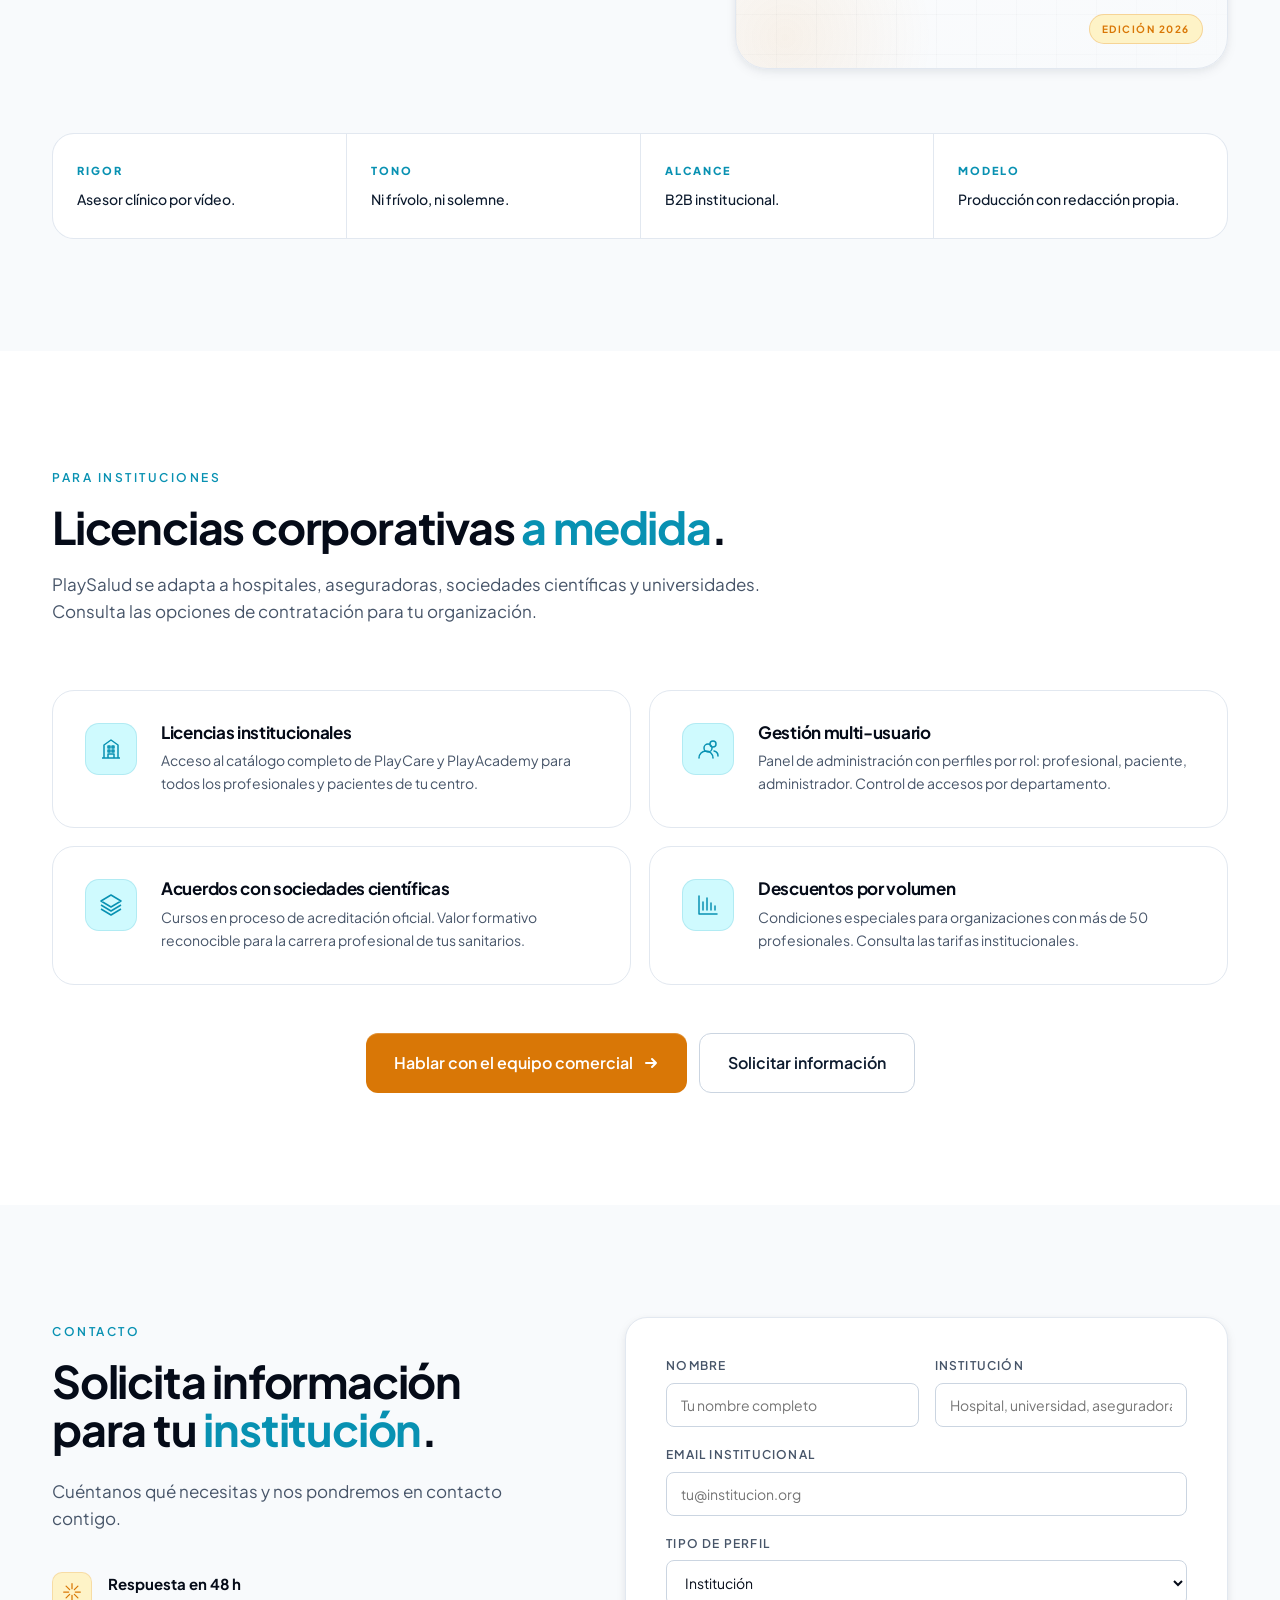
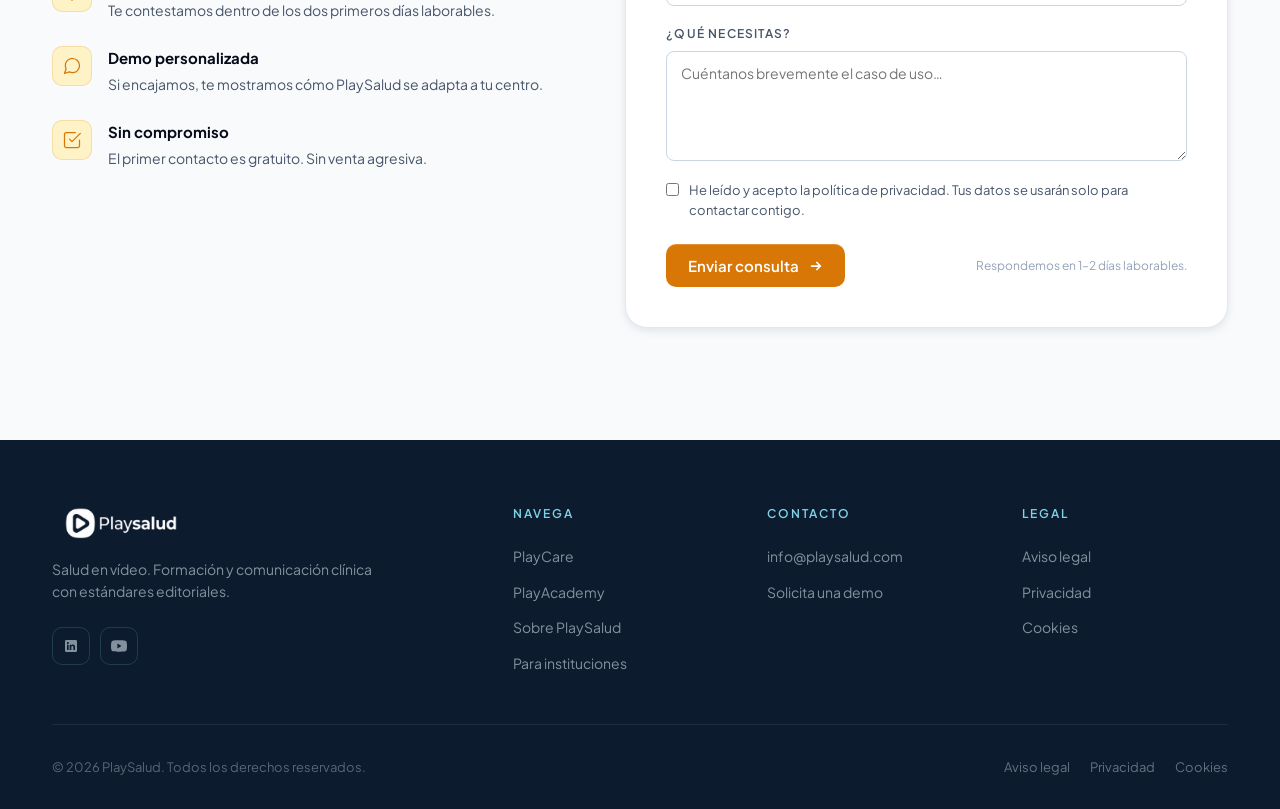
==== commit 0038a395: "fix(verticales): push CTAs to bottom for cross-card alignment" ====
--- a/index.html
+++ b/index.html
@@ -630,6 +630,9 @@
 
   .vert-content {
     padding: 2rem 2.25rem 2.25rem;
+    display: flex;
+    flex-direction: column;
+    flex: 1;
   }
   .vert-title {
     font-size: 1.6rem;
@@ -648,6 +651,7 @@
     display: flex;
     gap: 12px;
     flex-wrap: wrap;
+    margin-top: auto;
   }
 
   /* ============================================================
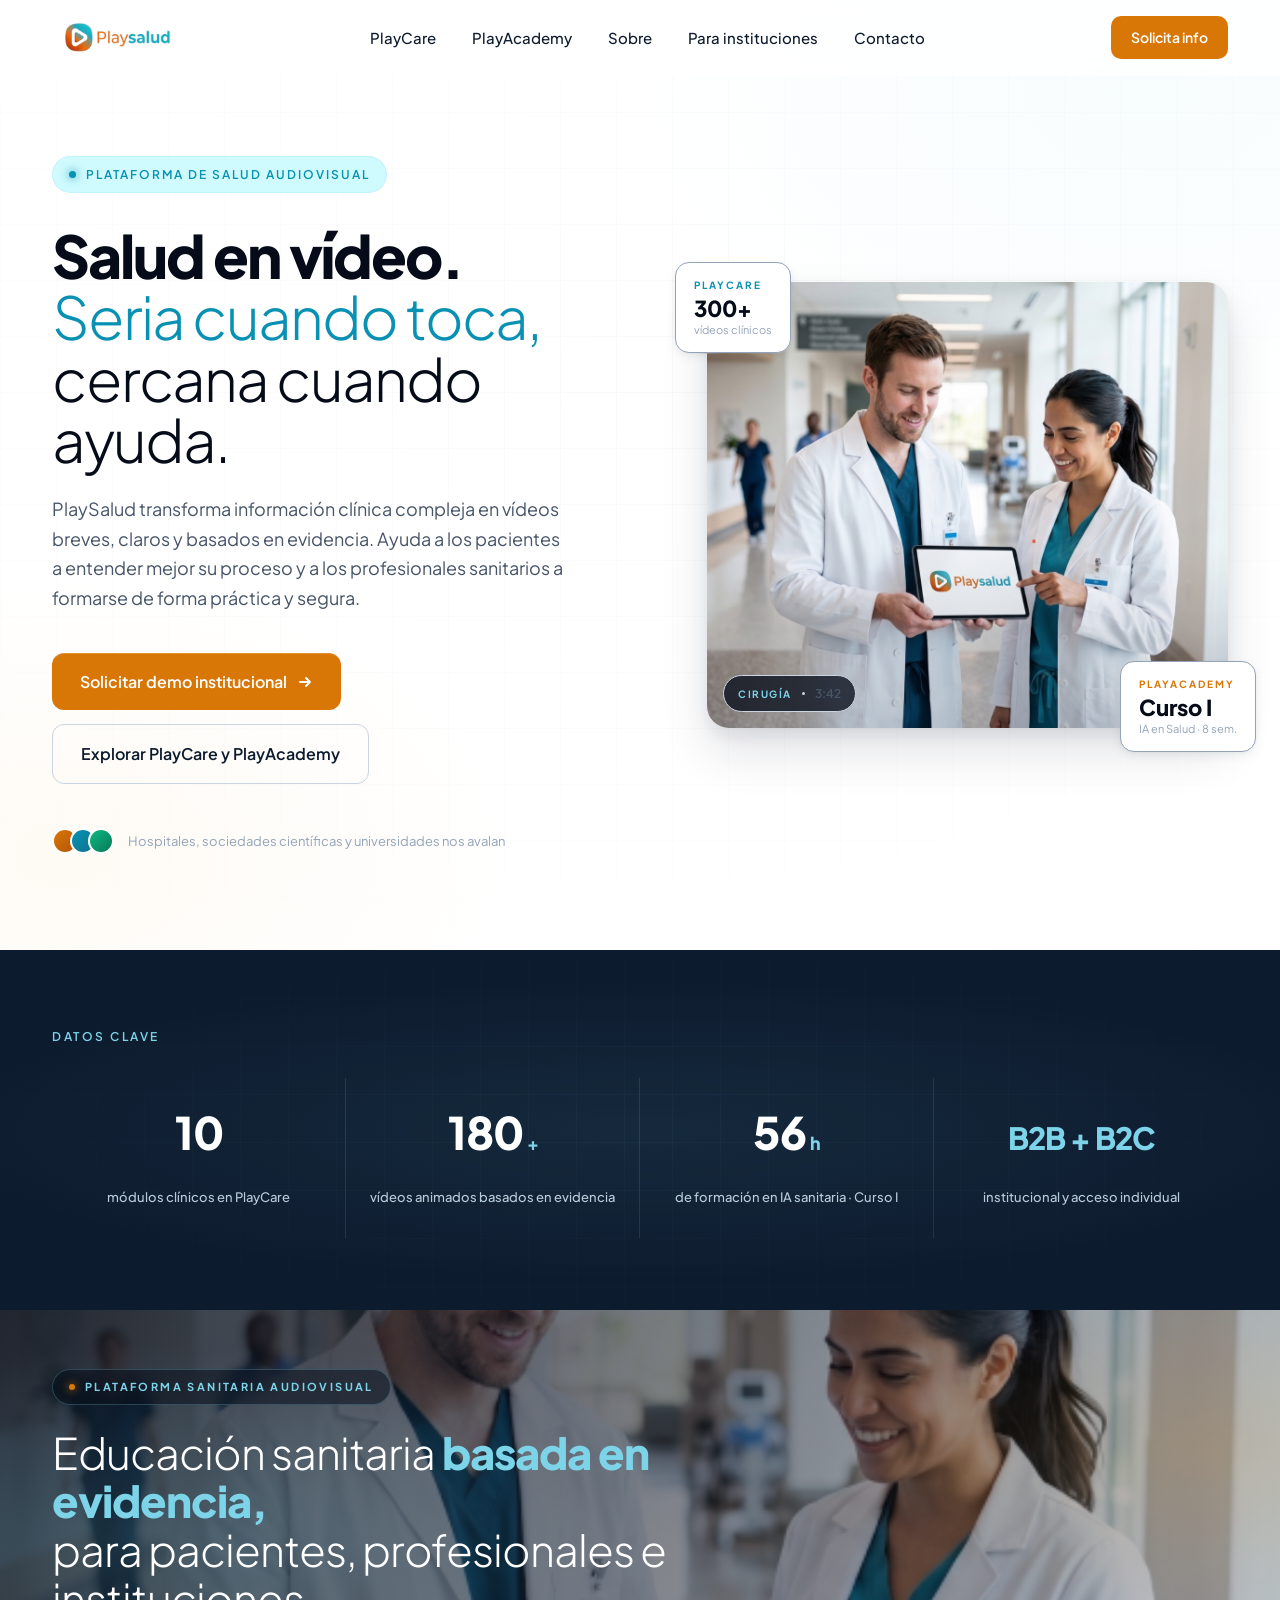
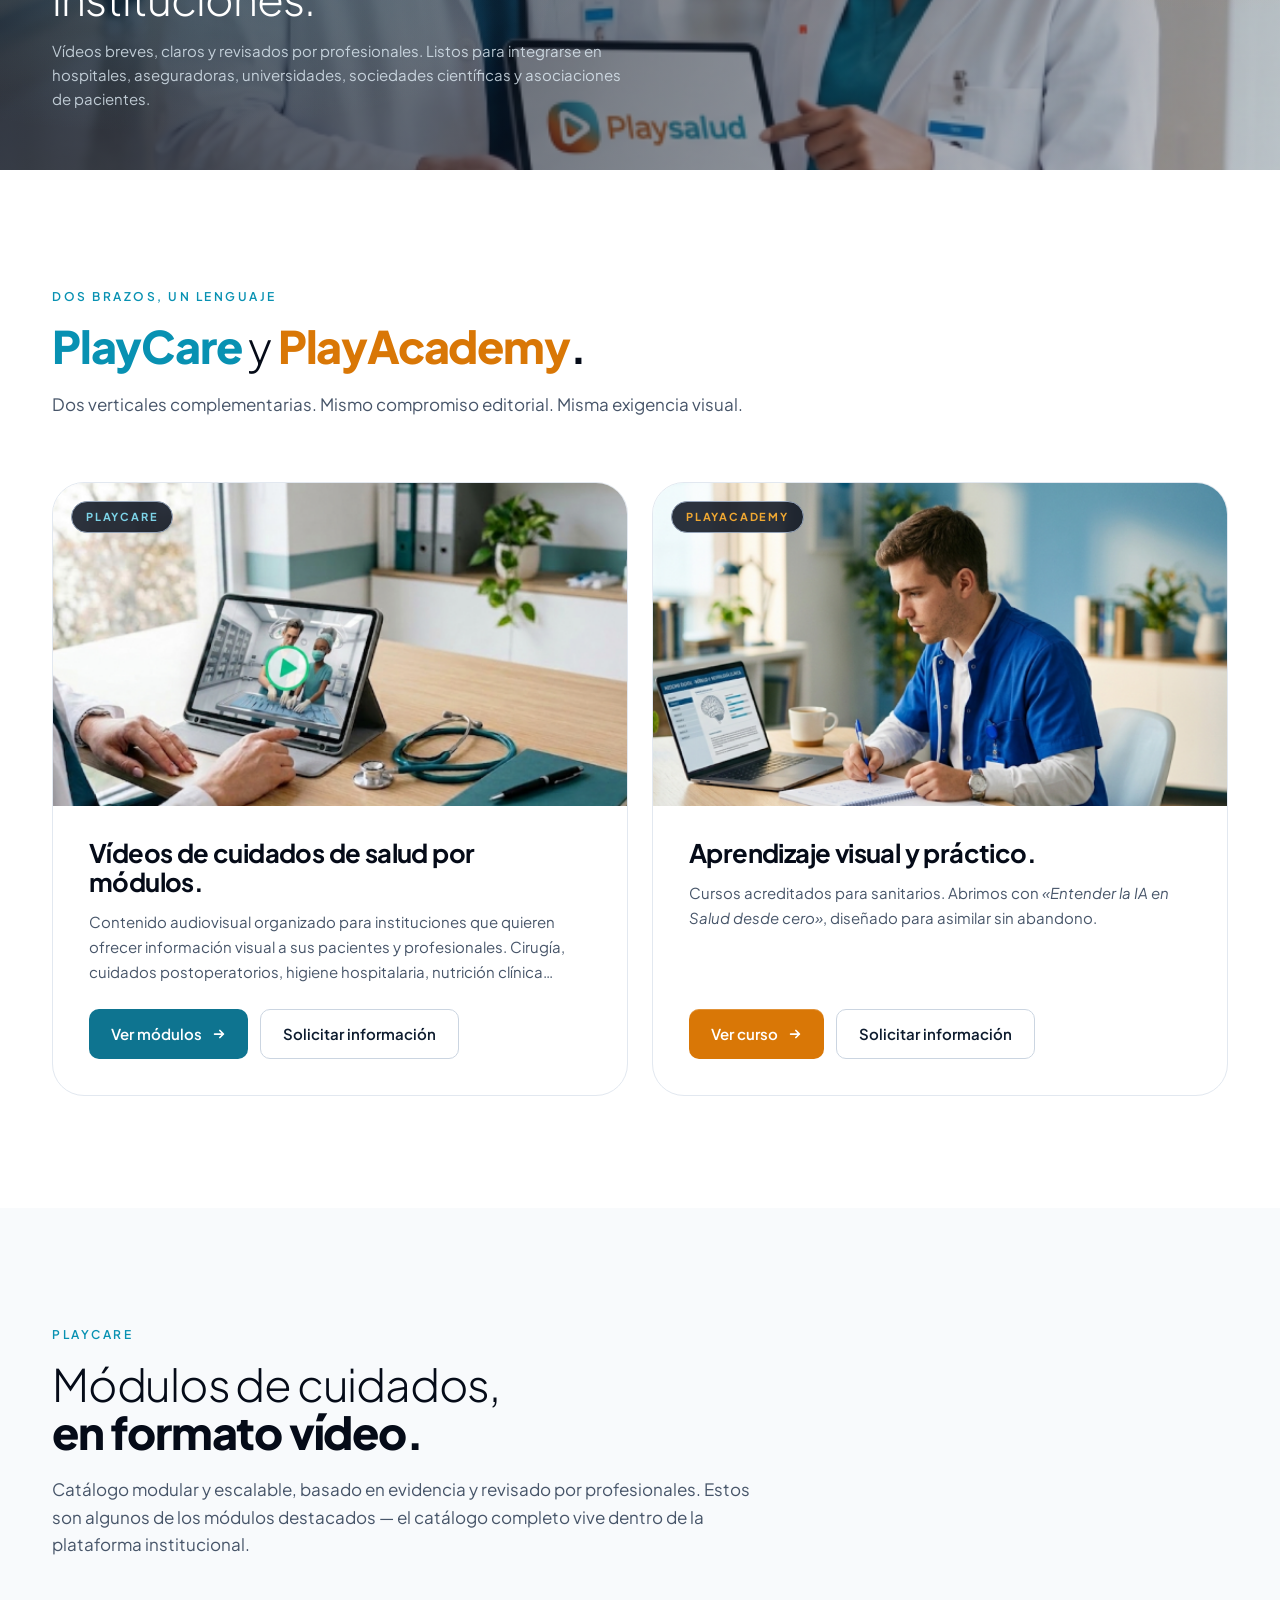
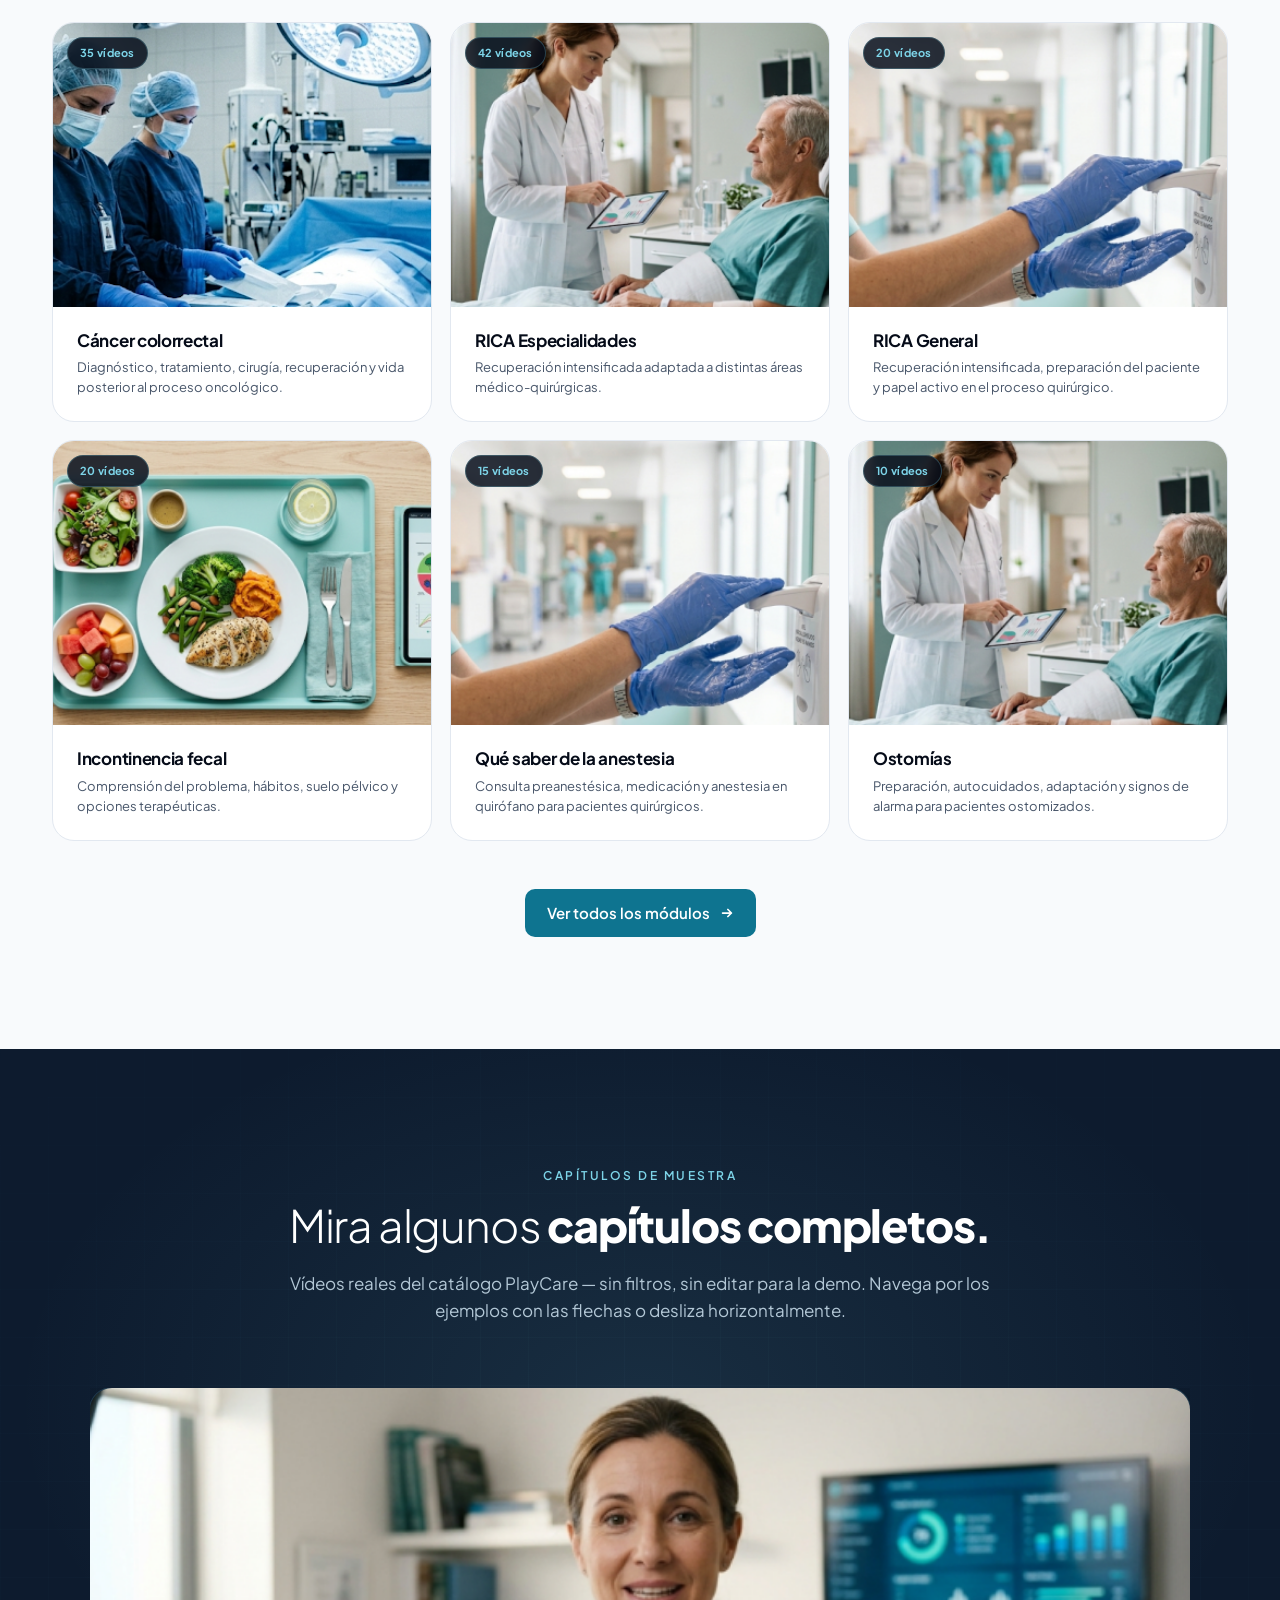
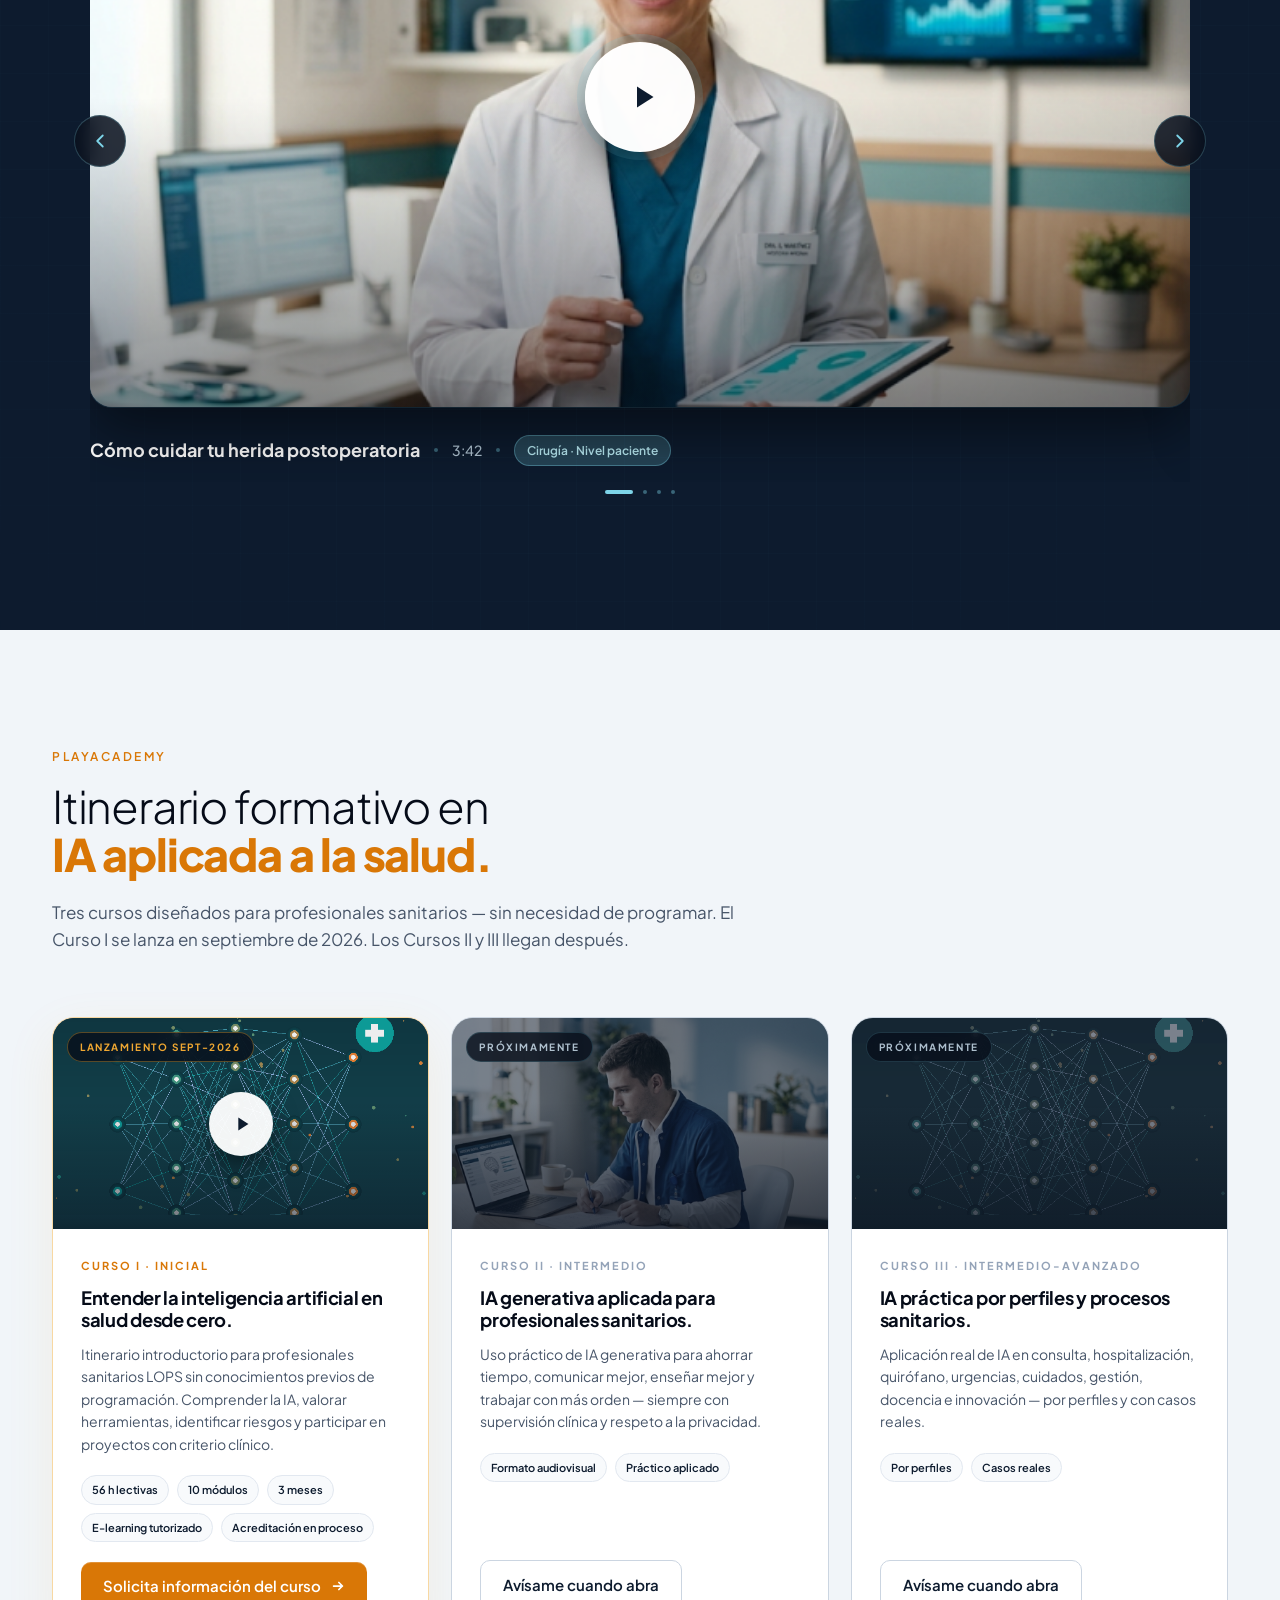
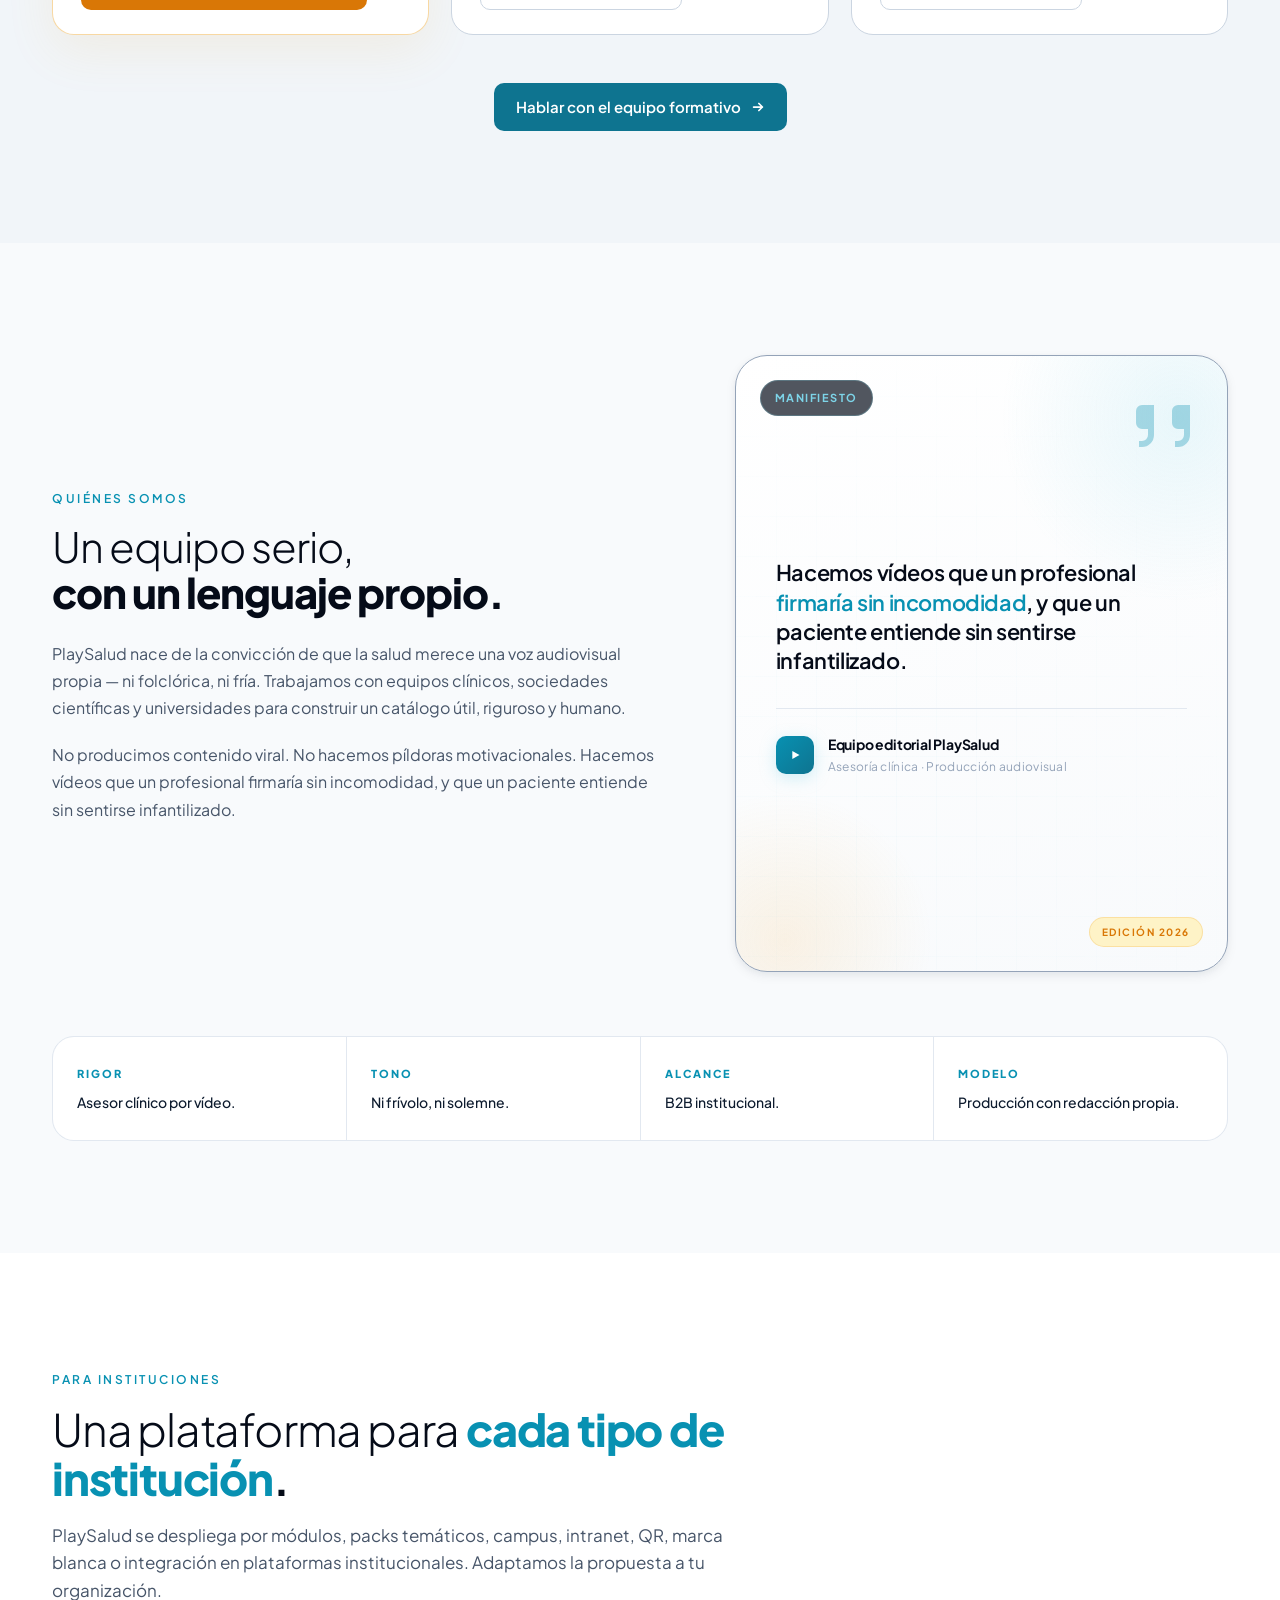
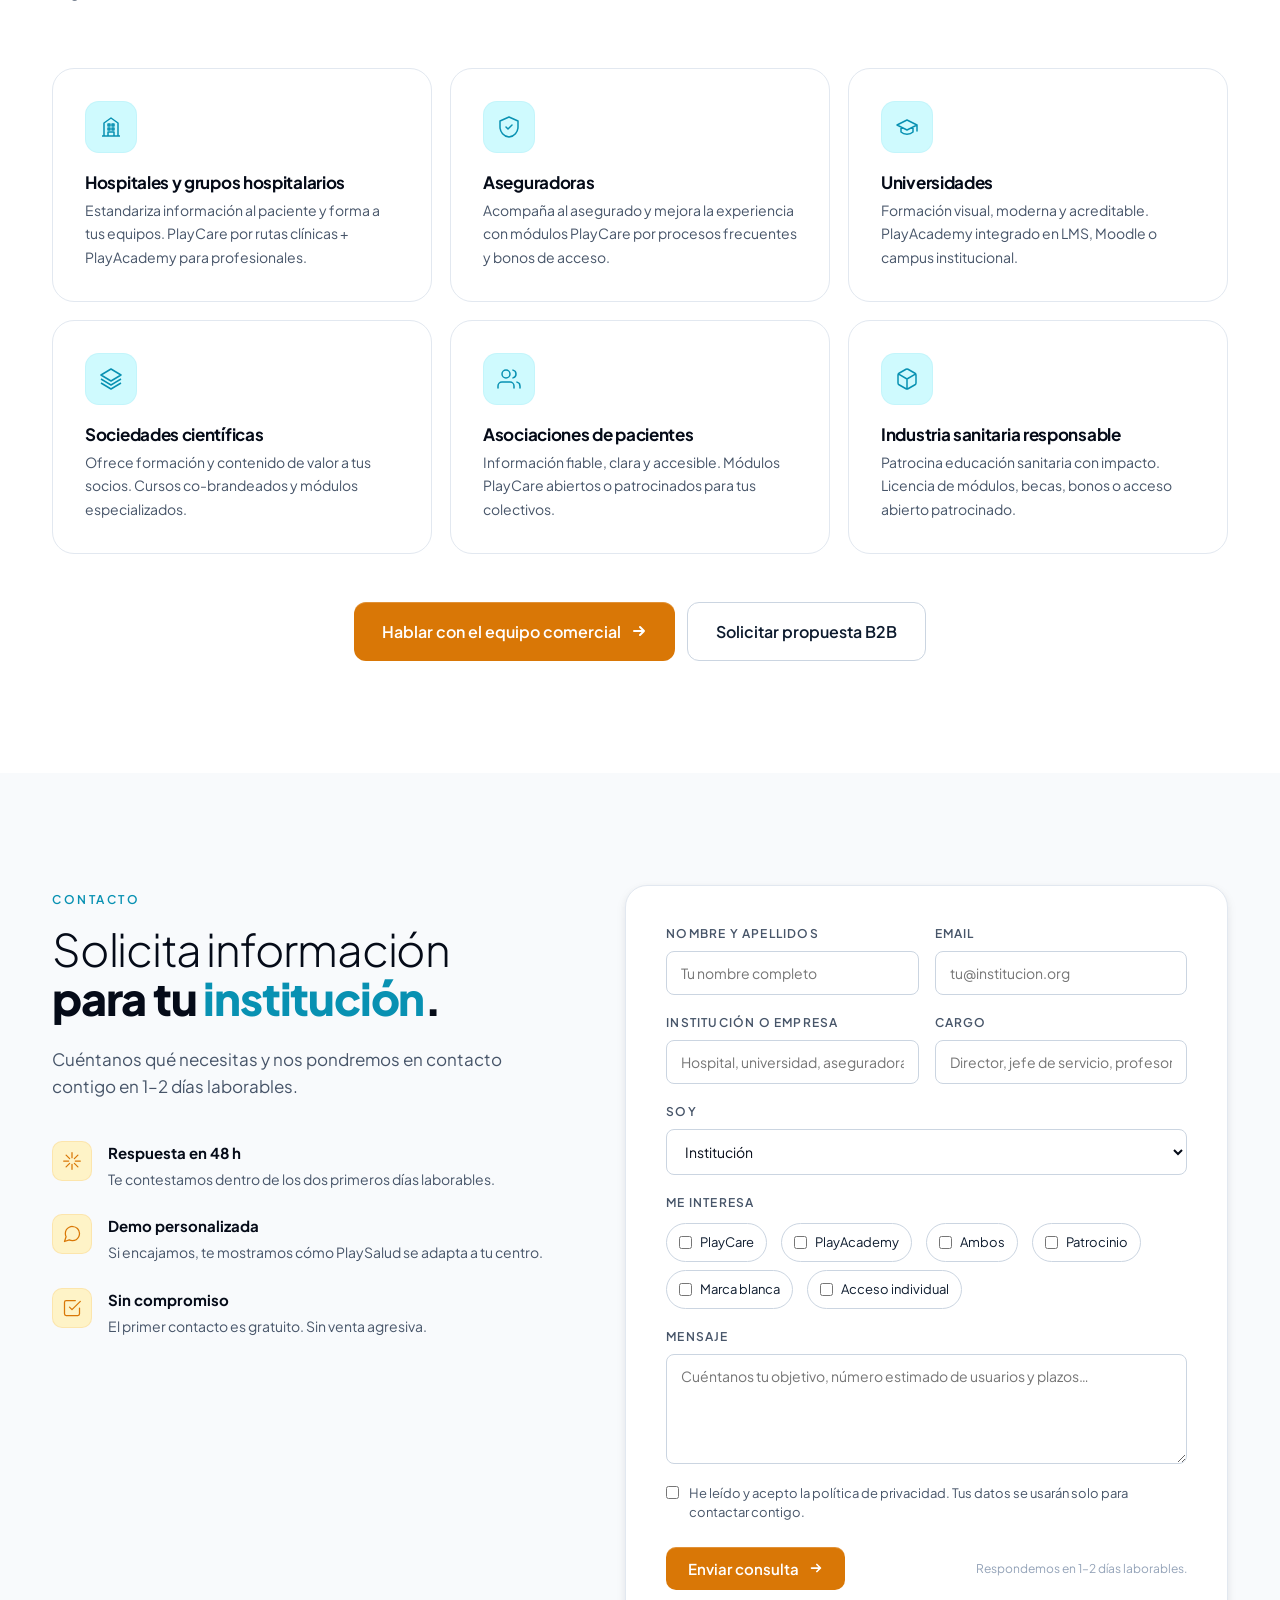
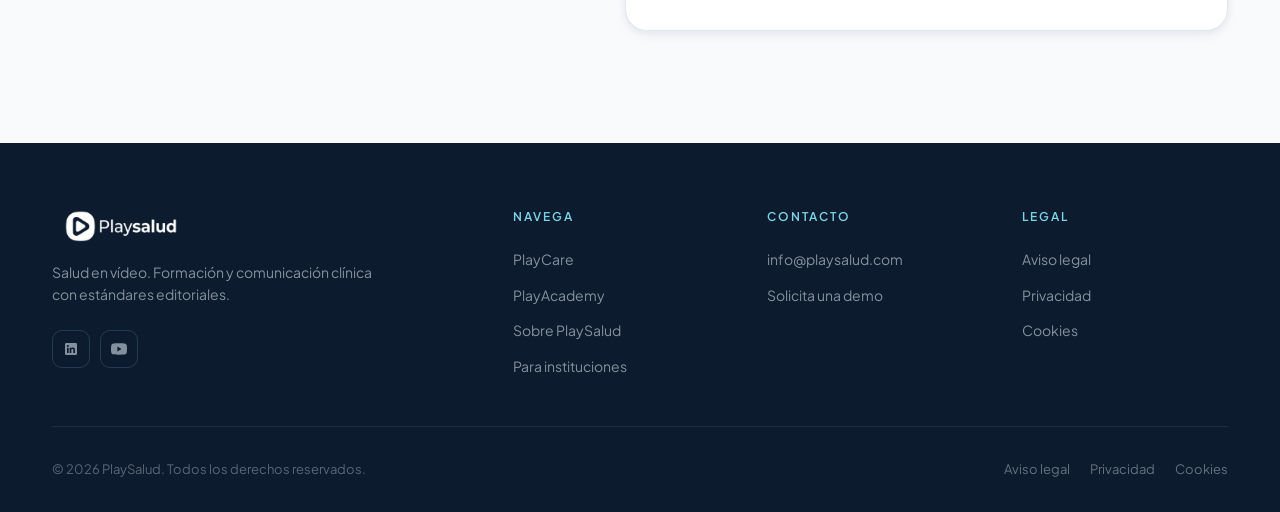
==== commit b88100f5: "feat(light): mirror dark changes from a40863b methodology — same structure, light palette Aplica la " ====
--- a/index.html
+++ b/index.html
@@ -21,11 +21,11 @@
     --bg-tinted:   #f1f5f9;
     --bg-deep:     #0d1b2e;        /* used only for ctas/inverted blocks */
 
-    /* Brand */
-    --sky:         #0891b2;        /* darker sky for white-bg contrast (was #7dd4e8) */
-    --sky-light:   #cffafe;        /* tag fills */
-    --sky-soft:    #67e8f9;        /* hover */
-    --orange:      #d97706;        /* darker orange for white-bg contrast */
+    /* Brand — darker for white-bg contrast */
+    --sky:         #0891b2;
+    --sky-light:   #cffafe;
+    --sky-soft:    #67e8f9;
+    --orange:      #d97706;
     --orange-light:#fef3c7;
     --orange-soft: #f59e0b;
 
@@ -108,6 +108,12 @@
     letter-spacing: -0.5px;
     font-weight: 700;
   }
+
+  /* Weight utilities — juego fino/negrita en titulares (feedback cliente 2026-05-06) */
+  .t-thin   { font-weight: 300; }
+  .t-light  { font-weight: 400; }
+  .t-medium { font-weight: 500; }
+  .t-bold   { font-weight: 800; }
 
   /* ============================================================
      NAV
@@ -126,10 +132,11 @@
     transition: background 0.25s, border-color 0.25s, box-shadow 0.25s;
   }
   nav.scrolled {
-    background: rgba(255,255,255,0.96);
+    background: rgba(255,255,255,0.92);
     border-bottom-color: var(--border-faint);
-    box-shadow: 0 1px 0 rgba(13,27,46,0.04);
-  }
+    box-shadow: 0 1px 0 rgba(13,27,46,0.05);
+  }
+  /* Logo image keeps its natural colors on white nav */
   .nav-inner {
     max-width: var(--maxw);
     width: 100%;
@@ -157,15 +164,15 @@
     list-style: none;
   }
   .nav-links a {
-    font-size: 14px;
+    font-size: 15px;
     font-weight: 500;
-    color: var(--text-dim);
-    padding: 8px 14px;
+    color: var(--text-main);
+    padding: 9px 16px;
     border-radius: 8px;
     transition: color 0.2s, background 0.2s;
   }
   .nav-links a:hover {
-    color: var(--text-main);
+    color: var(--sky);
     background: var(--bg-tinted);
   }
   .nav-cta {
@@ -222,11 +229,12 @@
   }
 
   .btn-sky {
+    background: #0e7490;
+    color: #ffffff;
+  }
+  .btn-sky:hover {
     background: var(--sky);
-    color: #ffffff;
-  }
-  .btn-sky:hover {
-    background: #0e7490;
+    color: var(--bg-deep);
     transform: translateY(-2px);
     box-shadow: var(--shadow-sky);
   }
@@ -292,8 +300,8 @@
   #hero {
     padding: calc(76px + 5rem) 0 6rem;
     background:
-      radial-gradient(ellipse 70% 60% at 90% 10%, rgba(8,145,178,0.06), transparent 60%),
-      radial-gradient(ellipse 60% 50% at 5% 90%, rgba(217,119,6,0.05), transparent 60%),
+      radial-gradient(ellipse 70% 60% at 90% 10%, rgba(125,212,232,0.06), transparent 60%),
+      radial-gradient(ellipse 60% 50% at 5% 90%, rgba(240,168,50,0.05), transparent 60%),
       var(--bg-base);
     overflow: hidden;
     position: relative;
@@ -329,7 +337,7 @@
     align-items: center;
     gap: 10px;
     background: var(--sky-light);
-    border: 1px solid rgba(8,145,178,0.18);
+    border: 1px solid rgba(125,212,232,0.18);
     color: var(--sky);
     font-size: 12px;
     font-weight: 600;
@@ -424,18 +432,18 @@
     display: flex;
     align-items: center;
     gap: 10px;
-    background: rgba(255,255,255,0.95);
+    background: rgba(8,15,28,0.78);
     backdrop-filter: blur(10px);
     padding: 8px 14px;
     border-radius: 100px;
-    border: 1px solid var(--border-faint);
+    border: 1px solid var(--border);
   }
   .hero-photo-meta-tag {
     font-size: 10px;
     font-weight: 700;
     text-transform: uppercase;
     letter-spacing: 1.5px;
-    color: var(--sky);
+    color: #7dd4e8; /* over navy semi-transparent meta */
   }
   .hero-photo-meta-dot {
     width: 3px; height: 3px;
@@ -451,11 +459,12 @@
   /* Floating cards */
   .float-card {
     position: absolute;
-    background: #ffffff;
-    border: 1px solid var(--border-faint);
+    background: var(--bg-card);
+    border: 1px solid var(--border-md);
     border-radius: 14px;
     padding: 14px 18px;
     box-shadow: var(--shadow-card);
+    backdrop-filter: blur(10px);
     z-index: 3;
   }
   .float-care {
@@ -575,6 +584,81 @@
   }
 
   /* ============================================================
+     BANNER FULL-WIDTH · S2B (entre stats y verticales)
+     ============================================================ */
+  #banner {
+    padding: 0;
+    background: var(--bg-base);
+    position: relative;
+    overflow: hidden;
+  }
+  .banner-strip {
+    position: relative;
+    width: 100%;
+    height: clamp(280px, 38vw, 460px);
+    background:
+      linear-gradient(110deg, rgba(8,15,28,0.85) 0%, rgba(8,15,28,0.55) 45%, rgba(8,15,28,0.20) 100%),
+      url('assets/hero.png') center / cover no-repeat;
+    display: flex;
+    align-items: center;
+  }
+  .banner-strip::after {
+    content: '';
+    position: absolute;
+    inset: 0;
+    background:
+      radial-gradient(ellipse 60% 70% at 12% 50%, rgba(125,212,232,0.18), transparent 60%),
+      radial-gradient(ellipse 50% 60% at 95% 30%, rgba(240,168,50,0.14), transparent 60%);
+    pointer-events: none;
+  }
+  .banner-inner {
+    position: relative;
+    z-index: 2;
+    max-width: var(--maxw);
+    width: 100%;
+    margin: 0 auto;
+    padding: 0 2rem;
+  }
+  .banner-eyebrow {
+    display: inline-flex;
+    align-items: center;
+    gap: 10px;
+    background: rgba(8,15,28,0.55);
+    border: 1px solid rgba(125,212,232,0.25);
+    color: #7dd4e8; /* hardcoded for navy banner readability on both themes */
+    font-size: 11px;
+    font-weight: 700;
+    text-transform: uppercase;
+    letter-spacing: 2.4px;
+    padding: 8px 16px;
+    border-radius: 100px;
+    margin-bottom: 1.5rem;
+    backdrop-filter: blur(8px);
+  }
+  .banner-eyebrow-dot {
+    width: 6px; height: 6px;
+    background: var(--orange);
+    border-radius: 50%;
+    box-shadow: 0 0 8px var(--orange);
+  }
+  .banner-title {
+    font-family: var(--font-display);
+    font-size: clamp(1.6rem, 3.4vw, 2.8rem);
+    line-height: 1.12;
+    letter-spacing: -1px;
+    max-width: 760px;
+    color: #ffffff;
+    margin-bottom: 1rem;
+  }
+  .banner-title .accent { color: #7dd4e8; /* hardcoded for navy banner readability */ }
+  .banner-sub {
+    font-size: 15px;
+    color: rgba(230,242,251,0.78);
+    max-width: 580px;
+    line-height: 1.6;
+  }
+
+  /* ============================================================
      VERTICALES · S3
      ============================================================ */
   #verticales { background: var(--bg-base); }
@@ -622,11 +706,12 @@
     padding: 6px 14px;
     border-radius: 100px;
     text-transform: uppercase;
-    background: rgba(255,255,255,0.95);
+    background: rgba(8,15,28,0.85);
+    border: 1px solid var(--border-md);
     backdrop-filter: blur(8px);
   }
-  .vert-photo-tag.care { color: var(--sky); }
-  .vert-photo-tag.academy { color: var(--orange); }
+  .vert-photo-tag.care { color: #7dd4e8; /* over navy semi-transparent */ }
+  .vert-photo-tag.academy { color: #f0a832; /* over navy semi-transparent */ }
 
   .vert-content {
     padding: 2rem 2.25rem 2.25rem;
@@ -661,7 +746,7 @@
 
   .modulos-grid {
     display: grid;
-    grid-template-columns: repeat(4, 1fr);
+    grid-template-columns: repeat(3, 1fr);
     gap: 18px;
     margin-bottom: 3rem;
   }
@@ -698,15 +783,15 @@
     position: absolute;
     top: 14px;
     left: 14px;
-    background: rgba(255,255,255,0.95);
-    color: var(--sky);
+    background: rgba(8,15,28,0.85);
+    color: #7dd4e8; /* over navy semi-transparent */
     font-size: 11px;
     font-weight: 700;
     padding: 6px 12px;
     border-radius: 100px;
+    border: 1px solid rgba(125,212,232,0.25);
     backdrop-filter: blur(6px);
     letter-spacing: 0.3px;
-    box-shadow: var(--shadow-soft);
   }
 
   .modulo-body { padding: 1.5rem; }
@@ -757,7 +842,73 @@
   #muestra .section-title .accent { color: #7dd4e8; }
   #muestra .eyebrow { color: #7dd4e8; }
 
-  .muestra-inner { max-width: 980px; margin: 0 auto; }
+  .muestra-inner { max-width: 1100px; margin: 0 auto; position: relative; }
+
+  /* Carrusel — feedback cliente 2026-05-06 #6 */
+  .muestra-carousel {
+    position: relative;
+    margin-bottom: 1.5rem;
+  }
+  .muestra-track {
+    display: flex;
+    gap: 1.5rem;
+    overflow-x: auto;
+    scroll-snap-type: x mandatory;
+    scroll-behavior: smooth;
+    padding-bottom: 1rem;
+    scrollbar-width: none;
+  }
+  .muestra-track::-webkit-scrollbar { display: none; }
+  .muestra-slide {
+    flex: 0 0 100%;
+    scroll-snap-align: center;
+    min-width: 0;
+  }
+  .muestra-arrow {
+    position: absolute;
+    top: 50%;
+    transform: translateY(-50%);
+    width: 52px; height: 52px;
+    border-radius: 50%;
+    background: rgba(8,15,28,0.85);
+    border: 1px solid rgba(125,212,232,0.25);
+    color: #7dd4e8; /* hardcoded for navy muestra-section readability on both themes */
+    display: grid;
+    place-items: center;
+    cursor: pointer;
+    z-index: 5;
+    transition: background 0.2s, border-color 0.2s, transform 0.18s;
+    backdrop-filter: blur(10px);
+  }
+  .muestra-arrow:hover {
+    background: #7dd4e8;
+    color: #0d1b2e;
+    border-color: #7dd4e8;
+    transform: translateY(-50%) scale(1.06);
+  }
+  .muestra-arrow.prev { left: -16px; }
+  .muestra-arrow.next { right: -16px; }
+  .muestra-arrow svg { width: 22px; height: 22px; }
+  .muestra-dots {
+    display: flex;
+    justify-content: center;
+    gap: 10px;
+    margin-top: 0.5rem;
+  }
+  .muestra-dot {
+    width: 9px; height: 9px;
+    border-radius: 50%;
+    background: rgba(125,212,232,0.25);
+    border: none;
+    cursor: pointer;
+    transition: background 0.2s, transform 0.2s, width 0.3s;
+  }
+  .muestra-dot.active {
+    background: #7dd4e8; /* hardcoded for navy bg */
+    width: 28px;
+    border-radius: 100px;
+  }
+
   .muestra-player {
     position: relative;
     aspect-ratio: 16 / 9;
@@ -838,17 +989,149 @@
   #muestra .section-subtitle { color: rgba(214,234,248,0.82); }
 
   /* ============================================================
-     ACADEMY CURSO I · S6 (block invertido para destacar)
+     ACADEMY CURSOS · S6 (3 tarjetas con datos reales)
      ============================================================ */
   #curso {
     background: var(--bg-tinted);
   }
+  .cursos-grid {
+    display: grid;
+    grid-template-columns: repeat(3, 1fr);
+    gap: 22px;
+    margin-bottom: 3rem;
+  }
+  .curso-mini {
+    background: var(--bg-card);
+    border: 1px solid var(--border);
+    border-radius: var(--radius-lg);
+    overflow: hidden;
+    display: flex;
+    flex-direction: column;
+    transition: transform 0.25s, border-color 0.25s, box-shadow 0.25s;
+    position: relative;
+  }
+  .curso-mini.featured {
+    border-color: rgba(240,168,50,0.45);
+    box-shadow: 0 16px 48px rgba(240,168,50,0.10);
+  }
+  .curso-mini:hover {
+    transform: translateY(-4px);
+    border-color: var(--border-strong);
+    box-shadow: var(--shadow-card);
+  }
+  .curso-mini-video {
+    position: relative;
+    aspect-ratio: 16 / 9;
+    overflow: hidden;
+    background: var(--bg-deep);
+    cursor: pointer;
+  }
+  .curso-mini-video img {
+    width: 100%; height: 100%;
+    object-fit: cover;
+    opacity: 0.92;
+    transition: transform 0.5s, opacity 0.3s;
+  }
+  .curso-mini-video::after {
+    content: '';
+    position: absolute;
+    inset: 0;
+    background: linear-gradient(180deg, transparent 40%, rgba(8,15,28,0.55));
+    pointer-events: none;
+  }
+  .curso-mini:hover .curso-mini-video img { transform: scale(1.04); opacity: 1; }
+  .curso-mini-play {
+    position: absolute;
+    top: 50%; left: 50%;
+    transform: translate(-50%, -50%);
+    width: 64px; height: 64px;
+    border-radius: 50%;
+    background: rgba(255,255,255,0.95);
+    display: grid;
+    place-items: center;
+    box-shadow: 0 8px 24px rgba(0,0,0,0.5);
+    z-index: 2;
+    transition: transform 0.2s;
+  }
+  .curso-mini-video:hover .curso-mini-play { transform: translate(-50%, -50%) scale(1.08); }
+  .curso-mini-play svg { width: 22px; height: 22px; color: var(--bg-deep); margin-left: 3px; }
+  .curso-mini-status {
+    position: absolute;
+    top: 14px; left: 14px;
+    z-index: 3;
+    background: rgba(8,15,28,0.82);
+    border: 1px solid rgba(240,168,50,0.35);
+    backdrop-filter: blur(8px);
+    color: #f0a832; /* over navy semi-transparent */
+    font-size: 10px;
+    font-weight: 700;
+    padding: 6px 12px;
+    border-radius: 100px;
+    letter-spacing: 1.6px;
+    text-transform: uppercase;
+  }
+  .curso-mini-status.upcoming {
+    color: rgba(214,234,248,0.8);
+    border-color: rgba(125,212,232,0.18);
+  }
+  .curso-mini-body {
+    padding: 1.75rem 1.75rem 1.5rem;
+    display: flex;
+    flex-direction: column;
+    flex: 1;
+  }
+  .curso-mini-tag {
+    font-family: var(--font-body);
+    font-size: 11px;
+    font-weight: 700;
+    color: var(--orange);
+    letter-spacing: 2px;
+    text-transform: uppercase;
+    margin-bottom: 0.75rem;
+  }
+  .curso-mini.upcoming .curso-mini-tag { color: var(--text-mute); }
+  .curso-mini-title {
+    font-family: var(--font-display);
+    font-size: 1.15rem;
+    font-weight: 700;
+    color: var(--text-strong);
+    line-height: 1.2;
+    letter-spacing: -0.3px;
+    margin-bottom: 0.75rem;
+  }
+  .curso-mini-desc {
+    font-size: 14px;
+    color: var(--text-dim);
+    line-height: 1.6;
+    margin-bottom: 1.25rem;
+  }
+  .curso-mini-meta {
+    display: flex;
+    flex-wrap: wrap;
+    gap: 8px;
+    margin-bottom: 1.25rem;
+  }
+  .curso-mini-chip {
+    font-size: 11px;
+    font-weight: 600;
+    color: var(--text-main);
+    background: var(--bg-soft);
+    border: 1px solid var(--border-faint);
+    padding: 5px 10px;
+    border-radius: 100px;
+  }
+  .curso-mini-cta {
+    margin-top: auto;
+  }
+  .curso-mini.upcoming .curso-mini-video img { opacity: 0.45; filter: grayscale(0.5); }
+  .curso-mini.upcoming .curso-mini-play { display: none; }
   .curso-card {
     background:
-      radial-gradient(ellipse 60% 80% at 100% 0%, rgba(217,119,6,0.10), transparent 60%),
-      linear-gradient(160deg, var(--bg-deep) 0%, #142a4a 100%);
-    color: var(--text-on-dark);
-    border: 1px solid #1a3055;
+      radial-gradient(ellipse 60% 80% at 100% 0%, rgba(240,168,50,0.18), transparent 60%),
+      radial-gradient(ellipse 40% 60% at 0% 100%, rgba(125,212,232,0.10), transparent 60%),
+      linear-gradient(160deg, var(--bg-card) 0%, #1a3055 100%);
+    color: var(--text-main);
+    border: 1px solid var(--border-md);
     border-radius: var(--radius-xl);
     padding: 3.5rem;
     display: grid;
@@ -862,9 +1145,9 @@
     font-weight: 700;
     letter-spacing: 2px;
     text-transform: uppercase;
-    background: rgba(217,119,6,0.18);
-    color: #fbbf24;
-    border: 1px solid rgba(217,119,6,0.32);
+    background: var(--orange-light);
+    color: var(--orange);
+    border: 1px solid rgba(240,168,50,0.32);
     padding: 6px 14px;
     border-radius: 100px;
     margin-bottom: 1.5rem;
@@ -873,12 +1156,12 @@
     font-size: 1.95rem;
     line-height: 1.1;
     letter-spacing: -0.8px;
-    color: #ffffff;
+    color: var(--text-strong);
     margin-bottom: 1.25rem;
   }
   .curso-desc {
     font-size: 16px;
-    color: rgba(230,242,251,0.78);
+    color: rgba(230,242,251,0.82);
     line-height: 1.65;
     margin-bottom: 2rem;
   }
@@ -886,14 +1169,14 @@
     display: grid;
     grid-template-columns: 1fr 1fr;
     gap: 1px;
-    background: rgba(125,212,232,0.12);
-    border: 1px solid rgba(125,212,232,0.18);
+    background: var(--border);
+    border: 1px solid var(--border);
     border-radius: var(--radius-md);
     overflow: hidden;
     margin-bottom: 2rem;
   }
   .curso-meta-item {
-    background: rgba(8,15,28,0.4);
+    background: rgba(8,15,28,0.55);
     padding: 1.25rem 1.5rem;
   }
   .curso-meta-label {
@@ -908,7 +1191,7 @@
     font-family: var(--font-display);
     font-size: 18px;
     font-weight: 700;
-    color: #ffffff;
+    color: var(--text-strong);
     letter-spacing: -0.3px;
   }
   .curso-cta-row {
@@ -923,7 +1206,7 @@
     font-weight: 600;
     text-transform: uppercase;
     letter-spacing: 2px;
-    color: #fbbf24;
+    color: var(--orange);
     margin-bottom: 1.5rem;
   }
   .curso-lessons {
@@ -933,8 +1216,8 @@
     gap: 12px;
   }
   .curso-lesson {
-    background: rgba(8,15,28,0.4);
-    border: 1px solid rgba(125,212,232,0.10);
+    background: rgba(8,15,28,0.55);
+    border: 1px solid var(--border-faint);
     border-radius: var(--radius-md);
     padding: 1.1rem 1.4rem;
     display: flex;
@@ -943,26 +1226,26 @@
     transition: border-color 0.2s, background 0.2s;
   }
   .curso-lesson:hover {
-    border-color: rgba(125,212,232,0.22);
-    background: rgba(125,212,232,0.05);
+    border-color: var(--border-md);
+    background: rgba(125,212,232,0.06);
   }
   .curso-lesson-num {
     font-family: var(--font-display);
     font-size: 14px;
     font-weight: 800;
-    color: #ffffff;
+    color: var(--bg-deep);
     width: 32px; height: 32px;
     border-radius: 50%;
     background: var(--orange);
-    border: 1px solid rgba(217,119,6,0.45);
+    border: 1px solid rgba(240,168,50,0.45);
     display: grid;
     place-items: center;
     flex-shrink: 0;
-    box-shadow: 0 2px 8px rgba(217,119,6,0.35);
+    box-shadow: 0 2px 12px rgba(240,168,50,0.4);
   }
   .curso-lesson-text {
     font-size: 15px;
-    color: #e6f2fb;
+    color: var(--text-main);
     font-weight: 500;
   }
 
@@ -1044,10 +1327,10 @@
     position: relative;
     box-shadow: var(--shadow-card);
     background:
-      radial-gradient(ellipse 60% 50% at 90% 10%, rgba(8,145,178,0.10), transparent 60%),
-      radial-gradient(ellipse 50% 40% at 10% 95%, rgba(217,119,6,0.08), transparent 60%),
-      linear-gradient(160deg, #ffffff 0%, var(--bg-soft) 100%);
-    border: 1px solid var(--border-faint);
+      radial-gradient(ellipse 60% 50% at 90% 10%, rgba(125,212,232,0.16), transparent 60%),
+      radial-gradient(ellipse 50% 40% at 10% 95%, rgba(240,168,50,0.12), transparent 60%),
+      linear-gradient(160deg, var(--bg-card) 0%, var(--bg-soft) 100%);
+    border: 1px solid var(--border-md);
     display: flex;
     flex-direction: column;
     justify-content: center;
@@ -1059,8 +1342,8 @@
     position: absolute;
     inset: 0;
     background-image:
-      linear-gradient(rgba(13,27,46,0.03) 1px, transparent 1px),
-      linear-gradient(90deg, rgba(13,27,46,0.03) 1px, transparent 1px);
+      linear-gradient(rgba(125,212,232,0.04) 1px, transparent 1px),
+      linear-gradient(90deg, rgba(125,212,232,0.04) 1px, transparent 1px);
     background-size: 40px 40px;
     mask-image: radial-gradient(ellipse 90% 90% at 30% 70%, black, transparent);
     -webkit-mask-image: radial-gradient(ellipse 90% 90% at 30% 70%, black, transparent);
@@ -1072,7 +1355,7 @@
     top: 28px; right: 28px;
     width: 72px; height: 72px;
     color: var(--sky);
-    opacity: 0.18;
+    opacity: 0.32;
     z-index: 1;
   }
   .about-quote {
@@ -1102,12 +1385,12 @@
   .about-signature-mark {
     width: 38px; height: 38px;
     border-radius: 10px;
-    background: linear-gradient(135deg, var(--sky), var(--sky-deep, #0e7490));
+    background: linear-gradient(135deg, var(--sky), #0e7490);
     display: grid;
     place-items: center;
-    color: #ffffff;
+    color: var(--bg-deep);
     flex-shrink: 0;
-    box-shadow: 0 4px 12px rgba(8,145,178,0.25);
+    box-shadow: 0 4px 16px rgba(125,212,232,0.35);
   }
   .about-signature-name {
     font-family: var(--font-display);
@@ -1127,7 +1410,7 @@
     bottom: 24px; right: 24px;
     z-index: 2;
     background: var(--orange-light);
-    border: 1px solid rgba(217,119,6,0.25);
+    border: 1px solid rgba(240,168,50,0.25);
     color: var(--orange);
     font-size: 10px;
     font-weight: 700;
@@ -1139,14 +1422,14 @@
   .about-visual-tag {
     position: absolute;
     top: 24px; left: 24px;
-    background: rgba(255,255,255,0.95);
+    background: rgba(8,15,28,0.7);
     backdrop-filter: blur(10px);
     padding: 8px 14px;
     border-radius: 100px;
-    border: 1px solid var(--border-faint);
+    border: 1px solid rgba(125,212,232,0.25);
     font-size: 11px;
     font-weight: 700;
-    color: var(--sky);
+    color: #7dd4e8; /* hardcoded for navy semi-transparent badge */
     letter-spacing: 1.5px;
     text-transform: uppercase;
     z-index: 3;
@@ -1182,13 +1465,13 @@
   }
 
   /* ============================================================
-     INSTITUCIONES · S9
+     INSTITUCIONES · S9 — segmentado por tipo de cliente
      ============================================================ */
   #instituciones { background: var(--bg-base); }
 
   .inst-grid {
     display: grid;
-    grid-template-columns: repeat(2, 1fr);
+    grid-template-columns: repeat(3, 1fr);
     gap: 18px;
   }
   .inst-card {
@@ -1197,7 +1480,8 @@
     border-radius: var(--radius-lg);
     padding: 2rem;
     display: flex;
-    gap: 1.5rem;
+    flex-direction: column;
+    gap: 1.25rem;
     align-items: flex-start;
     transition: border-color 0.25s, transform 0.25s, box-shadow 0.25s;
   }
@@ -1211,7 +1495,7 @@
     width: 52px; height: 52px;
     border-radius: var(--radius-md);
     background: var(--sky-light);
-    border: 1px solid rgba(8,145,178,0.15);
+    border: 1px solid rgba(125,212,232,0.15);
     display: grid;
     place-items: center;
     color: var(--sky);
@@ -1301,7 +1585,7 @@
   .form-textarea:focus {
     outline: none;
     border-color: var(--sky);
-    box-shadow: 0 0 0 3px rgba(8,145,178,0.15);
+    box-shadow: 0 0 0 3px rgba(125,212,232,0.15);
   }
   .form-textarea {
     min-height: 110px;
@@ -1328,6 +1612,32 @@
     font-size: 12px;
     color: var(--text-mute);
   }
+  .form-multi {
+    display: flex;
+    flex-wrap: wrap;
+    gap: 8px 14px;
+    margin-top: 4px;
+  }
+  .form-multi-opt {
+    display: inline-flex;
+    align-items: center;
+    gap: 8px;
+    font-size: 13px;
+    color: var(--text-main);
+    background: var(--bg-base);
+    border: 1px solid var(--border);
+    padding: 8px 12px;
+    border-radius: 100px;
+    cursor: pointer;
+    transition: border-color 0.2s, background 0.2s;
+  }
+  .form-multi-opt:hover { border-color: var(--border-md); }
+  .form-multi-opt input { accent-color: var(--sky); }
+  .form-multi-opt:has(input:checked) {
+    background: var(--sky-light);
+    border-color: var(--sky);
+    color: var(--sky);
+  }
 
   .contacto-side .section-title { margin-bottom: 1.5rem; }
   .contacto-features {
@@ -1345,7 +1655,7 @@
     width: 40px; height: 40px;
     border-radius: 10px;
     background: var(--orange-light);
-    border: 1px solid rgba(217,119,6,0.18);
+    border: 1px solid rgba(240,168,50,0.18);
     display: grid;
     place-items: center;
     color: var(--orange);
@@ -1381,7 +1691,7 @@
   }
   .footer-brand .logo img {
     height: 38px;
-    filter: brightness(0) invert(1);
+    filter: brightness(0) invert(1); /* footer keeps navy bg, so logo is inverted to white */
   }
   .footer-tagline {
     font-size: 14px;
@@ -1469,8 +1779,12 @@
   @media (max-width: 1080px) {
     .hero-inner { gap: 3rem; }
     .modulos-grid { grid-template-columns: repeat(2, 1fr); }
+    .cursos-grid { grid-template-columns: 1fr; }
+    .inst-grid { grid-template-columns: repeat(2, 1fr); }
     .curso-card { gap: 3rem; padding: 2.5rem; }
     .aval-grid { grid-template-columns: repeat(3, 1fr); }
+    .muestra-arrow.prev { left: 8px; }
+    .muestra-arrow.next { right: 8px; }
   }
 
   @media (max-width: 880px) {
@@ -1491,6 +1805,8 @@
     .inst-grid { grid-template-columns: 1fr; }
     .contacto-grid { grid-template-columns: 1fr; gap: 3rem; }
     .footer-grid { grid-template-columns: 1fr 1fr; gap: 2rem; }
+    .banner-strip { height: clamp(240px, 60vw, 360px); }
+    .banner-title { font-size: clamp(1.4rem, 5.5vw, 2rem); }
   }
 
   @media (max-width: 560px) {
@@ -1538,19 +1854,19 @@
         Plataforma de salud audiovisual
       </div>
       <h1 class="hero-title">
-        Salud en vídeo. <br>
-        <span class="accent">Seria cuando toca,</span><br>
-        cercana cuando ayuda.
+        <span class="t-bold">Salud en vídeo.</span> <br>
+        <span class="t-thin accent">Seria cuando toca,</span><br>
+        <span class="t-thin">cercana cuando ayuda.</span>
       </h1>
       <p class="hero-subtitle">
-        PlaySalud reúne cientos de vídeos de cuidados de salud y formación sanitaria en IA, diseñados para instituciones, profesionales y pacientes.
+        PlaySalud transforma información clínica compleja en vídeos breves, claros y basados en evidencia. Ayuda a los pacientes a entender mejor su proceso y a los profesionales sanitarios a formarse de forma práctica y segura.
       </p>
       <div class="hero-ctas">
-        <a href="#verticales" class="btn btn-primary btn-lg">
-          Descubre PlayCare
+        <a href="#contacto" class="btn btn-primary btn-lg">
+          Solicitar demo institucional
           <svg width="16" height="16" viewBox="0 0 16 16" fill="none"><path d="M3 8h10m-4-4l4 4-4 4" stroke="currentColor" stroke-width="2" stroke-linecap="round" stroke-linejoin="round"/></svg>
         </a>
-        <a href="#curso" class="btn btn-ghost btn-lg">Cursos PlayAcademy</a>
+        <a href="#verticales" class="btn btn-ghost btn-lg">Explorar PlayCare y PlayAcademy</a>
       </div>
       <div class="hero-trust">
         <div class="hero-trust-dots" aria-hidden="true">
@@ -1594,21 +1910,38 @@
     <div class="stats-eyebrow eyebrow">Datos clave</div>
     <div class="stats-grid">
       <div class="stat reveal">
-        <div class="stat-value">300<span class="small">+</span></div>
-        <div class="stat-label">vídeos de salud</div>
+        <div class="stat-value">10</div>
+        <div class="stat-label">módulos clínicos en PlayCare</div>
       </div>
       <div class="stat reveal">
-        <div class="stat-value">2</div>
-        <div class="stat-label">verticales complementarias</div>
+        <div class="stat-value">180<span class="small">+</span></div>
+        <div class="stat-label">vídeos animados basados en evidencia</div>
       </div>
       <div class="stat reveal">
-        <div class="stat-value text">En curso</div>
-        <div class="stat-label">acreditación con sociedades</div>
+        <div class="stat-value">56<span class="small">h</span></div>
+        <div class="stat-label">de formación en IA sanitaria · Curso I</div>
       </div>
       <div class="stat reveal">
-        <div class="stat-value text">B2B</div>
-        <div class="stat-label">preparado para instituciones</div>
-      </div>
+        <div class="stat-value text">B2B + B2C</div>
+        <div class="stat-label">institucional y acceso individual</div>
+      </div>
+    </div>
+  </div>
+</section>
+
+<!-- ============ BANNER FULL-WIDTH · S2B ============ -->
+<section id="banner">
+  <div class="banner-strip">
+    <div class="banner-inner">
+      <div class="banner-eyebrow">
+        <span class="banner-eyebrow-dot"></span>
+        Plataforma sanitaria audiovisual
+      </div>
+      <h2 class="banner-title">
+        <span class="t-thin">Educación sanitaria</span> <span class="t-bold accent">basada en evidencia,</span><br>
+        <span class="t-thin">para pacientes, profesionales e instituciones.</span>
+      </h2>
+      <p class="banner-sub">Vídeos breves, claros y revisados por profesionales. Listos para integrarse en hospitales, aseguradoras, universidades, sociedades científicas y asociaciones de pacientes.</p>
     </div>
   </div>
 </section>
@@ -1618,7 +1951,7 @@
   <div class="container">
     <div class="section-header reveal">
       <div class="eyebrow">Dos brazos, un lenguaje</div>
-      <h2 class="section-title">PlayCare y <span class="accent-orange">PlayAcademy</span>.</h2>
+      <h2 class="section-title"><span class="t-bold accent">PlayCare</span> <span class="t-thin">y</span> <span class="t-bold accent-orange">PlayAcademy</span>.</h2>
       <p class="section-subtitle">Dos verticales complementarias. Mismo compromiso editorial. Misma exigencia visual.</p>
     </div>
     <div class="vert-grid">
@@ -1666,52 +1999,74 @@
   <div class="container">
     <div class="section-header reveal">
       <div class="eyebrow">PlayCare</div>
-      <h2 class="section-title">Módulos de cuidados,<br>en formato vídeo.</h2>
-      <p class="section-subtitle">Un índice curado. Sólo mostramos vídeos de muestra — el catálogo completo vive dentro de la plataforma institucional.</p>
+      <h2 class="section-title"><span class="t-thin">Módulos de cuidados,</span><br><span class="t-bold">en formato vídeo.</span></h2>
+      <p class="section-subtitle">Catálogo modular y escalable, basado en evidencia y revisado por profesionales. Estos son algunos de los módulos destacados — el catálogo completo vive dentro de la plataforma institucional.</p>
     </div>
 
     <div class="modulos-grid">
       <article class="modulo-card reveal">
         <div class="modulo-photo">
-          <span class="modulo-badge">14 vídeos</span>
-          <img src="assets/mod-higiene.png" alt="Higiene hospitalaria">
+          <span class="modulo-badge">35 vídeos</span>
+          <img src="assets/mod-cirugia.png" alt="Cáncer colorrectal">
         </div>
         <div class="modulo-body">
-          <h3 class="modulo-title">Higiene hospitalaria</h3>
-          <p class="modulo-desc">Protocolos visuales para profesionales y familias.</p>
+          <h3 class="modulo-title">Cáncer colorrectal</h3>
+          <p class="modulo-desc">Diagnóstico, tratamiento, cirugía, recuperación y vida posterior al proceso oncológico.</p>
         </div>
       </article>
 
       <article class="modulo-card reveal">
         <div class="modulo-photo">
-          <span class="modulo-badge">12 vídeos</span>
-          <img src="assets/mod-postop.png" alt="Cuidados postoperatorios">
+          <span class="modulo-badge">42 vídeos</span>
+          <img src="assets/mod-postop.png" alt="RICA Especialidades">
         </div>
         <div class="modulo-body">
-          <h3 class="modulo-title">Cuidados postoperatorios</h3>
-          <p class="modulo-desc">Pautas visuales para el alta y la recuperación.</p>
+          <h3 class="modulo-title">RICA Especialidades</h3>
+          <p class="modulo-desc">Recuperación intensificada adaptada a distintas áreas médico-quirúrgicas.</p>
+        </div>
+      </article>
+
+      <article class="modulo-card reveal">
+        <div class="modulo-photo">
+          <span class="modulo-badge">20 vídeos</span>
+          <img src="assets/mod-higiene.png" alt="RICA General">
+        </div>
+        <div class="modulo-body">
+          <h3 class="modulo-title">RICA General</h3>
+          <p class="modulo-desc">Recuperación intensificada, preparación del paciente y papel activo en el proceso quirúrgico.</p>
+        </div>
+      </article>
+
+      <article class="modulo-card reveal">
+        <div class="modulo-photo">
+          <span class="modulo-badge">20 vídeos</span>
+          <img src="assets/mod-nutricion.png" alt="Incontinencia fecal">
+        </div>
+        <div class="modulo-body">
+          <h3 class="modulo-title">Incontinencia fecal</h3>
+          <p class="modulo-desc">Comprensión del problema, hábitos, suelo pélvico y opciones terapéuticas.</p>
+        </div>
+      </article>
+
+      <article class="modulo-card reveal">
+        <div class="modulo-photo">
+          <span class="modulo-badge">15 vídeos</span>
+          <img src="assets/mod-higiene.png" alt="Qué saber de la anestesia">
+        </div>
+        <div class="modulo-body">
+          <h3 class="modulo-title">Qué saber de la anestesia</h3>
+          <p class="modulo-desc">Consulta preanestésica, medicación y anestesia en quirófano para pacientes quirúrgicos.</p>
         </div>
       </article>
 
       <article class="modulo-card reveal">
         <div class="modulo-photo">
           <span class="modulo-badge">10 vídeos</span>
-          <img src="assets/mod-nutricion.png" alt="Nutrición clínica">
+          <img src="assets/mod-postop.png" alt="Ostomías">
         </div>
         <div class="modulo-body">
-          <h3 class="modulo-title">Nutrición clínica</h3>
-          <p class="modulo-desc">Planes de alimentación adaptados a patologías.</p>
-        </div>
-      </article>
-
-      <article class="modulo-card reveal">
-        <div class="modulo-photo">
-          <span class="modulo-badge">18 vídeos</span>
-          <img src="assets/mod-cirugia.png" alt="Cirugía">
-        </div>
-        <div class="modulo-body">
-          <h3 class="modulo-title">Cirugía</h3>
-          <p class="modulo-desc">Preparación e información pre y postquirúrgica.</p>
+          <h3 class="modulo-title">Ostomías</h3>
+          <p class="modulo-desc">Preparación, autocuidados, adaptación y signos de alarma para pacientes ostomizados.</p>
         </div>
       </article>
     </div>
@@ -1729,127 +2084,194 @@
 <section id="muestra">
   <div class="container">
     <div class="section-header center reveal">
-      <div class="eyebrow">Una muestra</div>
-      <h2 class="section-title">Mira un capítulo completo.</h2>
-      <p class="section-subtitle">Así se ve PlaySalud en una consulta. Un vídeo real de nuestro catálogo — sin filtros, sin editar para la demo. Reproduce sin registro.</p>
+      <div class="eyebrow">Capítulos de muestra</div>
+      <h2 class="section-title"><span class="t-thin">Mira algunos</span> <span class="t-bold">capítulos completos.</span></h2>
+      <p class="section-subtitle">Vídeos reales del catálogo PlayCare — sin filtros, sin editar para la demo. Navega por los ejemplos con las flechas o desliza horizontalmente.</p>
     </div>
 
     <div class="muestra-inner reveal">
-      <div class="muestra-player" role="button" tabindex="0" aria-label="Reproducir capítulo de muestra">
-        <img src="assets/muestra-thumb.png" alt="Cómo cuidar tu herida postoperatoria">
-        <div class="muestra-play">
-          <svg viewBox="0 0 24 24" fill="currentColor"><path d="M8 5v14l11-7z"/></svg>
-        </div>
-      </div>
-      <div class="muestra-meta-row">
-        <span class="muestra-title-vid">Cómo cuidar tu herida postoperatoria</span>
-        <span class="muestra-dot"></span>
-        <span class="muestra-time">3:42</span>
-        <span class="muestra-dot"></span>
-        <span class="muestra-tag">Cirugía · Nivel paciente</span>
+      <div class="muestra-carousel">
+        <button class="muestra-arrow prev" aria-label="Anterior" type="button" onclick="muestraNav(-1)">
+          <svg viewBox="0 0 24 24" fill="none"><path d="M15 18l-6-6 6-6" stroke="currentColor" stroke-width="2" stroke-linecap="round" stroke-linejoin="round"/></svg>
+        </button>
+        <button class="muestra-arrow next" aria-label="Siguiente" type="button" onclick="muestraNav(1)">
+          <svg viewBox="0 0 24 24" fill="none"><path d="M9 6l6 6-6 6" stroke="currentColor" stroke-width="2" stroke-linecap="round" stroke-linejoin="round"/></svg>
+        </button>
+
+        <div class="muestra-track" id="muestra-track">
+          <div class="muestra-slide">
+            <div class="muestra-player" role="button" tabindex="0" aria-label="Reproducir capítulo: Cómo cuidar tu herida postoperatoria">
+              <img src="assets/muestra-thumb.png" alt="Cómo cuidar tu herida postoperatoria">
+              <div class="muestra-play"><svg viewBox="0 0 24 24" fill="currentColor"><path d="M8 5v14l11-7z"/></svg></div>
+            </div>
+            <div class="muestra-meta-row">
+              <span class="muestra-title-vid">Cómo cuidar tu herida postoperatoria</span>
+              <span class="muestra-dot"></span>
+              <span class="muestra-time">3:42</span>
+              <span class="muestra-dot"></span>
+              <span class="muestra-tag">Cirugía · Nivel paciente</span>
+            </div>
+          </div>
+
+          <div class="muestra-slide">
+            <div class="muestra-player" role="button" tabindex="0" aria-label="Reproducir capítulo: Preparación para la consulta preanestésica">
+              <img src="assets/mod-higiene.png" alt="Preparación para la consulta preanestésica">
+              <div class="muestra-play"><svg viewBox="0 0 24 24" fill="currentColor"><path d="M8 5v14l11-7z"/></svg></div>
+            </div>
+            <div class="muestra-meta-row">
+              <span class="muestra-title-vid">Preparación para la consulta preanestésica</span>
+              <span class="muestra-dot"></span>
+              <span class="muestra-time">4:18</span>
+              <span class="muestra-dot"></span>
+              <span class="muestra-tag">Anestesia · Nivel paciente</span>
+            </div>
+          </div>
+
+          <div class="muestra-slide">
+            <div class="muestra-player" role="button" tabindex="0" aria-label="Reproducir capítulo: Vivir con una ostomía: primeros días en casa">
+              <img src="assets/mod-postop.png" alt="Vivir con una ostomía: primeros días en casa">
+              <div class="muestra-play"><svg viewBox="0 0 24 24" fill="currentColor"><path d="M8 5v14l11-7z"/></svg></div>
+            </div>
+            <div class="muestra-meta-row">
+              <span class="muestra-title-vid">Vivir con una ostomía: primeros días en casa</span>
+              <span class="muestra-dot"></span>
+              <span class="muestra-time">5:06</span>
+              <span class="muestra-dot"></span>
+              <span class="muestra-tag">Ostomías · Nivel paciente</span>
+            </div>
+          </div>
+
+          <div class="muestra-slide">
+            <div class="muestra-player" role="button" tabindex="0" aria-label="Reproducir capítulo: Entender el cáncer colorrectal">
+              <img src="assets/mod-cirugia.png" alt="Entender el cáncer colorrectal">
+              <div class="muestra-play"><svg viewBox="0 0 24 24" fill="currentColor"><path d="M8 5v14l11-7z"/></svg></div>
+            </div>
+            <div class="muestra-meta-row">
+              <span class="muestra-title-vid">Entender el cáncer colorrectal: diagnóstico y tratamiento</span>
+              <span class="muestra-dot"></span>
+              <span class="muestra-time">6:24</span>
+              <span class="muestra-dot"></span>
+              <span class="muestra-tag">Cáncer colorrectal · Nivel paciente</span>
+            </div>
+          </div>
+        </div>
+
+        <div class="muestra-dots" id="muestra-dots">
+          <button class="muestra-dot active" aria-label="Capítulo 1" onclick="muestraGo(0)"></button>
+          <button class="muestra-dot" aria-label="Capítulo 2" onclick="muestraGo(1)"></button>
+          <button class="muestra-dot" aria-label="Capítulo 3" onclick="muestraGo(2)"></button>
+          <button class="muestra-dot" aria-label="Capítulo 4" onclick="muestraGo(3)"></button>
+        </div>
       </div>
     </div>
   </div>
 </section>
 
-<!-- ============ CURSO PLAYACADEMY · S6 ============ -->
+<!-- ============ CURSOS PLAYACADEMY · S6 ============ -->
 <section id="curso">
   <div class="container">
     <div class="section-header reveal">
-      <div class="eyebrow academy">PlayAcademy · Curso I</div>
-      <h2 class="section-title">Entender la IA en Salud<br><span class="accent-orange">desde cero</span>.</h2>
+      <div class="eyebrow academy">PlayAcademy</div>
+      <h2 class="section-title"><span class="t-thin">Itinerario formativo en</span><br><span class="t-bold accent-orange">IA aplicada a la salud.</span></h2>
+      <p class="section-subtitle">Tres cursos diseñados para profesionales sanitarios — sin necesidad de programar. El Curso I se lanza en septiembre de 2026. Los Cursos II y III llegan después.</p>
     </div>
 
-    <div class="curso-card reveal">
-      <div class="curso-info">
-        <span class="curso-tag">Curso I</span>
-        <h3 class="curso-title">Entender la IA en Salud desde cero.</h3>
-        <p class="curso-desc">Diseñado para sanitarios sin formación técnica previa. Pensado para asimilar sin abandono. El curso cubre fundamentos, casos reales y límites éticos. Profesionalmente útil, humanamente honesto. Acreditación en proceso con sociedades científicas.</p>
-
-        <div class="curso-meta">
-          <div class="curso-meta-item">
-            <div class="curso-meta-label">Duración</div>
-            <div class="curso-meta-value">8 semanas</div>
+    <div class="cursos-grid">
+      <!-- Curso I — activo -->
+      <article class="curso-mini featured reveal">
+        <div class="curso-mini-video">
+          <span class="curso-mini-status">Lanzamiento sept-2026</span>
+          <img src="assets/academy-ia-salud.png" alt="Curso I — Entender la IA en salud desde cero">
+          <div class="curso-mini-play"><svg viewBox="0 0 24 24" fill="currentColor"><path d="M8 5v14l11-7z"/></svg></div>
+        </div>
+        <div class="curso-mini-body">
+          <span class="curso-mini-tag">Curso I · Inicial</span>
+          <h3 class="curso-mini-title">Entender la inteligencia artificial en salud desde cero.</h3>
+          <p class="curso-mini-desc">Itinerario introductorio para profesionales sanitarios LOPS sin conocimientos previos de programación. Comprender la IA, valorar herramientas, identificar riesgos y participar en proyectos con criterio clínico.</p>
+          <div class="curso-mini-meta">
+            <span class="curso-mini-chip">56 h lectivas</span>
+            <span class="curso-mini-chip">10 módulos</span>
+            <span class="curso-mini-chip">3 meses</span>
+            <span class="curso-mini-chip">E-learning tutorizado</span>
+            <span class="curso-mini-chip">Acreditación en proceso</span>
           </div>
-          <div class="curso-meta-item">
-            <div class="curso-meta-label">Dedicación</div>
-            <div class="curso-meta-value">3–4 h / sem</div>
+          <div class="curso-mini-cta">
+            <a href="#contacto" class="btn btn-primary btn-md">
+              Solicita información del curso
+              <svg width="14" height="14" viewBox="0 0 16 16" fill="none"><path d="M3 8h10m-4-4l4 4-4 4" stroke="currentColor" stroke-width="2" stroke-linecap="round" stroke-linejoin="round"/></svg>
+            </a>
           </div>
-          <div class="curso-meta-item">
-            <div class="curso-meta-label">Formato</div>
-            <div class="curso-meta-value">100% online</div>
+        </div>
+      </article>
+
+      <!-- Curso II — próximamente -->
+      <article class="curso-mini upcoming reveal">
+        <div class="curso-mini-video">
+          <span class="curso-mini-status upcoming">Próximamente</span>
+          <img src="assets/vert-academy.png" alt="Curso II — IA generativa aplicada">
+        </div>
+        <div class="curso-mini-body">
+          <span class="curso-mini-tag">Curso II · Intermedio</span>
+          <h3 class="curso-mini-title">IA generativa aplicada para profesionales sanitarios.</h3>
+          <p class="curso-mini-desc">Uso práctico de IA generativa para ahorrar tiempo, comunicar mejor, enseñar mejor y trabajar con más orden — siempre con supervisión clínica y respeto a la privacidad.</p>
+          <div class="curso-mini-meta">
+            <span class="curso-mini-chip">Formato audiovisual</span>
+            <span class="curso-mini-chip">Práctico aplicado</span>
           </div>
-          <div class="curso-meta-item">
-            <div class="curso-meta-label">Acreditación</div>
-            <div class="curso-meta-value">En curso</div>
+          <div class="curso-mini-cta">
+            <a href="#contacto" class="btn btn-ghost btn-md">Avísame cuando abra</a>
           </div>
         </div>
-
-        <div class="curso-cta-row">
-          <a href="#contacto" class="btn btn-primary btn-md">
-            Solicita información
-            <svg width="14" height="14" viewBox="0 0 16 16" fill="none"><path d="M3 8h10m-4-4l4 4-4 4" stroke="currentColor" stroke-width="2" stroke-linecap="round" stroke-linejoin="round"/></svg>
-          </a>
-          <a href="#" class="btn btn-ghost btn-md" style="color:#e6f2fb; border-color:rgba(125,212,232,0.3);">Descarga la guía docente</a>
-        </div>
-      </div>
-
-      <div class="curso-temario">
-        <h4>Temario · 4 módulos</h4>
-        <ol class="curso-lessons">
-          <li class="curso-lesson">
-            <span class="curso-lesson-num">1</span>
-            <span class="curso-lesson-text">Qué es la IA y qué no es</span>
-          </li>
-          <li class="curso-lesson">
-            <span class="curso-lesson-num">2</span>
-            <span class="curso-lesson-text">IA y datos clínicos</span>
-          </li>
-          <li class="curso-lesson">
-            <span class="curso-lesson-num">3</span>
-            <span class="curso-lesson-text">Casos reales en salud</span>
-          </li>
-          <li class="curso-lesson">
-            <span class="curso-lesson-num">4</span>
-            <span class="curso-lesson-text">Límites éticos y regulación</span>
-          </li>
-        </ol>
-      </div>
+      </article>
+
+      <!-- Curso III — próximamente -->
+      <article class="curso-mini upcoming reveal">
+        <div class="curso-mini-video">
+          <span class="curso-mini-status upcoming">Próximamente</span>
+          <img src="assets/academy-ia-salud.png" alt="Curso III — IA práctica por perfiles y procesos">
+        </div>
+        <div class="curso-mini-body">
+          <span class="curso-mini-tag">Curso III · Intermedio-Avanzado</span>
+          <h3 class="curso-mini-title">IA práctica por perfiles y procesos sanitarios.</h3>
+          <p class="curso-mini-desc">Aplicación real de IA en consulta, hospitalización, quirófano, urgencias, cuidados, gestión, docencia e innovación — por perfiles y con casos reales.</p>
+          <div class="curso-mini-meta">
+            <span class="curso-mini-chip">Por perfiles</span>
+            <span class="curso-mini-chip">Casos reales</span>
+          </div>
+          <div class="curso-mini-cta">
+            <a href="#contacto" class="btn btn-ghost btn-md">Avísame cuando abra</a>
+          </div>
+        </div>
+      </article>
+    </div>
+
+    <div style="text-align:center;">
+      <a href="#contacto" class="btn btn-sky btn-md">
+        Hablar con el equipo formativo
+        <svg width="14" height="14" viewBox="0 0 16 16" fill="none"><path d="M3 8h10m-4-4l4 4-4 4" stroke="currentColor" stroke-width="2" stroke-linecap="round" stroke-linejoin="round"/></svg>
+      </a>
     </div>
   </div>
 </section>
 
-<!-- ============ AVAL · S7 ============ -->
+<!-- ============ AVAL · S7 ============
+     OCULTO por petición del cliente 2026-05-06 — reactivar cuando haya avales suficientes.
+     Copy final: "Con el aval de partners, hospitales, sociedades y universidades."
 <section id="aval">
   <div class="container">
     <div class="aval-header reveal">
-      <div class="eyebrow">Con el aval de</div>
-      <p style="font-size: 16px; color: var(--text-dim); margin-top: 0.5rem;">Trabajamos con hospitales, sociedades y universidades.</p>
+      <div class="eyebrow">Con el aval de partners, hospitales, sociedades y universidades</div>
     </div>
     <div class="aval-grid">
-      <div class="aval-logo reveal">
-        <div class="aval-mark">HU</div>
-        <div class="aval-label">Hospital<br>Universitario</div>
-      </div>
-      <div class="aval-logo reveal">
-        <div class="aval-mark">SE</div>
-        <div class="aval-label">Sociedad<br>Española</div>
-      </div>
-      <div class="aval-logo reveal">
-        <div class="aval-mark">UV</div>
-        <div class="aval-label">Universidad</div>
-      </div>
-      <div class="aval-logo reveal">
-        <div class="aval-mark">AS</div>
-        <div class="aval-label">Aseguradora</div>
-      </div>
-      <div class="aval-logo reveal">
-        <div class="aval-mark">FN</div>
-        <div class="aval-label">Fundación</div>
-      </div>
+      <div class="aval-logo reveal"><div class="aval-mark">HU</div><div class="aval-label">Hospital<br>Universitario</div></div>
+      <div class="aval-logo reveal"><div class="aval-mark">SE</div><div class="aval-label">Sociedad<br>Española</div></div>
+      <div class="aval-logo reveal"><div class="aval-mark">UV</div><div class="aval-label">Universidad</div></div>
+      <div class="aval-logo reveal"><div class="aval-mark">AS</div><div class="aval-label">Aseguradora</div></div>
+      <div class="aval-logo reveal"><div class="aval-mark">FN</div><div class="aval-label">Fundación</div></div>
     </div>
   </div>
 </section>
+============ FIN AVAL OCULTO ============ -->
 
 <!-- ============ ABOUT · S8 ============ -->
 <section id="about">
@@ -1857,7 +2279,7 @@
     <div class="about-grid">
       <div class="reveal">
         <div class="eyebrow">Quiénes somos</div>
-        <h2 class="about-title">Un equipo serio,<br>con un <span class="accent">lenguaje propio</span>.</h2>
+        <h2 class="about-title"><span class="t-thin">Un equipo serio,</span><br><span class="t-bold">con un <span class="accent">lenguaje propio</span>.</span></h2>
         <p class="about-p">PlaySalud nace de la convicción de que la salud merece una voz audiovisual propia — ni folclórica, ni fría. Trabajamos con equipos clínicos, sociedades científicas y universidades para construir un catálogo útil, riguroso y humano.</p>
         <p class="about-p">No producimos contenido viral. No hacemos píldoras motivacionales. Hacemos vídeos que un profesional firmaría sin incomodidad, y que un paciente entiende sin sentirse infantilizado.</p>
       </div>
@@ -1909,13 +2331,13 @@
   </div>
 </section>
 
-<!-- ============ INSTITUCIONES · S9 ============ -->
+<!-- ============ INSTITUCIONES · S9 — segmentado por tipo de cliente ============ -->
 <section id="instituciones">
   <div class="container">
     <div class="section-header reveal">
       <div class="eyebrow">Para instituciones</div>
-      <h2 class="section-title">Licencias corporativas <span class="accent">a medida</span>.</h2>
-      <p class="section-subtitle">PlaySalud se adapta a hospitales, aseguradoras, sociedades científicas y universidades. Consulta las opciones de contratación para tu organización.</p>
+      <h2 class="section-title"><span class="t-thin">Una plataforma para</span> <span class="t-bold accent">cada tipo de institución</span>.</h2>
+      <p class="section-subtitle">PlaySalud se despliega por módulos, packs temáticos, campus, intranet, QR, marca blanca o integración en plataformas institucionales. Adaptamos la propuesta a tu organización.</p>
     </div>
 
     <div class="inst-grid">
@@ -1924,18 +2346,28 @@
           <svg viewBox="0 0 24 24" fill="none"><path d="M3 21h18M5 21V8l7-5 7 5v13M9 9h2v2H9zM13 9h2v2h-2zM9 13h2v2H9zM13 13h2v2h-2zM9 17h6v4H9z" stroke="currentColor" stroke-width="1.5" stroke-linejoin="round"/></svg>
         </div>
         <div>
-          <h3 class="inst-title">Licencias institucionales</h3>
-          <p class="inst-desc">Acceso al catálogo completo de PlayCare y PlayAcademy para todos los profesionales y pacientes de tu centro.</p>
+          <h3 class="inst-title">Hospitales y grupos hospitalarios</h3>
+          <p class="inst-desc">Estandariza información al paciente y forma a tus equipos. PlayCare por rutas clínicas + PlayAcademy para profesionales.</p>
         </div>
       </div>
 
       <div class="inst-card reveal">
         <div class="inst-icon">
-          <svg viewBox="0 0 24 24" fill="none"><path d="M16 11a4 4 0 11-8 0 4 4 0 018 0zM3 21a7 7 0 0114 0M14 7a3 3 0 116 0 3 3 0 01-6 0zM18 14a5 5 0 014 5" stroke="currentColor" stroke-width="1.5" stroke-linecap="round"/></svg>
+          <svg viewBox="0 0 24 24" fill="none"><path d="M9 12l2 2 4-4M12 2l9 4v6c0 5-3.8 9.4-9 10-5.2-.6-9-5-9-10V6l9-4z" stroke="currentColor" stroke-width="1.5" stroke-linecap="round" stroke-linejoin="round"/></svg>
         </div>
         <div>
-          <h3 class="inst-title">Gestión multi-usuario</h3>
-          <p class="inst-desc">Panel de administración con perfiles por rol: profesional, paciente, administrador. Control de accesos por departamento.</p>
+          <h3 class="inst-title">Aseguradoras</h3>
+          <p class="inst-desc">Acompaña al asegurado y mejora la experiencia con módulos PlayCare por procesos frecuentes y bonos de acceso.</p>
+        </div>
+      </div>
+
+      <div class="inst-card reveal">
+        <div class="inst-icon">
+          <svg viewBox="0 0 24 24" fill="none"><path d="M22 10v6M2 10l10-5 10 5-10 5z M6 12v5c3 3 9 3 12 0v-5" stroke="currentColor" stroke-width="1.5" stroke-linecap="round" stroke-linejoin="round"/></svg>
+        </div>
+        <div>
+          <h3 class="inst-title">Universidades</h3>
+          <p class="inst-desc">Formación visual, moderna y acreditable. PlayAcademy integrado en LMS, Moodle o campus institucional.</p>
         </div>
       </div>
 
@@ -1944,18 +2376,28 @@
           <svg viewBox="0 0 24 24" fill="none"><path d="M12 2L2 8l10 6 10-6-10-6zM2 16l10 6 10-6M2 12l10 6 10-6" stroke="currentColor" stroke-width="1.5" stroke-linejoin="round"/></svg>
         </div>
         <div>
-          <h3 class="inst-title">Acuerdos con sociedades científicas</h3>
-          <p class="inst-desc">Cursos en proceso de acreditación oficial. Valor formativo reconocible para la carrera profesional de tus sanitarios.</p>
+          <h3 class="inst-title">Sociedades científicas</h3>
+          <p class="inst-desc">Ofrece formación y contenido de valor a tus socios. Cursos co-brandeados y módulos especializados.</p>
         </div>
       </div>
 
       <div class="inst-card reveal">
         <div class="inst-icon">
-          <svg viewBox="0 0 24 24" fill="none"><path d="M3 21V3M3 21h18M7 17V9M11 17V5M15 17v-7M19 17V13" stroke="currentColor" stroke-width="1.5" stroke-linecap="round"/></svg>
+          <svg viewBox="0 0 24 24" fill="none"><path d="M17 21v-2a4 4 0 00-4-4H5a4 4 0 00-4 4v2M23 21v-2a4 4 0 00-3-3.87M16 3.13a4 4 0 010 7.75M9 11a4 4 0 100-8 4 4 0 000 8z" stroke="currentColor" stroke-width="1.5" stroke-linecap="round" stroke-linejoin="round"/></svg>
         </div>
         <div>
-          <h3 class="inst-title">Descuentos por volumen</h3>
-          <p class="inst-desc">Condiciones especiales para organizaciones con más de 50 profesionales. Consulta las tarifas institucionales.</p>
+          <h3 class="inst-title">Asociaciones de pacientes</h3>
+          <p class="inst-desc">Información fiable, clara y accesible. Módulos PlayCare abiertos o patrocinados para tus colectivos.</p>
+        </div>
+      </div>
+
+      <div class="inst-card reveal">
+        <div class="inst-icon">
+          <svg viewBox="0 0 24 24" fill="none"><path d="M21 16V8a2 2 0 00-1-1.73l-7-4a2 2 0 00-2 0l-7 4A2 2 0 003 8v8a2 2 0 001 1.73l7 4a2 2 0 002 0l7-4A2 2 0 0021 16zM3.27 6.96L12 12.01l8.73-5.05M12 22.08V12" stroke="currentColor" stroke-width="1.5" stroke-linecap="round" stroke-linejoin="round"/></svg>
+        </div>
+        <div>
+          <h3 class="inst-title">Industria sanitaria responsable</h3>
+          <p class="inst-desc">Patrocina educación sanitaria con impacto. Licencia de módulos, becas, bonos o acceso abierto patrocinado.</p>
         </div>
       </div>
     </div>
@@ -1965,7 +2407,7 @@
         Hablar con el equipo comercial
         <svg width="16" height="16" viewBox="0 0 16 16" fill="none"><path d="M3 8h10m-4-4l4 4-4 4" stroke="currentColor" stroke-width="2" stroke-linecap="round" stroke-linejoin="round"/></svg>
       </a>
-      <a href="#contacto" class="btn btn-ghost btn-lg">Solicitar información</a>
+      <a href="#contacto" class="btn btn-ghost btn-lg">Solicitar propuesta B2B</a>
     </div>
   </div>
 </section>
@@ -1976,8 +2418,8 @@
     <div class="contacto-grid">
       <div class="contacto-side reveal">
         <div class="eyebrow">Contacto</div>
-        <h2 class="section-title">Solicita información para tu <span class="accent">institución</span>.</h2>
-        <p class="section-subtitle">Cuéntanos qué necesitas y nos pondremos en contacto contigo.</p>
+        <h2 class="section-title"><span class="t-thin">Solicita información</span><br><span class="t-bold">para tu <span class="accent">institución</span>.</span></h2>
+        <p class="section-subtitle">Cuéntanos qué necesitas y nos pondremos en contacto contigo en 1–2 días laborables.</p>
 
         <div class="contacto-features">
           <div class="contacto-feature">
@@ -2013,32 +2455,52 @@
       <form class="form-card reveal" onsubmit="event.preventDefault(); alert('Formulario de demostración. En producción se conectaría al backend.');">
         <div class="form-row split">
           <div>
-            <label class="form-label" for="f-nombre">Nombre</label>
+            <label class="form-label" for="f-nombre">Nombre y apellidos</label>
             <input class="form-input" id="f-nombre" type="text" placeholder="Tu nombre completo" required>
           </div>
           <div>
-            <label class="form-label" for="f-org">Institución</label>
-            <input class="form-input" id="f-org" type="text" placeholder="Hospital, universidad, aseguradora…" required>
+            <label class="form-label" for="f-email">Email</label>
+            <input class="form-input" id="f-email" type="email" placeholder="tu@institucion.org" required>
           </div>
         </div>
 
+        <div class="form-row split">
+          <div>
+            <label class="form-label" for="f-org">Institución o empresa</label>
+            <input class="form-input" id="f-org" type="text" placeholder="Hospital, universidad, aseguradora…">
+          </div>
+          <div>
+            <label class="form-label" for="f-cargo">Cargo</label>
+            <input class="form-input" id="f-cargo" type="text" placeholder="Director, jefe de servicio, profesor…">
+          </div>
+        </div>
+
         <div class="form-row">
-          <label class="form-label" for="f-email">Email institucional</label>
-          <input class="form-input" id="f-email" type="email" placeholder="tu@institucion.org" required>
-        </div>
-
-        <div class="form-row">
-          <label class="form-label" for="f-perfil">Tipo de perfil</label>
-          <select class="form-select" id="f-perfil">
+          <label class="form-label" for="f-soy">Soy</label>
+          <select class="form-select" id="f-soy">
             <option>Institución</option>
             <option>Profesional sanitario</option>
-            <option>Otro</option>
+            <option>Asociación</option>
+            <option>Paciente o cuidador</option>
+            <option>Empresa patrocinadora</option>
           </select>
         </div>
 
         <div class="form-row">
-          <label class="form-label" for="f-msg">¿Qué necesitas?</label>
-          <textarea class="form-textarea" id="f-msg" placeholder="Cuéntanos brevemente el caso de uso…"></textarea>
+          <label class="form-label">Me interesa</label>
+          <div class="form-multi">
+            <label class="form-multi-opt"><input type="checkbox" value="playcare"> PlayCare</label>
+            <label class="form-multi-opt"><input type="checkbox" value="playacademy"> PlayAcademy</label>
+            <label class="form-multi-opt"><input type="checkbox" value="ambos"> Ambos</label>
+            <label class="form-multi-opt"><input type="checkbox" value="patrocinio"> Patrocinio</label>
+            <label class="form-multi-opt"><input type="checkbox" value="marca-blanca"> Marca blanca</label>
+            <label class="form-multi-opt"><input type="checkbox" value="acceso-individual"> Acceso individual</label>
+          </div>
+        </div>
+
+        <div class="form-row">
+          <label class="form-label" for="f-msg">Mensaje</label>
+          <textarea class="form-textarea" id="f-msg" placeholder="Cuéntanos tu objetivo, número estimado de usuarios y plazos…"></textarea>
         </div>
 
         <label class="form-check">
@@ -2145,6 +2607,34 @@
       }
     });
   });
+
+  // Muestra carousel — flechas, dots y sync por scroll
+  (function () {
+    const track = document.getElementById('muestra-track');
+    const dotsWrap = document.getElementById('muestra-dots');
+    if (!track || !dotsWrap) return;
+    const dots = Array.from(dotsWrap.querySelectorAll('.muestra-dot'));
+    let current = 0;
+
+    window.muestraGo = function (i) {
+      const slide = track.children[i];
+      if (!slide) return;
+      track.scrollTo({ left: slide.offsetLeft, behavior: 'smooth' });
+    };
+    window.muestraNav = function (dir) {
+      const next = Math.max(0, Math.min(track.children.length - 1, current + dir));
+      window.muestraGo(next);
+    };
+
+    track.addEventListener('scroll', () => {
+      const slideW = track.children[0].offsetWidth + 24; // gap aprox
+      const i = Math.round(track.scrollLeft / slideW);
+      if (i !== current) {
+        current = i;
+        dots.forEach((d, idx) => d.classList.toggle('active', idx === current));
+      }
+    }, { passive: true });
+  })();
 </script>
 </body>
 </html>
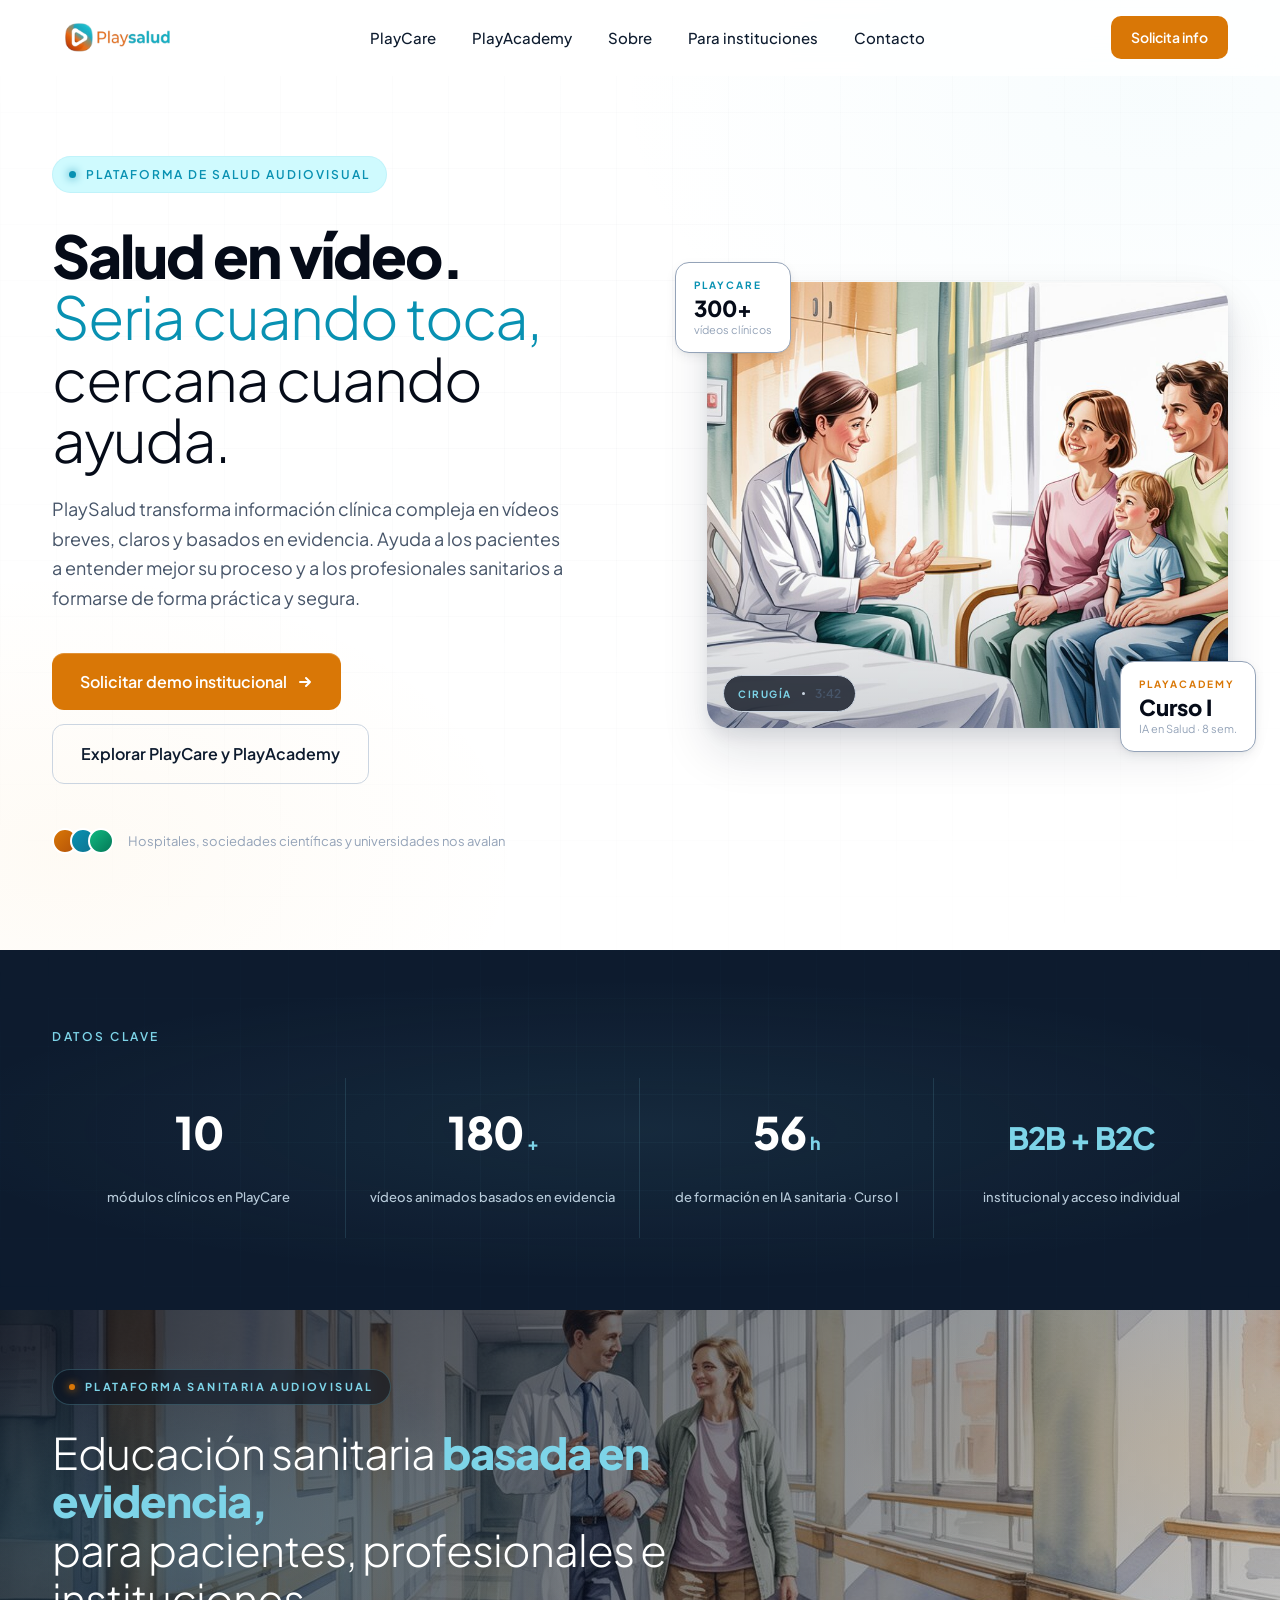
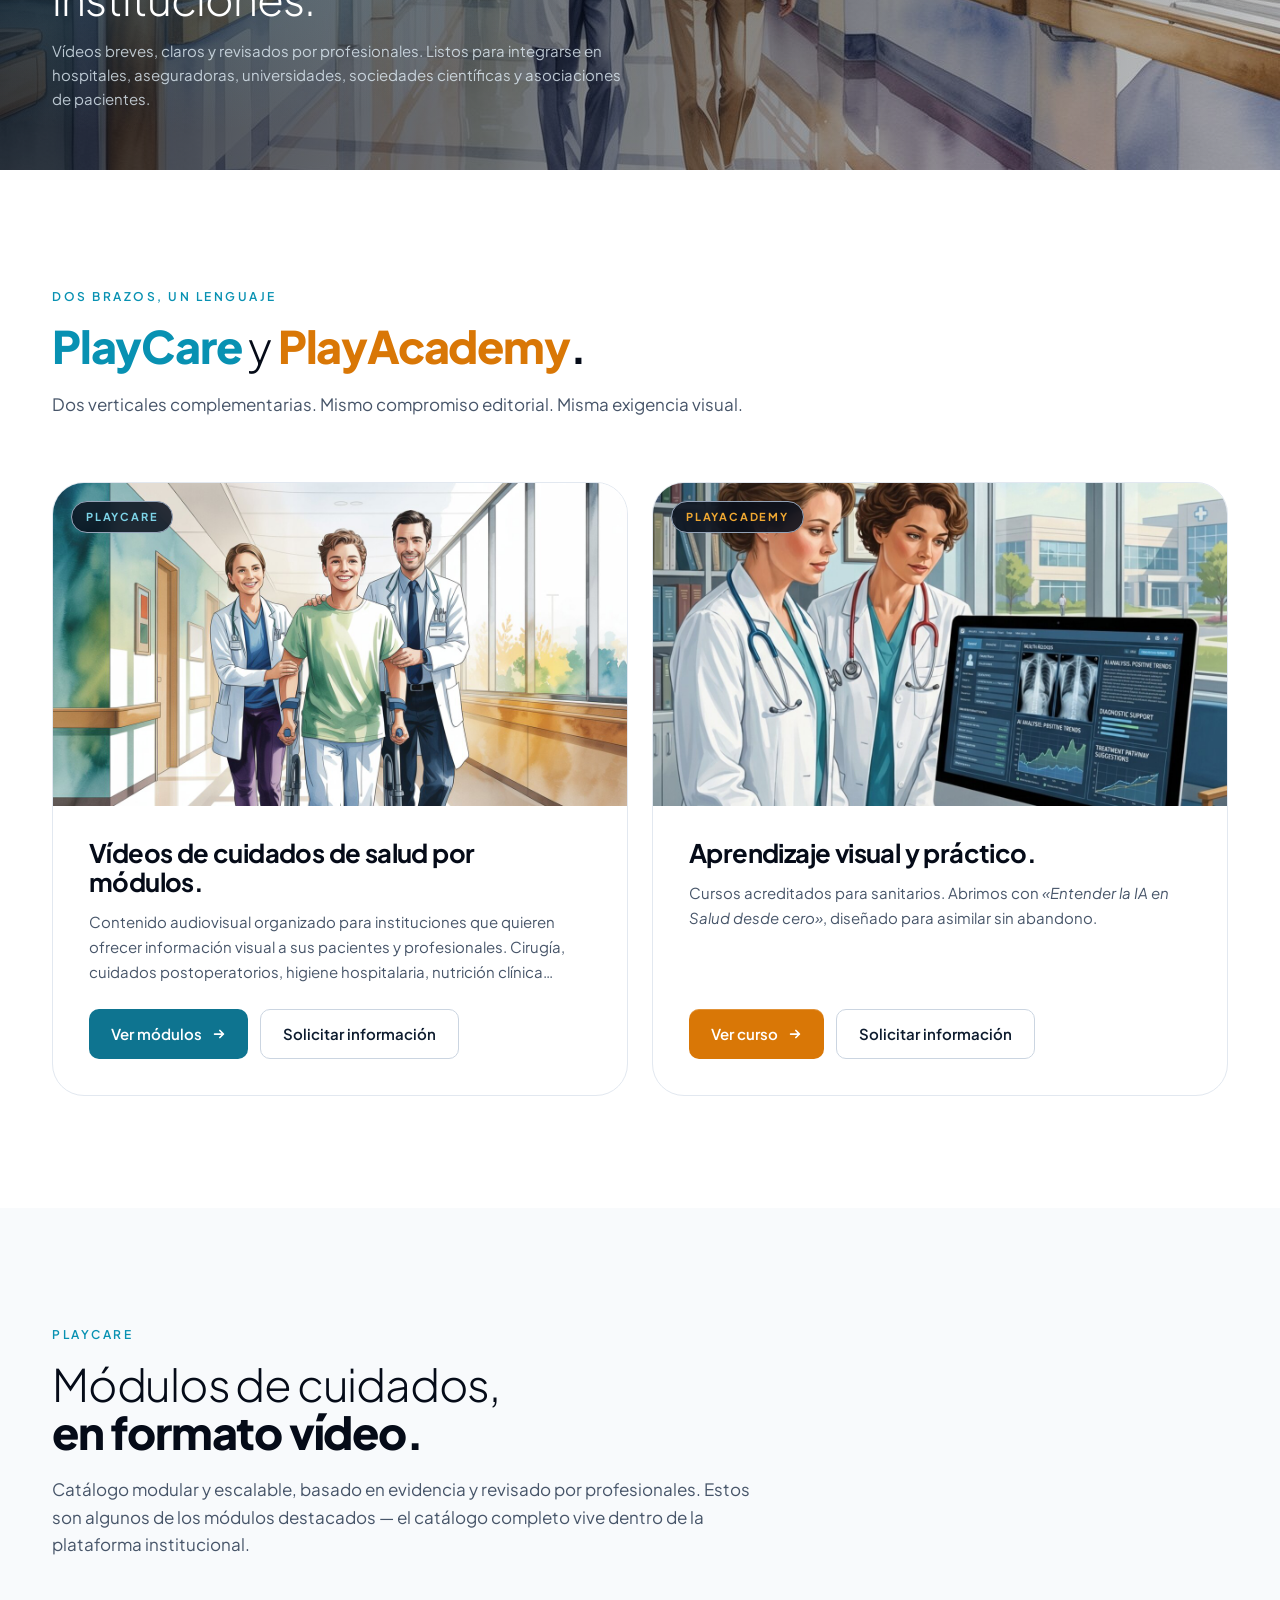
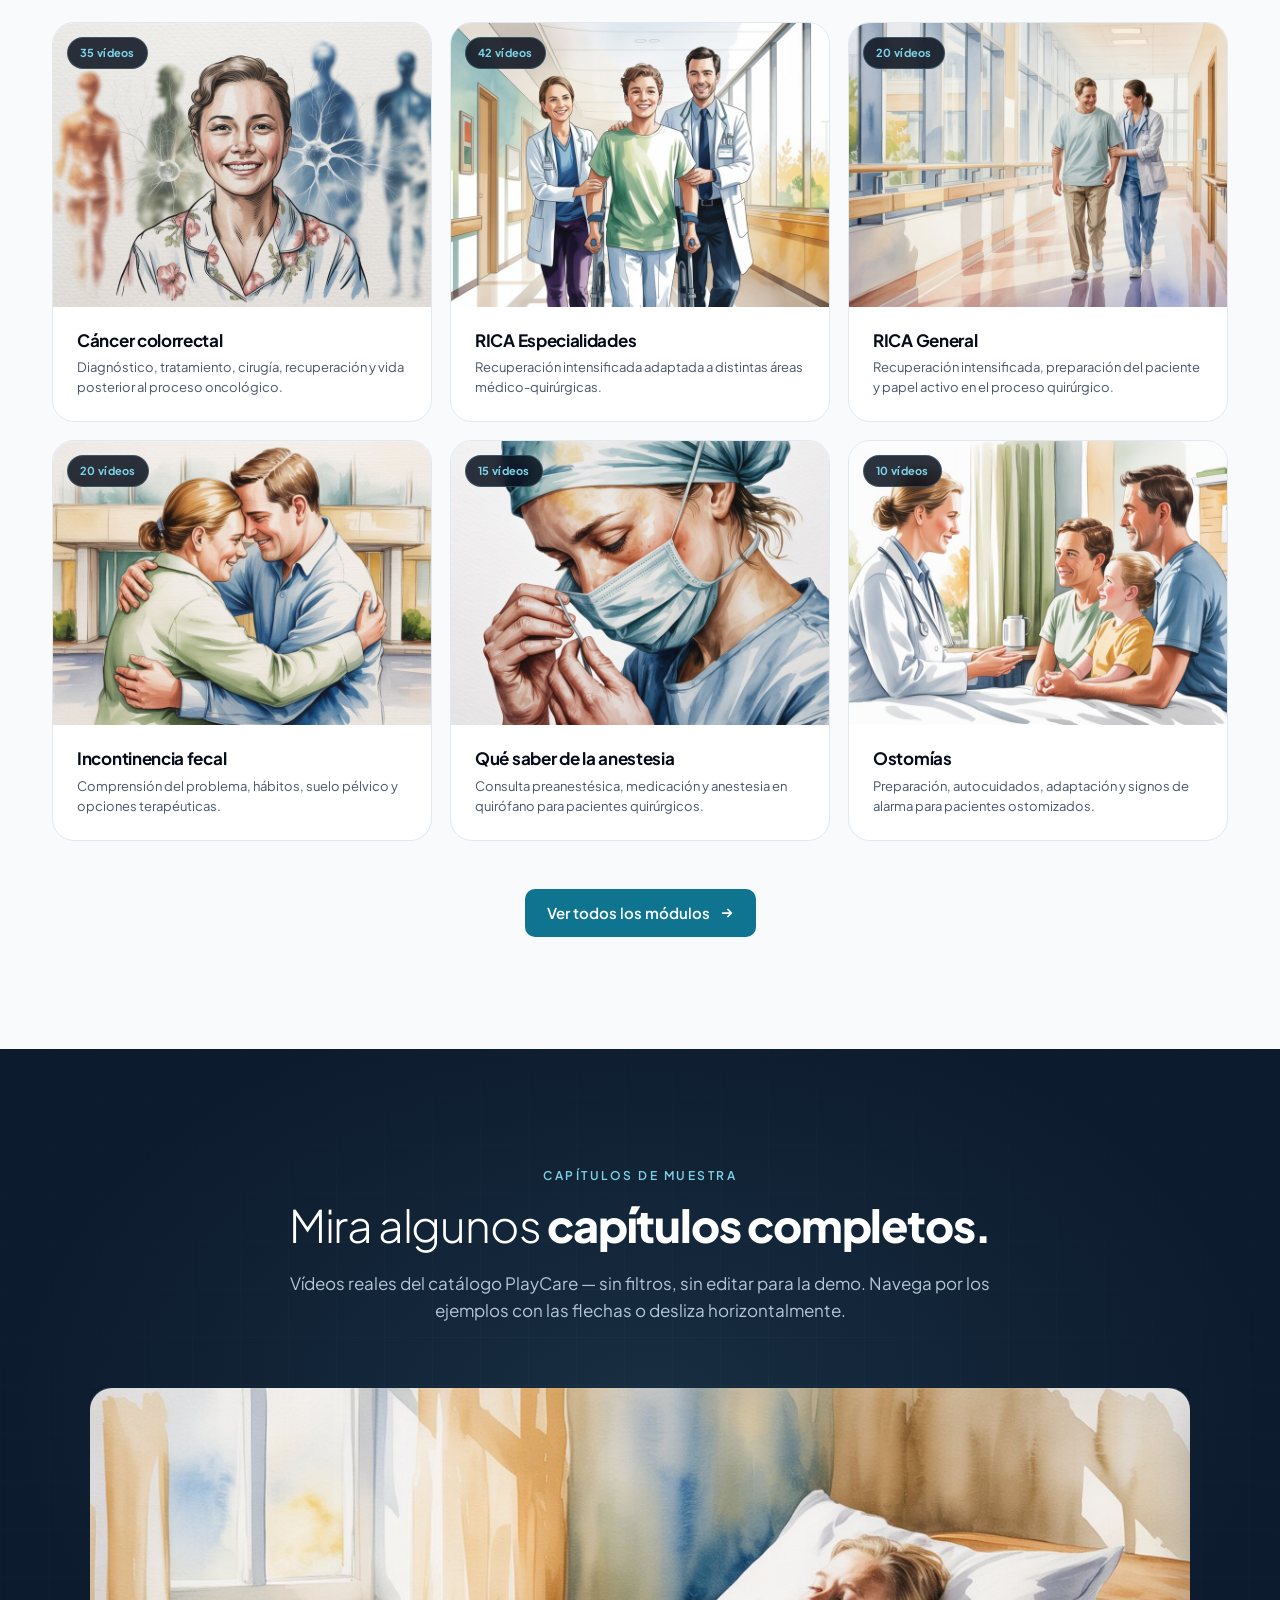
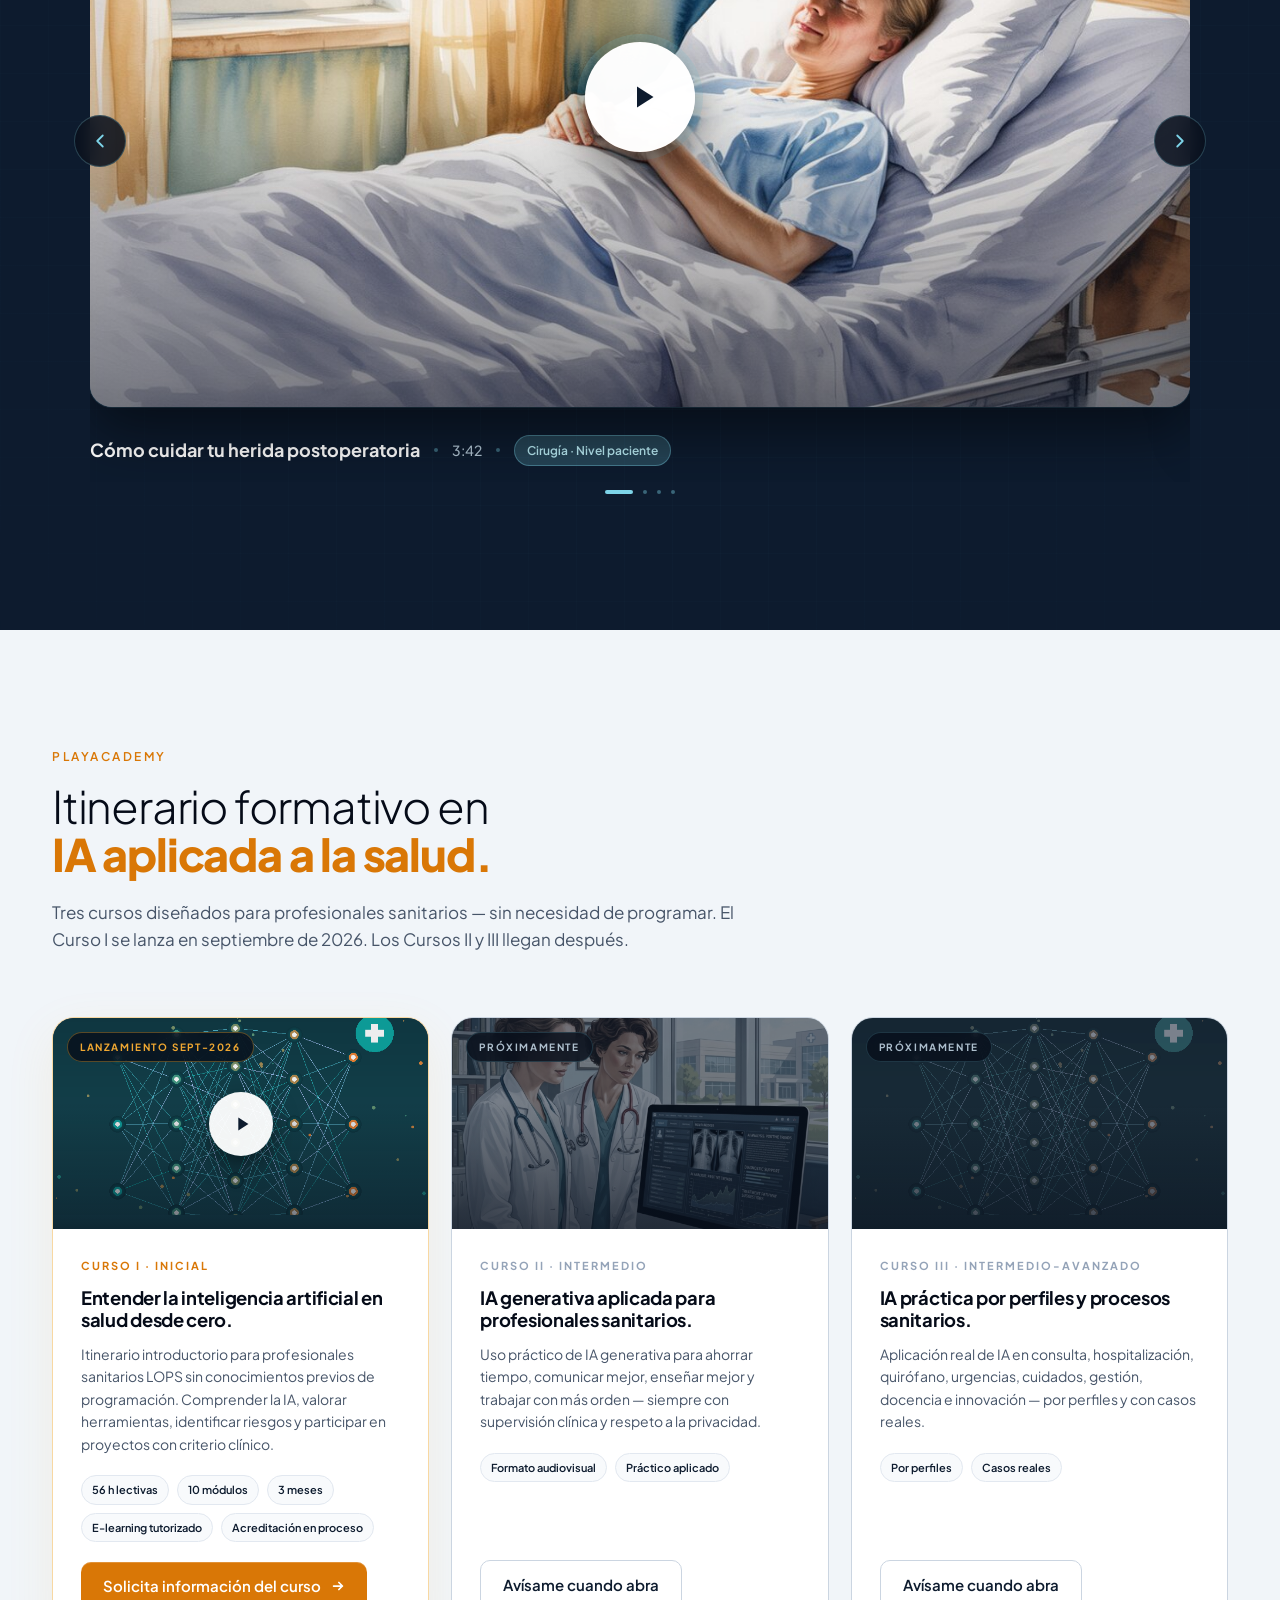
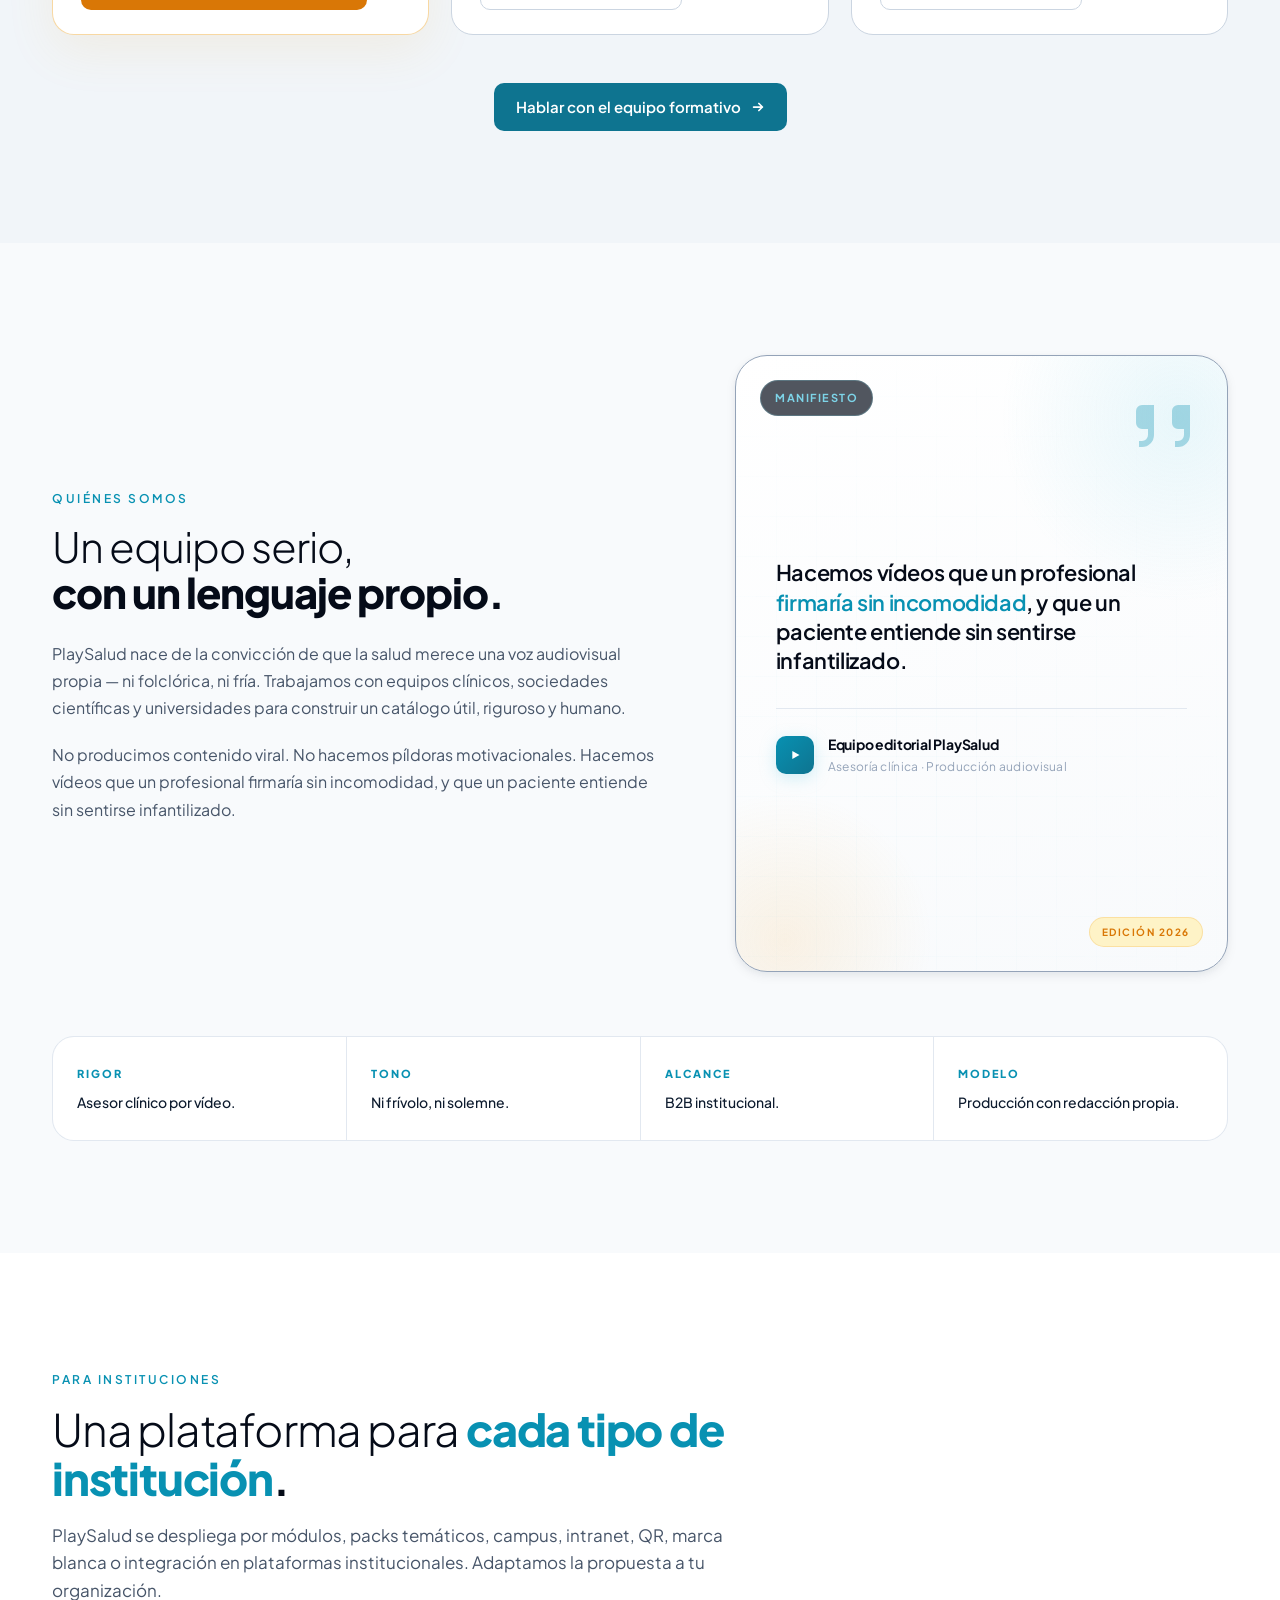
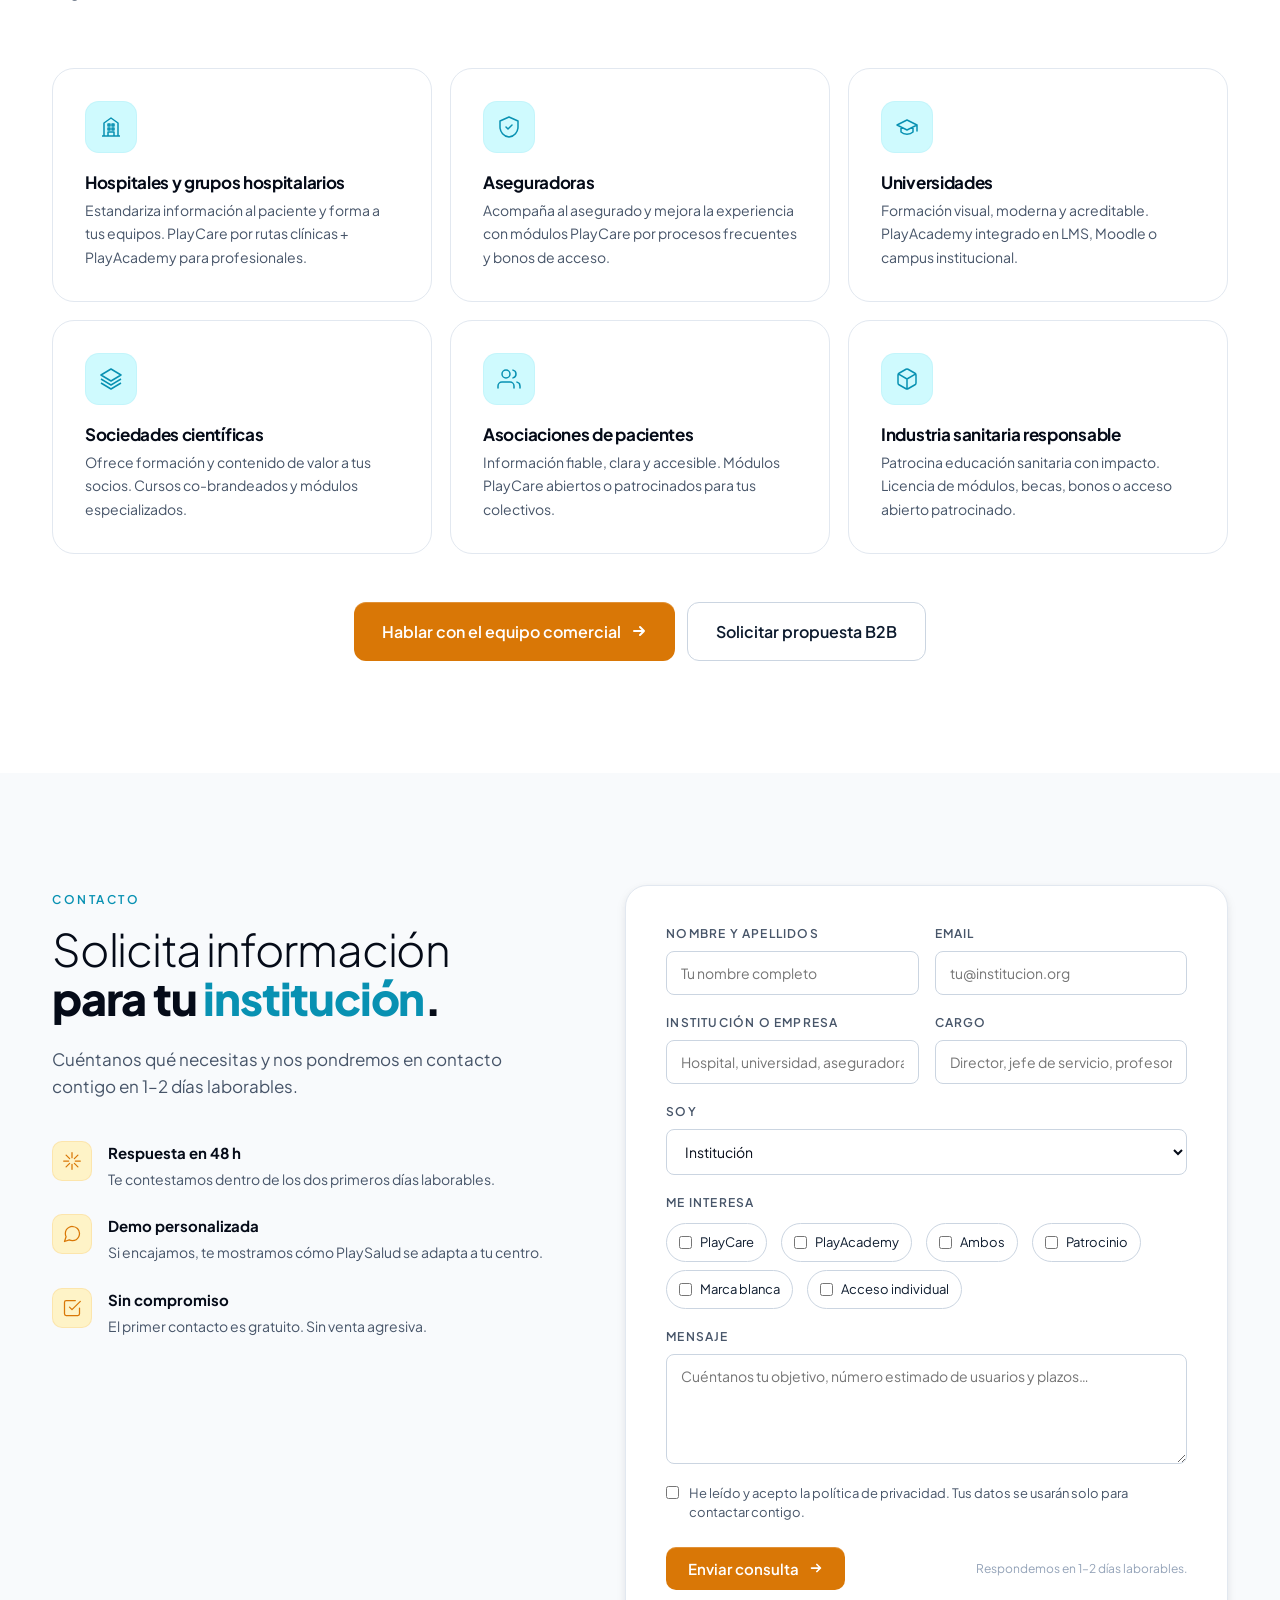
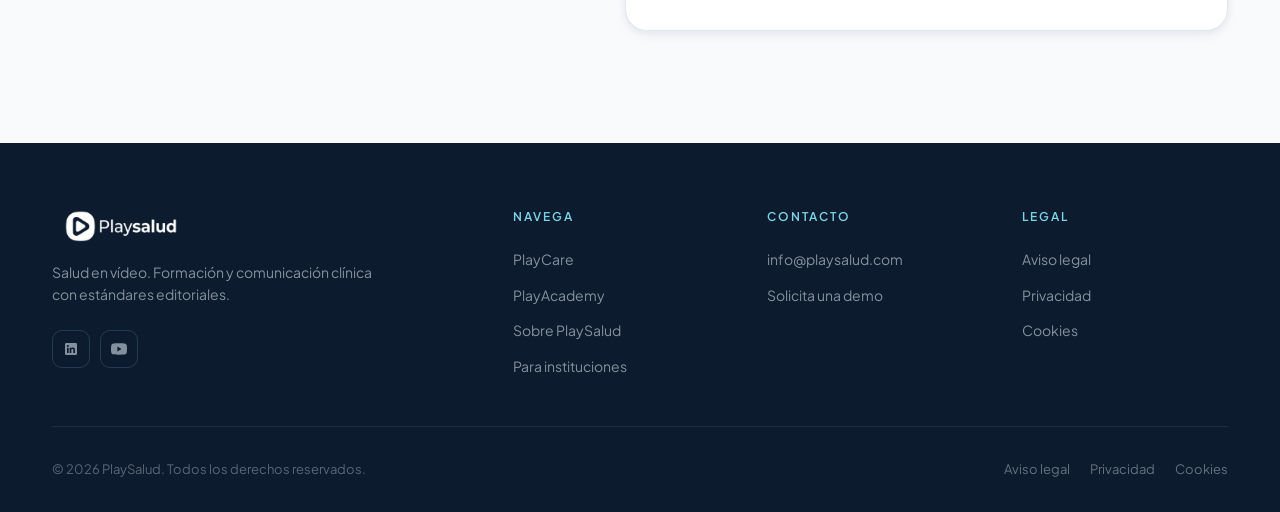
==== commit 85a00267: "feat(assets): integrate real PlayCare illustrations from client V4 drop El cliente subió 58 ilustrac" ====
--- a/index.html
+++ b/index.html
@@ -598,7 +598,7 @@
     height: clamp(280px, 38vw, 460px);
     background:
       linear-gradient(110deg, rgba(8,15,28,0.85) 0%, rgba(8,15,28,0.55) 45%, rgba(8,15,28,0.20) 100%),
-      url('assets/hero.png') center / cover no-repeat;
+      url('assets/banner-real.jpg') center / cover no-repeat;
     display: flex;
     align-items: center;
   }
@@ -1886,7 +1886,7 @@
       </div>
 
       <div class="hero-photo-wrap">
-        <img src="assets/hero.png" alt="Personal sanitario en consulta">
+        <img src="assets/hero-real.jpg" alt="Consulta sanitaria con familia">
         <div class="hero-photo-overlay"></div>
         <div class="hero-photo-meta">
           <span class="hero-photo-meta-tag">Cirugía</span>
@@ -1959,7 +1959,7 @@
       <article class="vert-card reveal">
         <div class="vert-photo">
           <span class="vert-photo-tag care">PlayCare</span>
-          <img src="assets/vert-care.png" alt="Vídeos de cuidados de salud por módulos">
+          <img src="assets/vert-care-real.jpg" alt="Vídeos de cuidados de salud por módulos">
         </div>
         <div class="vert-content">
           <h3 class="vert-title">Vídeos de cuidados de salud por módulos.</h3>
@@ -1977,7 +1977,7 @@
       <article class="vert-card reveal">
         <div class="vert-photo">
           <span class="vert-photo-tag academy">PlayAcademy</span>
-          <img src="assets/vert-academy.png" alt="Aprendizaje visual y práctico">
+          <img src="assets/vert-academy-real.jpg" alt="Aprendizaje visual y práctico">
         </div>
         <div class="vert-content">
           <h3 class="vert-title">Aprendizaje visual y práctico.</h3>
@@ -2007,7 +2007,7 @@
       <article class="modulo-card reveal">
         <div class="modulo-photo">
           <span class="modulo-badge">35 vídeos</span>
-          <img src="assets/mod-cirugia.png" alt="Cáncer colorrectal">
+          <img src="assets/mod-cancer-real.jpg" alt="Cáncer colorrectal">
         </div>
         <div class="modulo-body">
           <h3 class="modulo-title">Cáncer colorrectal</h3>
@@ -2018,7 +2018,7 @@
       <article class="modulo-card reveal">
         <div class="modulo-photo">
           <span class="modulo-badge">42 vídeos</span>
-          <img src="assets/mod-postop.png" alt="RICA Especialidades">
+          <img src="assets/mod-rica-esp-real.jpg" alt="RICA Especialidades">
         </div>
         <div class="modulo-body">
           <h3 class="modulo-title">RICA Especialidades</h3>
@@ -2029,7 +2029,7 @@
       <article class="modulo-card reveal">
         <div class="modulo-photo">
           <span class="modulo-badge">20 vídeos</span>
-          <img src="assets/mod-higiene.png" alt="RICA General">
+          <img src="assets/mod-rica-gen-real.jpg" alt="RICA General">
         </div>
         <div class="modulo-body">
           <h3 class="modulo-title">RICA General</h3>
@@ -2040,7 +2040,7 @@
       <article class="modulo-card reveal">
         <div class="modulo-photo">
           <span class="modulo-badge">20 vídeos</span>
-          <img src="assets/mod-nutricion.png" alt="Incontinencia fecal">
+          <img src="assets/mod-incontinencia-real.jpg" alt="Incontinencia fecal">
         </div>
         <div class="modulo-body">
           <h3 class="modulo-title">Incontinencia fecal</h3>
@@ -2051,7 +2051,7 @@
       <article class="modulo-card reveal">
         <div class="modulo-photo">
           <span class="modulo-badge">15 vídeos</span>
-          <img src="assets/mod-higiene.png" alt="Qué saber de la anestesia">
+          <img src="assets/mod-anestesia-real.jpg" alt="Qué saber de la anestesia">
         </div>
         <div class="modulo-body">
           <h3 class="modulo-title">Qué saber de la anestesia</h3>
@@ -2062,7 +2062,7 @@
       <article class="modulo-card reveal">
         <div class="modulo-photo">
           <span class="modulo-badge">10 vídeos</span>
-          <img src="assets/mod-postop.png" alt="Ostomías">
+          <img src="assets/mod-ostomias-real.jpg" alt="Ostomías">
         </div>
         <div class="modulo-body">
           <h3 class="modulo-title">Ostomías</h3>
@@ -2101,7 +2101,7 @@
         <div class="muestra-track" id="muestra-track">
           <div class="muestra-slide">
             <div class="muestra-player" role="button" tabindex="0" aria-label="Reproducir capítulo: Cómo cuidar tu herida postoperatoria">
-              <img src="assets/muestra-thumb.png" alt="Cómo cuidar tu herida postoperatoria">
+              <img src="assets/muestra-postop.jpg" alt="Cómo cuidar tu herida postoperatoria">
               <div class="muestra-play"><svg viewBox="0 0 24 24" fill="currentColor"><path d="M8 5v14l11-7z"/></svg></div>
             </div>
             <div class="muestra-meta-row">
@@ -2115,7 +2115,7 @@
 
           <div class="muestra-slide">
             <div class="muestra-player" role="button" tabindex="0" aria-label="Reproducir capítulo: Preparación para la consulta preanestésica">
-              <img src="assets/mod-higiene.png" alt="Preparación para la consulta preanestésica">
+              <img src="assets/muestra-anestesia.jpg" alt="Preparación para la consulta preanestésica">
               <div class="muestra-play"><svg viewBox="0 0 24 24" fill="currentColor"><path d="M8 5v14l11-7z"/></svg></div>
             </div>
             <div class="muestra-meta-row">
@@ -2129,7 +2129,7 @@
 
           <div class="muestra-slide">
             <div class="muestra-player" role="button" tabindex="0" aria-label="Reproducir capítulo: Vivir con una ostomía: primeros días en casa">
-              <img src="assets/mod-postop.png" alt="Vivir con una ostomía: primeros días en casa">
+              <img src="assets/muestra-ostomia.jpg" alt="Vivir con una ostomía: primeros días en casa">
               <div class="muestra-play"><svg viewBox="0 0 24 24" fill="currentColor"><path d="M8 5v14l11-7z"/></svg></div>
             </div>
             <div class="muestra-meta-row">
@@ -2143,7 +2143,7 @@
 
           <div class="muestra-slide">
             <div class="muestra-player" role="button" tabindex="0" aria-label="Reproducir capítulo: Entender el cáncer colorrectal">
-              <img src="assets/mod-cirugia.png" alt="Entender el cáncer colorrectal">
+              <img src="assets/muestra-cancer.jpg" alt="Entender el cáncer colorrectal">
               <div class="muestra-play"><svg viewBox="0 0 24 24" fill="currentColor"><path d="M8 5v14l11-7z"/></svg></div>
             </div>
             <div class="muestra-meta-row">
@@ -2208,7 +2208,7 @@
       <article class="curso-mini upcoming reveal">
         <div class="curso-mini-video">
           <span class="curso-mini-status upcoming">Próximamente</span>
-          <img src="assets/vert-academy.png" alt="Curso II — IA generativa aplicada">
+          <img src="assets/vert-academy-real.jpg" alt="Curso II — IA generativa aplicada">
         </div>
         <div class="curso-mini-body">
           <span class="curso-mini-tag">Curso II · Intermedio</span>
